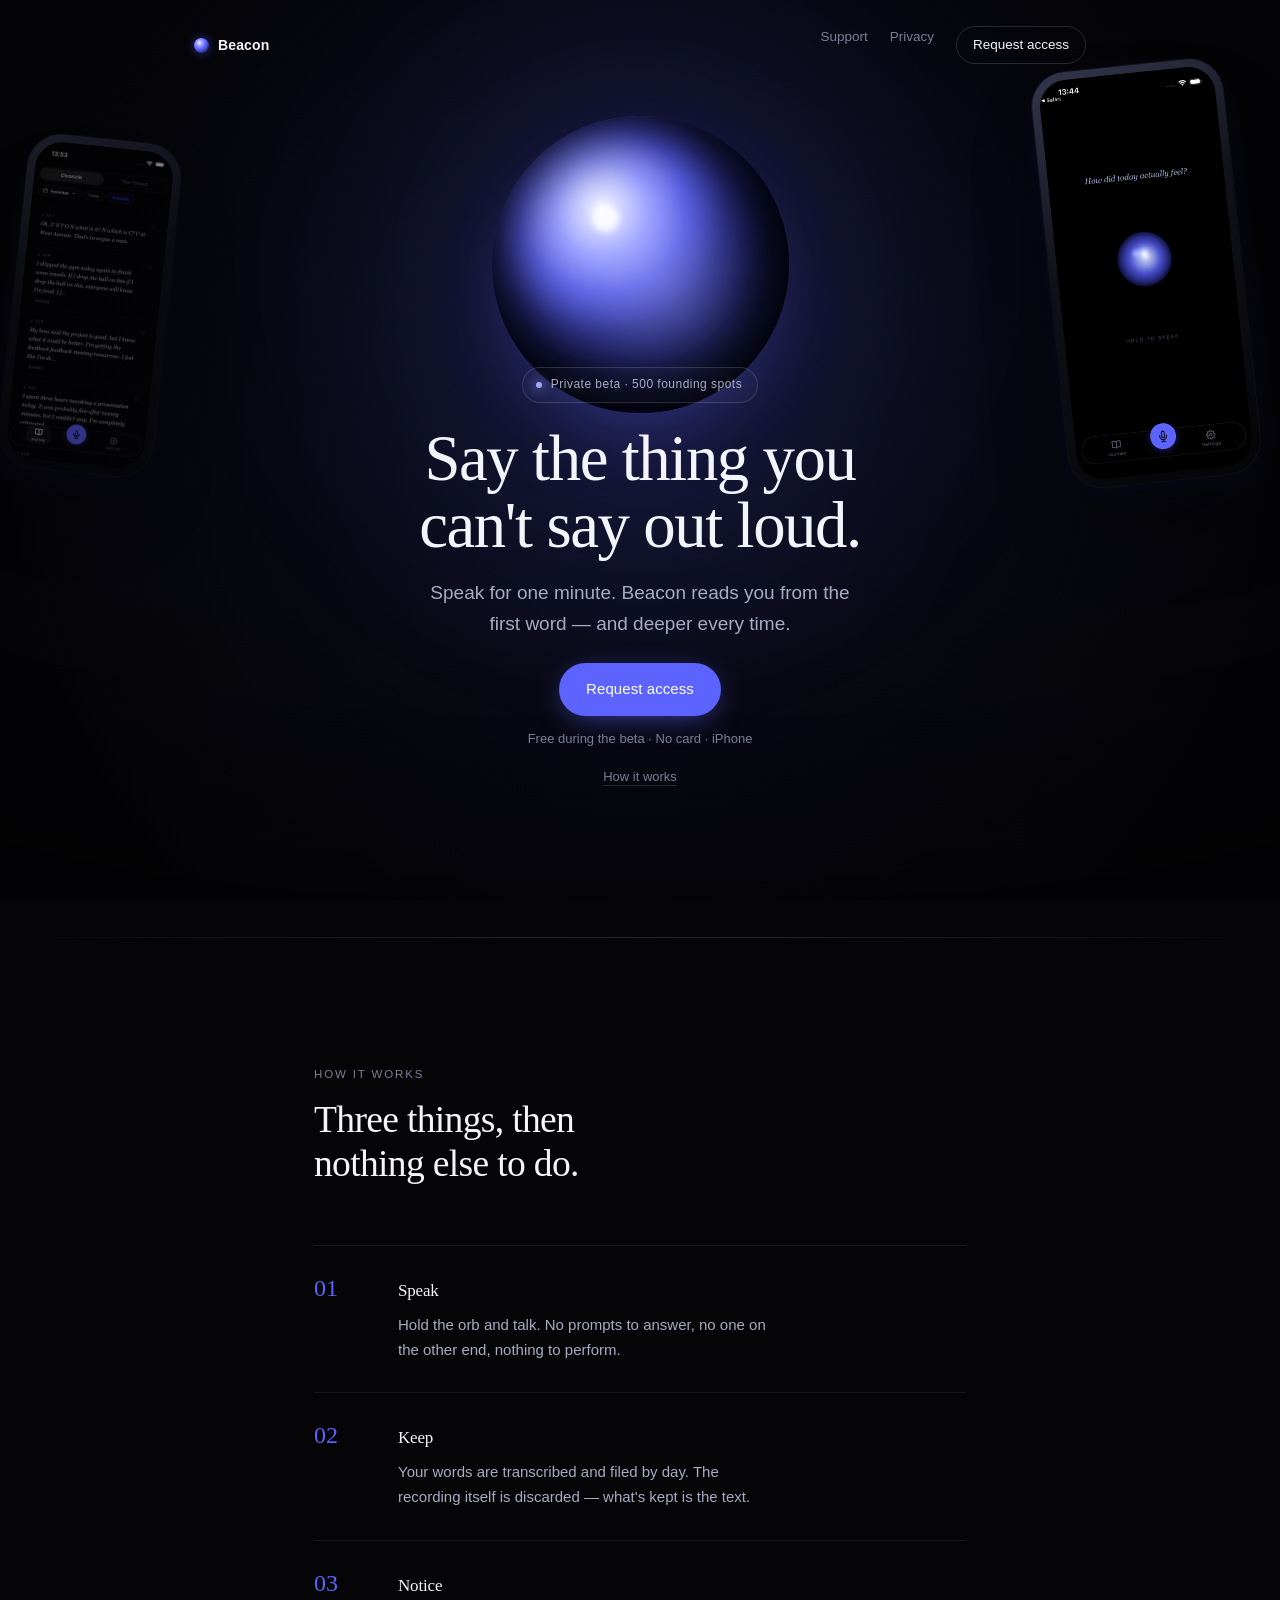
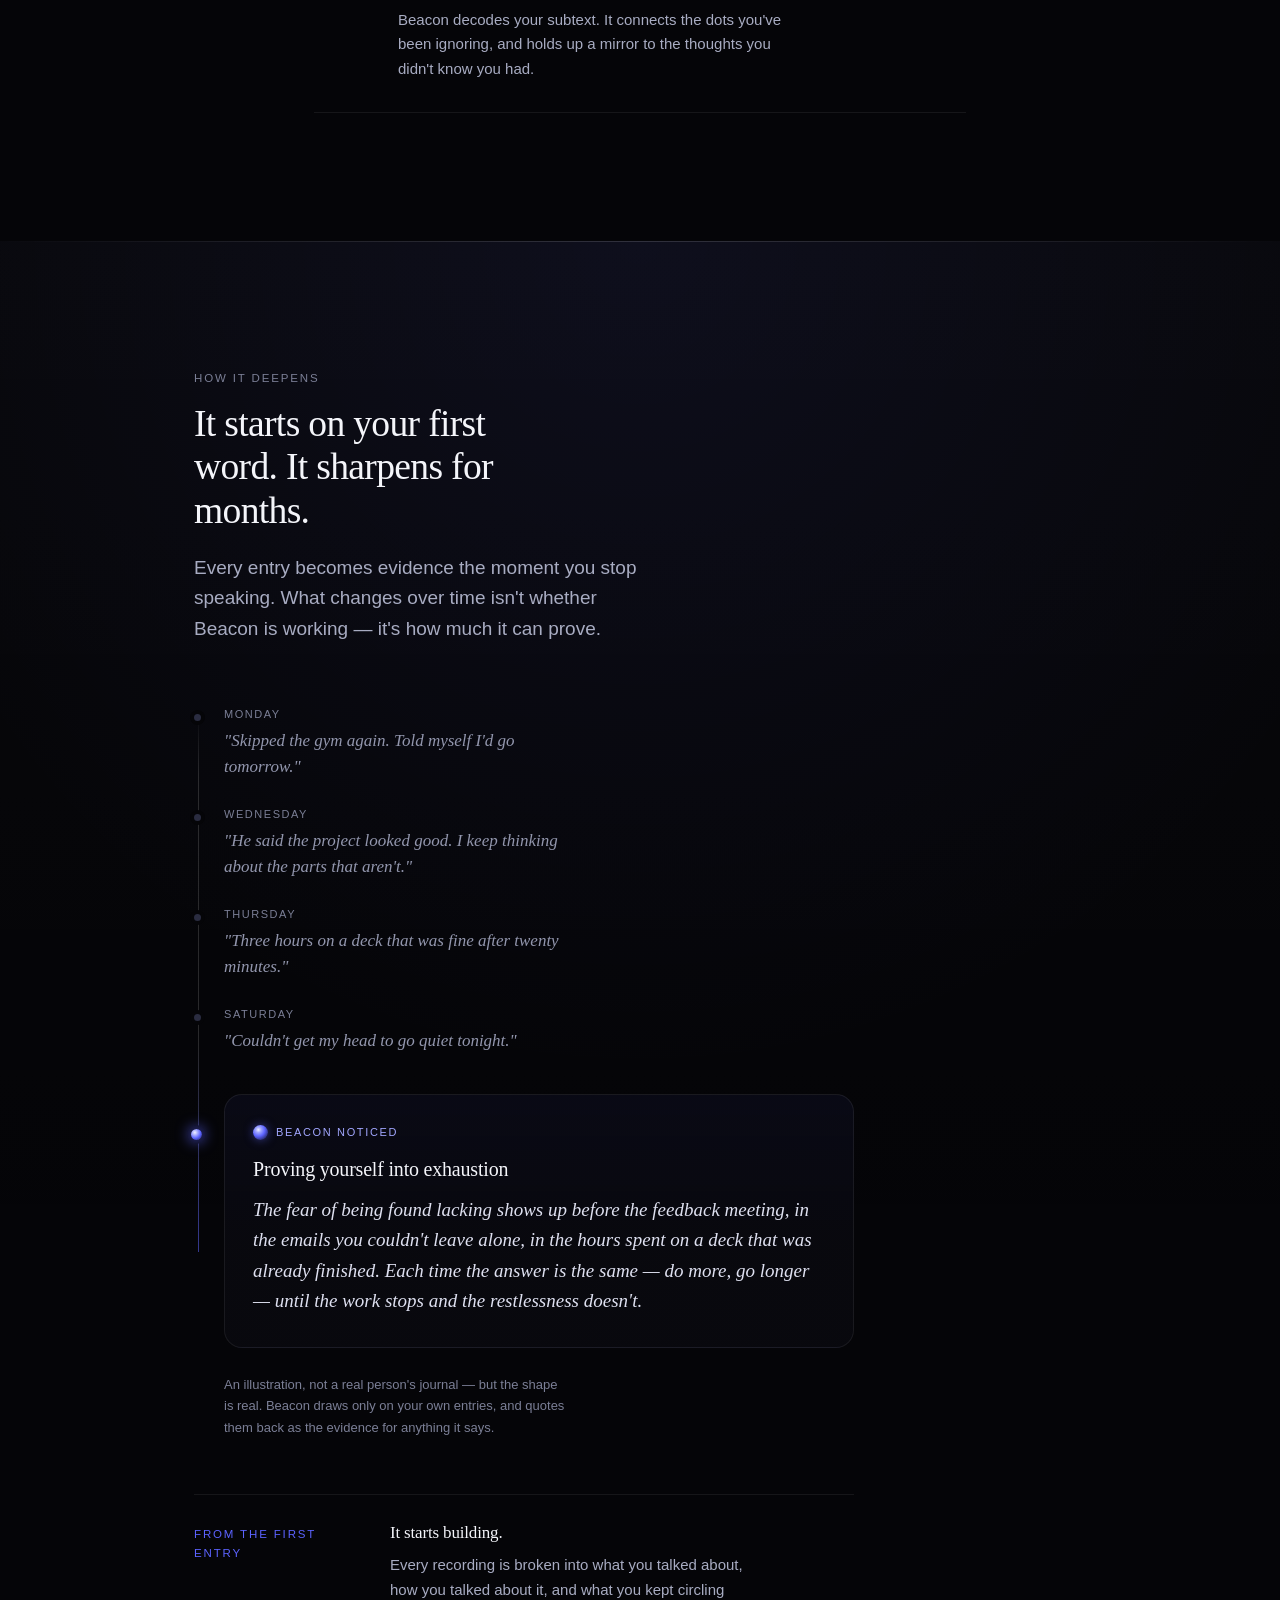
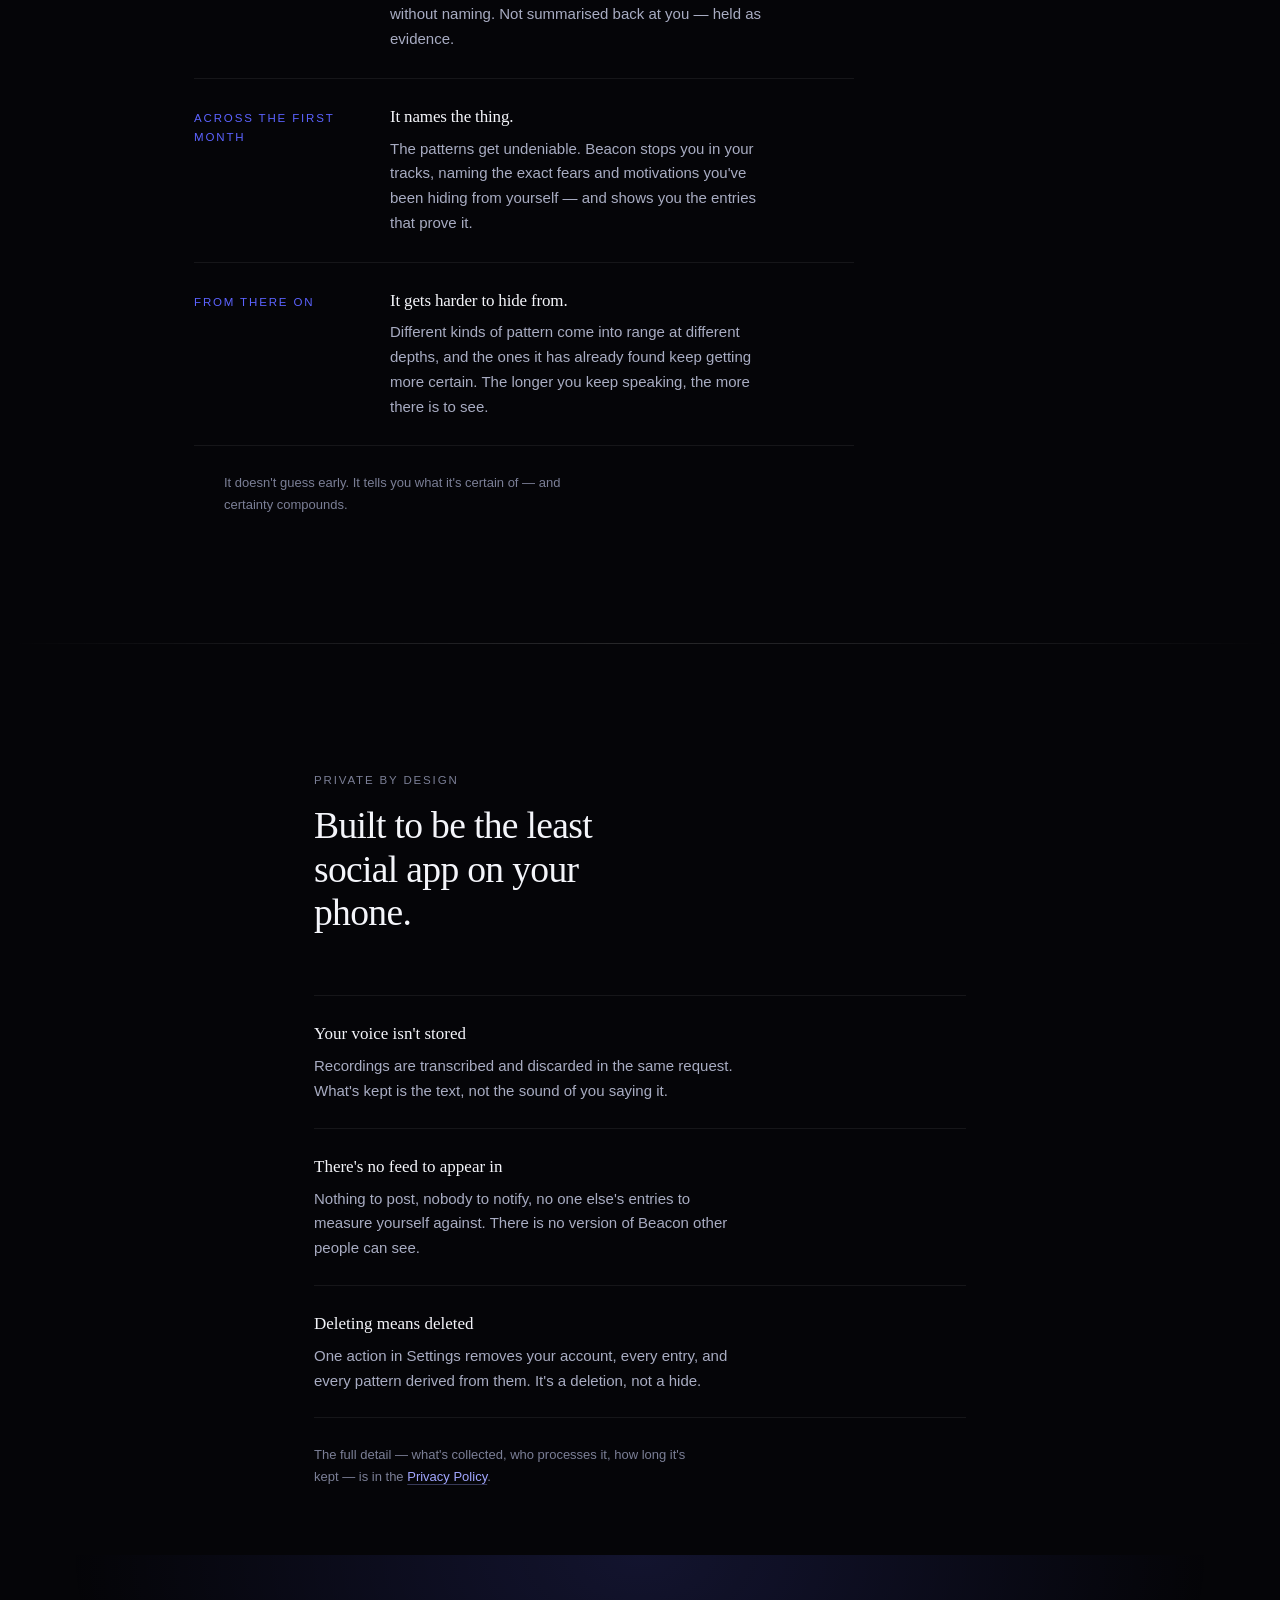
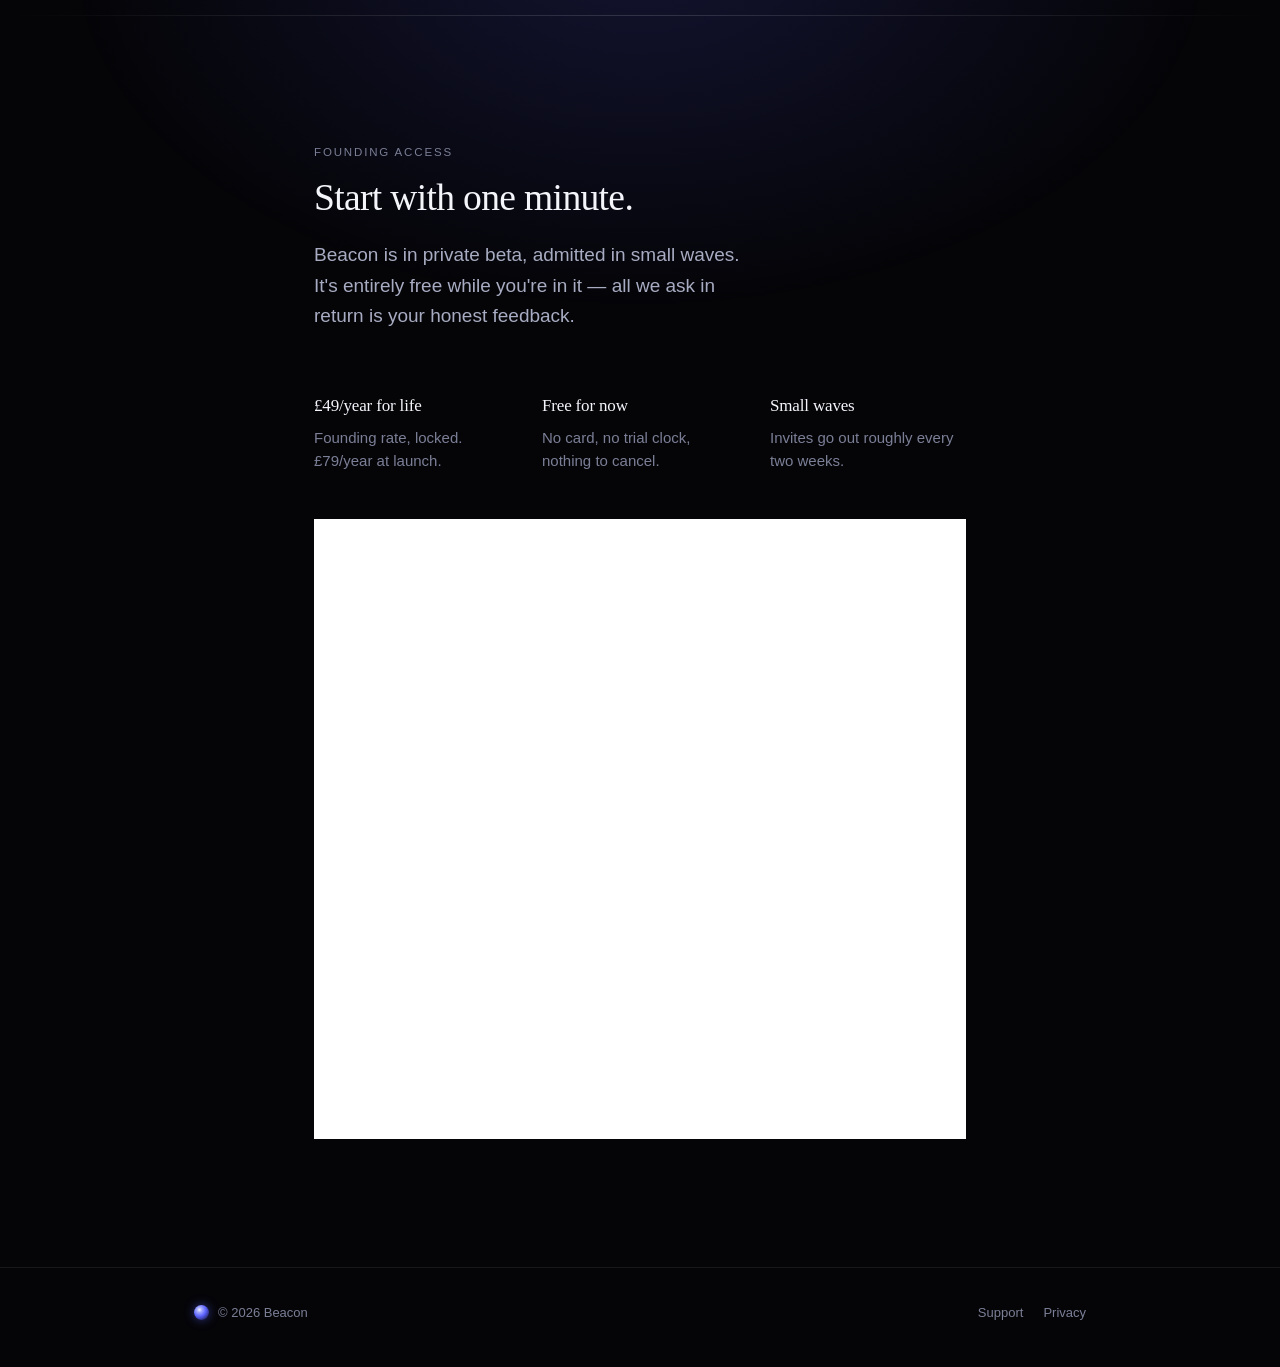
==== index.html @ 14887001 "Point canonical and share tags at the real production URL beacon-site.vercel.app belongs to an unrel" ====
<!doctype html>
<html lang="en">
<head>
<meta charset="utf-8" />
<meta name="viewport" content="width=device-width, initial-scale=1" />
<title>Beacon — A private voice journal</title>
<meta name="description" content="Beacon is a private voice journal. Speak for a minute a day; over weeks it notices the patterns running underneath what you said." />
<meta name="theme-color" content="#050508" />
<link rel="canonical" href="https://beacon-site-pi.vercel.app/" />

<meta property="og:type" content="website" />
<meta property="og:site_name" content="Beacon" />
<meta property="og:url" content="https://beacon-site-pi.vercel.app/" />
<meta property="og:title" content="Beacon — A private voice journal" />
<meta property="og:description" content="A private voice journal. Speak freely; notice what repeats. Private beta — 500 founding members." />
<meta property="og:image" content="https://beacon-site-pi.vercel.app/assets/og.png" />
<meta property="og:image:width" content="1200" />
<meta property="og:image:height" content="630" />
<meta property="og:image:alt" content="Beacon — Speak freely. Notice what repeats." />
<meta name="twitter:card" content="summary_large_image" />
<meta name="twitter:title" content="Beacon — A private voice journal" />
<meta name="twitter:description" content="Speak freely; notice what repeats. Private beta — 500 founding members." />
<meta name="twitter:image" content="https://beacon-site-pi.vercel.app/assets/og.png" />

<link rel="icon" href="/favicon.svg" type="image/svg+xml" />
<link rel="icon" href="/assets/icon-32.png" sizes="32x32" type="image/png" />
<link rel="apple-touch-icon" href="/assets/apple-touch-icon.png" />
<link rel="manifest" href="/site.webmanifest" />

<link rel="preconnect" href="https://tally.so" crossorigin />
<link rel="stylesheet" href="styles.css" />
<script>document.documentElement.className += " js";</script>
</head>
<body>
<a class="skip-link" href="#main">Skip to content</a>
<div class="bg" aria-hidden="true"></div>

<header class="site-header">
  <div class="wrap">
    <a class="brand" href="index.html">
      <span class="mark" aria-hidden="true"></span>
      Beacon
    </a>
    <nav class="site-nav" aria-label="Primary">
      <a href="support.html">Support</a>
      <a href="privacy.html">Privacy</a>
      <a class="nav-cta" href="#access">Request access</a>
    </nav>
  </div>
</header>

<main id="main">

  <!-- ============================ Hero ============================ -->
  <section class="hero">
    <div class="hero-stage" aria-hidden="true">
      <div class="hero-phone hero-phone-secondary">
        <div class="phone">
          <span class="phone-island"></span>
          <div class="phone-screen"><img src="assets/screen-journey.png" alt="" /></div>
        </div>
      </div>
      <div class="orb">
        <div class="orb-body">
          <span class="orb-drift-a"></span>
          <span class="orb-drift-b"></span>
        </div>
        <span class="orb-core"></span>
        <span class="orb-rim"></span>
      </div>
      <div class="hero-phone hero-phone-primary">
        <div class="phone">
          <span class="phone-island"></span>
          <div class="phone-screen"><img src="assets/screen-orb.png" alt="" /></div>
        </div>
      </div>
    </div>

    <div class="wrap hero-copy">
      <p class="badge"><span class="badge-dot" aria-hidden="true"></span>Private beta · 500 founding spots</p>
      <h1>Say the thing you can't say out loud.</h1>
      <p class="lede">
        Speak for one minute. Beacon reads you from
        the first word — and deeper every time.
      </p>
      <div class="hero-actions">
        <a class="btn btn-primary" href="#access">Request access</a>
      </div>
      <p class="hero-note">Free during the beta · No card · iPhone</p>
      <p class="hero-secondary"><a href="#how">How it works</a></p>
    </div>
  </section>

  <!-- ========================= How it works ======================= -->
  <section class="section section-rule" id="how" aria-labelledby="how-title">
    <div class="wrap">
      <div class="section-head" data-reveal>
        <p class="label">How it works</p>
        <h2 id="how-title">Three things, then nothing else to do.</h2>
      </div>

      <div class="steps" data-reveal>
        <div class="step">
          <span class="step-n" aria-hidden="true">01</span>
          <h3>Speak</h3>
          <p>Hold the orb and talk. No prompts to answer, no one on the other end, nothing to perform.</p>
        </div>
        <div class="step">
          <span class="step-n" aria-hidden="true">02</span>
          <h3>Keep</h3>
          <p>Your words are transcribed and filed by day. The recording itself is discarded — what's kept is the text.</p>
        </div>
        <div class="step">
          <span class="step-n" aria-hidden="true">03</span>
          <h3>Notice</h3>
          <p>Beacon decodes your subtext. It connects the dots you've been ignoring, and holds up a mirror to the thoughts you didn't know you had.</p>
        </div>
      </div>
    </div>
  </section>

  <!-- ===================== The accumulation ======================= -->
  <section class="section section-rule band" aria-labelledby="thread-title">
    <div class="edge-phone thread-phone" aria-hidden="true">
      <div class="phone">
        <span class="phone-island"></span>
        <div class="phone-screen"><img src="assets/screen-thread.png" alt="" loading="lazy" /></div>
      </div>
    </div>
    <div class="wrap wrap-wide">
      <div class="section-head" data-reveal>
        <p class="label">How it deepens</p>
        <h2 id="thread-title">It starts on your first word. It sharpens for months.</h2>
        <p class="lede">
          Every entry becomes evidence the moment you stop speaking. What changes over
          time isn't whether Beacon is working — it's how much it can prove.
        </p>
      </div>

      <div class="thread" data-reveal>
        <article class="fragment">
          <time datetime="2026-03-02">Monday</time>
          <p>"Skipped the gym again. Told myself I'd go tomorrow."</p>
        </article>
        <article class="fragment">
          <time datetime="2026-03-04">Wednesday</time>
          <p>"He said the project looked good. I keep thinking about the parts that aren't."</p>
        </article>
        <article class="fragment">
          <time datetime="2026-03-05">Thursday</time>
          <p>"Three hours on a deck that was fine after twenty minutes."</p>
        </article>
        <article class="fragment">
          <time datetime="2026-03-07">Saturday</time>
          <p>"Couldn't get my head to go quiet tonight."</p>
        </article>

        <div class="noticing">
          <p class="noticing-label">
            <span class="mark" aria-hidden="true"></span>
            Beacon noticed
          </p>
          <h3>Proving yourself into exhaustion</h3>
          <p class="noticing-text">
            The fear of being found lacking shows up before the feedback meeting, in the
            emails you couldn't leave alone, in the hours spent on a deck that was already
            finished. Each time the answer is the same — do more, go longer — until the
            work stops and the restlessness doesn't.
          </p>
        </div>
      </div>

      <p class="thread-caption">
        An illustration, not a real person's journal — but the shape is real.
        Beacon draws only on your own entries, and quotes them back as the
        evidence for anything it says.
      </p>

      <ol class="ladder" data-reveal>
        <li>
          <p class="ladder-when">From the first entry</p>
          <div>
            <h3>It starts building.</h3>
            <p>
              Every recording is broken into what you talked about, how you talked about
              it, and what you kept circling without naming. Not summarised back at you —
              held as evidence.
            </p>
          </div>
        </li>
        <li>
          <p class="ladder-when">Across the first month</p>
          <div>
            <h3>It names the thing.</h3>
            <p>
              The patterns get undeniable. Beacon stops you in your tracks, naming the
              exact fears and motivations you've been hiding from yourself — and shows
              you the entries that prove it.
            </p>
          </div>
        </li>
        <li>
          <p class="ladder-when">From there on</p>
          <div>
            <h3>It gets harder to hide from.</h3>
            <p>
              Different kinds of pattern come into range at different depths, and the ones
              it has already found keep getting more certain. The longer you keep speaking,
              the more there is to see.
            </p>
          </div>
        </li>
      </ol>
      <p class="thread-caption">
        It doesn't guess early. It tells you what it's certain of — and certainty
        compounds.
      </p>
    </div>
  </section>

  <!-- ========================== Privacy =========================== -->
  <section class="section section-rule" aria-labelledby="privacy-title">
    <div class="edge-phone settings-phone" aria-hidden="true">
      <div class="phone">
        <span class="phone-island"></span>
        <div class="phone-screen"><img src="assets/screen-settings.png" alt="" loading="lazy" /></div>
      </div>
    </div>
    <div class="wrap">
      <div class="section-head" data-reveal>
        <p class="label">Private by design</p>
        <h2 id="privacy-title">Built to be the least social app on your phone.</h2>
      </div>

      <ul class="facts" data-reveal>
        <li>
          <strong>Your voice isn't stored</strong>
          <p>Recordings are transcribed and discarded in the same request. What's kept is the text, not the sound of you saying it.</p>
        </li>
        <li>
          <strong>There's no feed to appear in</strong>
          <p>Nothing to post, nobody to notify, no one else's entries to measure yourself against. There is no version of Beacon other people can see.</p>
        </li>
        <li>
          <strong>Deleting means deleted</strong>
          <p>One action in Settings removes your account, every entry, and every pattern derived from them. It's a deletion, not a hide.</p>
        </li>
      </ul>

      <p class="thread-caption" style="padding-left:0">
        The full detail — what's collected, who processes it, how long it's kept — is in
        the <a class="link" href="privacy.html">Privacy Policy</a>.
      </p>
    </div>
  </section>

  <!-- ====================== Access / waitlist ===================== -->
  <section class="section section-rule access" id="access" aria-labelledby="access-title">
    <div class="wrap">
      <div class="section-head" data-reveal>
        <p class="label">Founding access</p>
        <h2 id="access-title">Start with one minute.</h2>
        <p class="lede">
          Beacon is in private beta, admitted in small waves. It's entirely free while
          you're in it — all we ask in return is your honest feedback.
        </p>
      </div>

      <ul class="terms" data-reveal>
        <li><strong>£49/year for life</strong><span>Founding rate, locked. £79/year at launch.</span></li>
        <li><strong>Free for now</strong><span>No card, no trial clock, nothing to cancel.</span></li>
        <li><strong>Small waves</strong><span>Invites go out roughly every two weeks.</span></li>
      </ul>

      <div class="form-frame" data-reveal>
        <!-- `src` is set here, not left to embed.js to swap in from a
             data- attribute. The embed script is loaded `async`, so it
             routinely arrives after its own DOMContentLoaded hook has
             fired and never initialises the frame — which left this,
             the only place on the site that asks for anything, as a
             620px blank rectangle. The script is still loaded below,
             but now it only *upgrades* a form that already works: it
             adds dynamic height so the frame tracks the form's real
             size instead of holding a fixed 620px. -->
        <iframe
          id="tally-embed"
          src="https://tally.so/embed/68ljVB?alignLeft=1&amp;hideTitle=1&amp;dynamicHeight=1"
          data-tally-src="https://tally.so/embed/68ljVB?alignLeft=1&amp;hideTitle=1&amp;dynamicHeight=1"
          width="100%"
          height="620"
          frameborder="0"
          marginheight="0"
          marginwidth="0"
          title="Request founding access to Beacon"></iframe>

        <!-- Shown only if the embed genuinely fails to arrive: a content
             blocker, a locked-down network, an outage at Tally. Beacon's
             audience is disproportionately the sort of person who runs a
             blocker, so this path is not an edge case for this site. -->
        <p class="form-fallback" id="form-fallback" hidden>
          The form didn’t load — a content blocker or network may be in the way.
          <a class="link" href="https://tally.so/r/68ljVB?utm_source=site&amp;utm_medium=fallback" target="_blank" rel="noopener">Open it in a new tab instead.</a>
        </p>

        <noscript>
          <p class="form-fallback">
            <a class="btn btn-primary" href="https://tally.so/r/68ljVB?utm_source=site&amp;utm_medium=noscript">Request access</a>
          </p>
        </noscript>
      </div>

      <script>
        // Carry campaign attribution into the form.
        //
        // The form declares utm_source / utm_medium / utm_campaign as
        // hidden fields, but Tally populates those from the *iframe's*
        // query string, not the parent page's -- so a visitor arriving
        // on /?utm_source=tiktok was submitting three empty fields and
        // every signup looked like direct traffic.
        //
        // Runs here, immediately after the frame is parsed, so the src is
        // rewritten while its first request is typically still in flight.
        // The markup keeps a working src of its own, so attribution is an
        // enhancement and never a prerequisite for the form loading.
        (function () {
          // Allowlisted: query strings are attacker-supplied, and only
          // these three correspond to fields the form actually declares.
          var FIELDS = ['utm_source', 'utm_medium', 'utm_campaign'];
          var KEY = 'beacon_attr';
          var attr = {};

          try {
            var params = new URLSearchParams(window.location.search);
            FIELDS.forEach(function (k) {
              var v = params.get(k);
              if (v) { attr[k] = v.slice(0, 120); }
            });

            // Someone who detours to Privacy and comes back via the nav
            // CTA returns without the query string. Remember it for the
            // session so that visit is still attributed to the campaign.
            if (Object.keys(attr).length) {
              sessionStorage.setItem(KEY, JSON.stringify(attr));
            } else {
              attr = JSON.parse(sessionStorage.getItem(KEY) || '{}');
            }
          } catch (e) {
            // Private mode, blocked storage, an exotic URL -- attribution
            // is never worth breaking the form over.
          }

          var keys = Object.keys(attr).filter(function (k) {
            return FIELDS.indexOf(k) !== -1 && typeof attr[k] === 'string';
          });
          if (!keys.length) return;

          var apply = function (el, prop) {
            if (!el) return;
            try {
              var u = new URL(el[prop], window.location.href);
              keys.forEach(function (k) { u.searchParams.set(k, attr[k]); });
              el[prop] = u.toString();
            } catch (e) {}
          };

          var frame = document.getElementById('tally-embed');
          if (frame) {
            apply(frame, 'src');
            // Kept in step so Tally's own initialiser, if it ever runs,
            // does not reinstate an unattributed URL.
            frame.setAttribute('data-tally-src', frame.src);
          }

          // The escape hatches should carry the campaign too.
          document.querySelectorAll('.form-fallback a[href*="tally.so"]')
            .forEach(function (a) { apply(a, 'href'); });
        })();
      </script>
    </div>
  </section>

</main>

<footer class="site-footer">
  <div class="wrap">
    <span class="footer-brand">
      <span class="mark" aria-hidden="true"></span>
      © 2026 Beacon
    </span>
    <nav aria-label="Footer">
      <a href="support.html">Support</a>
      <a href="privacy.html">Privacy</a>
    </nav>
  </div>
</footer>

<script>
  // Scroll reveal. Enhancement only — without JS the `js` class is
  // never set and everything renders visible by default.
  (function () {
    var items = document.querySelectorAll('[data-reveal]');
    if (!('IntersectionObserver' in window) || !items.length) return;
    var io = new IntersectionObserver(function (entries) {
      entries.forEach(function (e) {
        // `top < 0` catches anything scrolled clean past without ever
        // intersecting — an anchor jump or a fast flick would otherwise
        // leave that section stuck at opacity 0 for good.
        if (!e.isIntersecting && e.boundingClientRect.top >= 0) return;
        e.target.classList.add('is-visible');
        io.unobserve(e.target);
      });
    }, { rootMargin: '0px 0px -12% 0px', threshold: 0.05 });
    items.forEach(function (el) { io.observe(el); });
  })();
</script>
<script>
  // Two jobs, both about the frame above being the only thing on the
  // site that asks for anything.
  //
  //  1. Recovery. The `src` is set in the markup, so the form loads on
  //     its own. Only if that has *not* happened by window load is
  //     Tally's own initialiser called as a second attempt -- guarded,
  //     because calling it re-assigns `src` and would otherwise reload
  //     a form that was already sitting there working.
  //  2. Honesty. If nothing has rendered after a few seconds, offer a
  //     way through instead of leaving the reader looking at a blank
  //     space. If the embed then turns up late, the notice withdraws.
  (function () {
    var frame = document.getElementById('tally-embed');
    var fallback = document.getElementById('form-fallback');
    if (!frame) return;

    var loaded = false;
    frame.addEventListener('load', function () {
      loaded = true;
      frame.hidden = false;
      if (fallback) fallback.hidden = true;
    });

    window.addEventListener('load', function () {
      if (loaded) return;
      if (window.Tally && typeof window.Tally.loadEmbeds === 'function') {
        window.Tally.loadEmbeds();
      }
    });

    setTimeout(function () {
      if (loaded || !fallback) return;
      frame.hidden = true;
      fallback.hidden = false;
    }, 6000);
  })();
</script>
<script async src="https://tally.so/widgets/embed.js"></script>
</body>
</html>
---- styles.css ----
/* ==================================================================
   Beacon — marketing site
   ------------------------------------------------------------------
   Design language is inherited directly from the app's "Obsidian
   Sanctuary" theme, not reinvented: true near-black ground, a single
   indigo/blue-violet accent, refined serif for anything a person is
   meant to *feel*, plain sans for structure and UI. One theme only —
   the app has no light mode, so neither does this.

   Type stack note: the display serif prefers Iowan Old Style and
   Hoefler Text, which ship on Apple platforms — i.e. on the exact
   devices someone researching an iOS app is most likely holding. That
   buys a genuinely editorial serif for zero network requests, which
   matters more than usual on a site whose entire pitch is privacy.
   ================================================================== */

:root {
  --void: #050508;
  --raise: #0b0b12;
  --hairline: rgba(255, 255, 255, 0.07);
  --hairline-strong: rgba(255, 255, 255, 0.14);

  --bone: #f4f5fa;
  --mist: #a8acc2;
  --quiet: #7b7f96;

  --ember: #5c63ff;
  --glow: #a2a7ff;
  --core: #eef0ff;

  --display: "Iowan Old Style", "Hoefler Text", "Palatino Linotype", Palatino, Georgia, serif;
  --sans: -apple-system, BlinkMacSystemFont, "SF Pro Text", "Segoe UI", Inter, Roboto, Helvetica, Arial, sans-serif;
  --mono: ui-monospace, SFMono-Regular, "SF Mono", Menlo, monospace;

  /* Text stays on a tight measure no matter how wide the viewport gets —
     the page grows around the words, the words don't stretch. */
  --measure: 660px;
  --measure-wide: 940px;
  --gutter: 24px;
}

*,
*::before,
*::after {
  box-sizing: border-box;
}

html {
  color-scheme: dark;
  -webkit-text-size-adjust: 100%;
  /* Both CTAs are in-page anchors. Travelling to the form, rather than
     cutting to it, is what keeps a jump from feeling like a new page. */
  scroll-behavior: smooth;
}

@media (prefers-reduced-motion: reduce) {
  html { scroll-behavior: auto; }
}

body {
  margin: 0;
  background: var(--void);
  color: var(--bone);
  font-family: var(--sans);
  font-size: 16px;
  line-height: 1.65;
  -webkit-font-smoothing: antialiased;
  text-rendering: optimizeLegibility;
  overflow-x: hidden;
}

a {
  color: inherit;
}

:focus-visible {
  outline: 2px solid var(--glow);
  outline-offset: 3px;
  border-radius: 4px;
}

.skip-link {
  position: absolute;
  left: -9999px;
  top: 0;
  background: var(--raise);
  color: var(--bone);
  padding: 12px 18px;
  border-radius: 0 0 10px 0;
  z-index: 100;
}

.skip-link:focus {
  left: 0;
}

/* ------------------------------------------------------------------
   Scroll reveal — progressive enhancement only. The `js` class is set
   by an inline script before paint, so with JS disabled or broken the
   content is simply visible rather than permanently hidden.
   ------------------------------------------------------------------ */

.js [data-reveal] {
  opacity: 0;
  transform: translateY(16px);
  transition: opacity 900ms cubic-bezier(0.22, 1, 0.36, 1),
    transform 900ms cubic-bezier(0.22, 1, 0.36, 1);
}

.js [data-reveal].is-visible {
  opacity: 1;
  transform: none;
}

@media (prefers-reduced-motion: reduce) {
  .js [data-reveal] {
    opacity: 1;
    transform: none;
    transition: none;
  }
  *,
  *::before,
  *::after {
    animation-duration: 0.001ms !important;
    animation-iteration-count: 1 !important;
    transition-duration: 0.001ms !important;
  }
}

/* ------------------------------------------------------------------
   Shell
   ------------------------------------------------------------------ */

.wrap {
  width: 100%;
  max-width: var(--measure);
  margin: 0 auto;
  padding: 0 var(--gutter);
}

/* For composition-led blocks (the timeline) that should breathe wider
   than body copy. The text inside still carries its own max-width, so
   line length never follows the container. */
.wrap-wide {
  max-width: var(--measure-wide);
}

/* ------------------------------------------------------------------
   Page atmosphere — fixed, full-viewport, sits behind everything. This
   is what stops a narrow text column from reading as a card floating
   on a black page: the light belongs to the whole window, and the
   column is simply where the words happen to sit inside it.
   ------------------------------------------------------------------ */

.bg {
  position: fixed;
  inset: 0;
  z-index: 0;
  pointer-events: none;
  overflow: hidden;
}

.bg::before {
  /* the wash the hero orb throws across the entire top of the window */
  content: "";
  position: absolute;
  top: -34vh;
  left: 50%;
  width: min(1500px, 145vw);
  aspect-ratio: 1;
  transform: translateX(-50%);
  background: radial-gradient(
    circle,
    rgba(92, 99, 255, 0.12) 0%,
    rgba(70, 76, 200, 0.05) 34%,
    transparent 62%
  );
}

.bg::after {
  /* edge vignette — pulls the corners down so the composition reads as
     a lit space rather than a flat black rectangle */
  content: "";
  position: absolute;
  inset: 0;
  background: radial-gradient(ellipse 120% 80% at 50% 35%, transparent 40%, rgba(0, 0, 0, 0.55) 100%);
}

.site-header {
  position: relative;
  z-index: 3;
  padding: 26px 0;
}

/* Header and footer run wider than the text measure. Chrome pinned to
   the outer edges is a large part of what makes a page feel like a
   window rather than a document. */
.site-header .wrap,
.site-footer .wrap {
  max-width: var(--measure-wide);
}

.site-header .wrap {
  display: flex;
  align-items: center;
  justify-content: space-between;
  gap: 16px;
}

.brand {
  display: inline-flex;
  align-items: center;
  gap: 9px;
  text-decoration: none;
  font-size: 14px;
  font-weight: 590;
  letter-spacing: 0.01em;
  color: var(--bone);
}

/* The small mark repeats the big orb's logic in miniature: light
   concentrated off-centre, dark at the rim. Never a flat dot. */
.mark {
  width: 15px;
  height: 15px;
  border-radius: 50%;
  flex: none;
  background: radial-gradient(circle at 36% 32%, var(--core) 0%, #9ea4ff 20%, var(--ember) 46%, #16173f 88%);
  box-shadow: 0 0 10px rgba(92, 99, 255, 0.5);
}

.site-nav {
  display: flex;
  gap: 22px;
  font-size: 13.5px;
}

.site-nav a {
  color: var(--quiet);
  text-decoration: none;
  transition: color 160ms ease;
}

.site-nav a:hover,
.site-nav a:focus-visible {
  color: var(--bone);
}

main {
  position: relative;
  z-index: 1;
}

/* ------------------------------------------------------------------
   Typography
   ------------------------------------------------------------------ */

h1,
h2,
h3 {
  font-family: var(--display);
  font-weight: 400;
  color: var(--bone);
  margin: 0;
}

h1 {
  font-size: clamp(2.6rem, 7.2vw, 4.15rem);
  line-height: 1.04;
  letter-spacing: -0.022em;
}

h2 {
  font-size: clamp(1.75rem, 4.4vw, 2.35rem);
  line-height: 1.16;
  letter-spacing: -0.018em;
}

h3 {
  font-size: 1.0625rem;
  line-height: 1.4;
  letter-spacing: -0.01em;
}

p {
  margin: 0;
  color: var(--mist);
}

.label {
  font-family: var(--sans);
  font-size: 0.72rem;
  font-weight: 500;
  text-transform: uppercase;
  letter-spacing: 0.16em;
  color: var(--quiet);
  margin: 0;
}

.lede {
  font-size: clamp(1.0625rem, 2.4vw, 1.1875rem);
  line-height: 1.62;
  color: var(--mist);
  max-width: 43ch;
}

/* ------------------------------------------------------------------
   Hero — one composition, not a stack. The orb is the first thing that
   happens on the page; the headline sits inside the light it throws.
   ------------------------------------------------------------------ */

.hero {
  position: relative;
  padding: clamp(20px, 4vw, 48px) 0 clamp(88px, 13vw, 150px);
  text-align: center;
  isolation: isolate;
}

/* Full-bleed by design: the stage is never constrained by the text
   measure, so the orb and the light it throws run to the edges of the
   window instead of stopping at a column boundary. */
.hero-stage {
  position: relative;
  width: 100%;
  display: flex;
  justify-content: center;
  margin-bottom: clamp(-46px, -5vw, -24px);
}

/* The orb ---------------------------------------------------------- */

.orb {
  position: relative;
  width: clamp(240px, 34vw, 440px);
  aspect-ratio: 1;
  animation: orb-drift 19s ease-in-out infinite;
}

/* Ambient bloom the sphere casts into the page. Dim and wide on
   purpose — a halo ring would read as a button, this reads as light
   leaving glass. */
.orb::after {
  content: "";
  position: absolute;
  /* Wide enough to run past the window edges on phones and to fill the
     upper third of a desktop composition — the glow is scenery, not a
     halo pinned to the sphere. */
  inset: -110%;
  border-radius: 50%;
  background: radial-gradient(
    circle,
    rgba(92, 99, 255, 0.26) 0%,
    rgba(82, 88, 230, 0.12) 26%,
    rgba(64, 70, 195, 0.05) 44%,
    transparent 66%
  );
  filter: blur(40px);
  z-index: -1;
  animation: orb-bloom 13s ease-in-out infinite;
}

/* Sphere body: light concentrated off-centre, falling to near-black at
   the rim — the same conical-gradient logic the app's Skia orb uses.
   `overflow: hidden` is what keeps the internal drift layers *inside*
   the glass, exactly like the app clipping its blooms to the sphere. */
.orb-body {
  position: absolute;
  inset: 0;
  border-radius: 50%;
  overflow: hidden;
  background: radial-gradient(
    circle at 37% 31%,
    var(--core) 0%,
    #c3c7ff 6%,
    #7d84ff 17%,
    #4950e0 30%,
    #2a2d80 45%,
    #171a4d 60%,
    #0c0e28 76%,
    #06070f 92%
  );
  box-shadow:
    inset 0 0 50px 14px rgba(3, 3, 10, 0.8),
    inset -18px -22px 70px 10px rgba(2, 2, 8, 0.85),
    0 30px 80px -34px rgba(92, 99, 255, 0.45);
  animation: orb-breathe 11s ease-in-out infinite;
}

/* Two internal light masses drifting at incommensurate speeds. Because
   the periods don't divide evenly the combined motion never visibly
   repeats — the same reason the app sums sine waves at odd frequencies
   instead of looping an animation. This is the "cut-through", kept
   entirely within the glass. */
.orb-drift-a,
.orb-drift-b {
  position: absolute;
  border-radius: 50%;
  filter: blur(22px);
  mix-blend-mode: screen;
  pointer-events: none;
}

.orb-drift-a {
  inset: 6% 12% 22% 4%;
  background: radial-gradient(circle at 40% 40%, rgba(190, 196, 255, 0.55) 0%, rgba(92, 99, 255, 0.16) 46%, transparent 70%);
  animation: drift-a 17s ease-in-out infinite;
}

.orb-drift-b {
  inset: 26% 6% 6% 20%;
  background: radial-gradient(circle at 55% 50%, rgba(120, 128, 255, 0.4) 0%, rgba(60, 66, 190, 0.12) 50%, transparent 72%);
  animation: drift-b 23s ease-in-out infinite;
}

/* A hard, tiny filament at the light source. Real light has a source;
   without this the sphere reads as fog. */
.orb-core {
  position: absolute;
  top: 30%;
  left: 34%;
  width: 9%;
  aspect-ratio: 1;
  border-radius: 50%;
  background: #fff;
  filter: blur(3px);
  opacity: 0.85;
  animation: orb-breathe 11s ease-in-out infinite;
}

/* Glass rim — a barely-there highlight along the top edge that sells
   "sphere" rather than "circle". */
.orb-rim {
  position: absolute;
  inset: 0;
  border-radius: 50%;
  background: linear-gradient(160deg, rgba(255, 255, 255, 0.16) 0%, transparent 34%);
  mask: radial-gradient(circle, transparent 0%, transparent 88%, #000 89%);
  -webkit-mask: radial-gradient(circle, transparent 0%, transparent 88%, #000 89%);
}

@keyframes orb-breathe {
  0%, 100% { transform: scale(1); }
  50%      { transform: scale(1.028); }
}

@keyframes orb-drift {
  0%, 100% { transform: translateY(0); }
  50%      { transform: translateY(-12px); }
}

@keyframes orb-bloom {
  0%, 100% { opacity: 0.85; transform: scale(1); }
  50%      { opacity: 1;    transform: scale(1.06); }
}

@keyframes drift-a {
  0%, 100% { transform: translate3d(0, 0, 0) scale(1); }
  33%      { transform: translate3d(9%, 7%, 0) scale(1.1); }
  66%      { transform: translate3d(-6%, 4%, 0) scale(0.95); }
}

@keyframes drift-b {
  0%, 100% { transform: translate3d(0, 0, 0) scale(1); }
  40%      { transform: translate3d(-8%, -6%, 0) scale(1.12); }
  75%      { transform: translate3d(5%, -3%, 0) scale(0.94); }
}

/* Device mockups — real product screenshots, not staged. Kept out of
   the layout at every width where they'd have to compete with the
   text column for room; they're supporting proof for a sighted reader
   on a spacious screen, never load-bearing for understanding the
   page, so hiding them below their breakpoint costs nothing. */

.phone {
  position: relative;
  width: 100%;
  aspect-ratio: 402 / 874;
  border-radius: 34px;
  padding: 8px;
  background: linear-gradient(155deg, #34364c 0%, #101018 42%, #050508 100%);
  box-shadow:
    0 50px 90px -34px rgba(0, 0, 0, 0.75),
    0 10px 40px -20px rgba(92, 99, 255, 0.25),
    0 0 0 1px rgba(255, 255, 255, 0.05);
}

.phone-screen {
  position: absolute;
  inset: 8px;
  border-radius: 27px;
  overflow: hidden;
  background: var(--void);
}

.phone-screen img {
  display: block;
  width: 100%;
  height: 100%;
  object-fit: cover;
  object-position: top center;
}

.phone-island {
  position: absolute;
  top: 8px;
  left: 50%;
  transform: translateX(-50%);
  width: 32%;
  height: 7px;
  border-radius: 999px;
  background: #000;
  z-index: 2;
}

/* Hero pair — hidden entirely below 640px so the mobile hero stays
   exactly the single-orb composition it was already tuned as; the
   second, further one only earns its keep once there's real width. */
.hero-phone {
  position: absolute;
  top: 50%;
  width: clamp(150px, 15vw, 200px);
  pointer-events: none;
  display: none;
}

.hero-phone-primary {
  right: clamp(-6px, 3vw, 54px);
  transform: translateY(-48%) rotate(-6deg);
  z-index: 2;
}

.hero-phone-secondary {
  left: clamp(-10px, 1vw, 24px);
  width: clamp(120px, 12vw, 165px);
  transform: translateY(-38%) rotate(6deg);
  z-index: 0;
  opacity: 0.5;
}

@media (min-width: 640px) {
  .hero-phone-primary {
    display: block;
  }
}

@media (min-width: 1040px) {
  .hero-phone-secondary {
    display: block;
  }
}

/* Section-edge mockups — large desktop only, anchored well outside the
   text measure so a mockup never sits under a line of copy. */
.edge-phone {
  position: absolute;
  top: 50%;
  width: clamp(140px, 10vw, 190px);
  display: none;
  pointer-events: none;
  z-index: 1;
}

.thread-phone {
  right: clamp(16px, 3vw, 64px);
  transform: translateY(-50%) rotate(4deg);
}

.settings-phone {
  left: clamp(16px, 3vw, 64px);
  transform: translateY(-50%) rotate(-4deg);
}

@media (min-width: 1440px) {
  .edge-phone {
    display: block;
  }
}

/* Hero copy -------------------------------------------------------- */

.hero-copy {
  position: relative;
  z-index: 2;
}

.hero h1 {
  margin: 0 auto;
  max-width: 17ch;
  /* No hard <br>: a manual break is only ever correct at one width, and
     this headline is read at every width there is. `balance` evens the
     lines so it never sets short-then-long, which is the rag that makes
     a display line look accidental. */
  text-wrap: balance;
}

.hero .lede {
  margin: 26px auto 0;
  text-wrap: pretty;
}

.hero-actions {
  margin-top: 38px;
  display: flex;
  gap: 12px;
  justify-content: center;
  flex-wrap: wrap;
}

.hero-note {
  margin-top: 18px;
  font-size: 0.8125rem;
  color: var(--quiet);
}

/* "How it works" was a second button sitting next to the ask, splitting
   the one decision the first screen exists to produce. Demoted to a
   quiet link: still there for the sceptical, no longer competing. */
.hero-secondary {
  margin-top: 16px;
  font-size: 0.8125rem;
}

.hero-secondary a {
  color: var(--quiet);
  text-decoration: underline;
  text-decoration-color: rgba(255, 255, 255, 0.14);
  text-underline-offset: 4px;
  transition: color 160ms ease, text-decoration-color 160ms ease;
}

.hero-secondary a:hover,
.hero-secondary a:focus-visible {
  color: var(--mist);
  text-decoration-color: var(--quiet);
}

/* ------------------------------------------------------------------
   The mobile fold — where the traffic actually lands
   ------------------------------------------------------------------
   This page is fed by a link in a TikTok bio, so the overwhelming
   majority of first views are an in-app browser on a phone: roughly
   390x660 of usable viewport once that browser's own chrome is taken
   out, and about three seconds of attention.

   Measured there before this block existed: the orb occupied 36% of
   the first screen, the headline ran to three lines, the supporting
   sentence was cut off mid-clause, and the button was 108px below the
   fold. The first screen was atmosphere with the ask underneath it.

   The desktop treatment further down is gated behind `min-width:
   640px` and never applied here, which is exactly backwards for who is
   arriving. Everything below buys vertical room back, in the order it
   is least missed: the sphere gives up diameter first (it is still the
   first thing seen, it just no longer owns a third of the screen),
   then the gaps tighten, then the headline steps down a size so it
   sets in two lines instead of three.

   `min(vw, vh)` rather than fixed sizes so a short landscape phone and
   a tall iPhone Pro Max both resolve sensibly instead of stepping at a
   breakpoint.
   ------------------------------------------------------------------ */

@media (max-width: 639px) {
  .hero {
    padding-top: clamp(8px, 2vw, 16px);
  }

  .orb {
    width: clamp(140px, min(50vw, 29vh), 260px);
  }

  .hero h1 {
    font-size: clamp(1.9rem, min(8.4vw, 5.4vh), 2.6rem);
    max-width: 18ch;
  }

  .hero .lede {
    margin-top: 14px;
    font-size: 1rem;
    max-width: 38ch;
    /* `pretty` only protects the last line; at this measure the sentence
       was leaving "for months." alone on a line of its own. */
    text-wrap: balance;
  }

  .badge {
    margin-bottom: 14px;
    font-size: 0.7rem;
    padding: 6px 13px 6px 11px;
  }

  .hero-stage {
    margin-bottom: -8px;
  }

  .hero-actions {
    margin-top: 22px;
  }

  /* Comfortably past the 44px touch minimum, and wide enough to be an
     obvious target for a thumb rather than a tidy desktop pill. */
  .hero-actions .btn-primary {
    padding: 15px 34px;
    font-size: 1rem;
  }

  .hero-note {
    margin-top: 14px;
  }

  .hero-secondary {
    margin-top: 12px;
  }
}

/* ------------------------------------------------------------------
   Short viewports — the fold
   ------------------------------------------------------------------
   The hero was composed on a tall screen, where it has room to be
   generous. On a 1440x900 laptop -- the single most common viewport
   arriving from a link in a bio -- that generosity pushed the primary
   CTA 106px below the fold, so the first screen showed the orb, the
   headline, and half a sentence, but never the ask.

   The fix is the vertical budget, not the design. The sphere and the
   headline are already fluid in *width* (34vw, 7.2vw); here they are
   made fluid in height too, by taking `min()` against a vh unit. The
   composition then shrinks continuously as the window gets shorter
   instead of stepping at a breakpoint, which is what a stack of
   max-height tiers would do -- and a cliff is exactly what you notice
   when you drag a window taller.

   The 1010px ceiling is where the untightened hero stops clipping on
   its own, so it covers every laptop (a 13" Air reports ~800-860, a
   16" Pro ~1010) and leaves tall external displays exactly as tuned.
   Each value is a `clamp()` maximum, so the narrow-screen minimums are
   untouched -- and the block starts at 640px, so mobile is unaffected
   in any case.
   ------------------------------------------------------------------ */

@media (min-width: 640px) and (max-height: 1010px) {
  .hero {
    padding-top: clamp(20px, 4vw, 26px);
  }

  .orb {
    width: clamp(240px, min(34vw, 33vh), 440px);
  }

  .hero h1 {
    font-size: clamp(2.6rem, min(7.2vw, 7.2vh), 4.15rem);
  }

  .badge {
    margin-bottom: 16px;
  }

  .hero .lede {
    margin-top: 18px;
  }

  .hero-actions {
    margin-top: 24px;
  }

  .hero-note {
    margin-top: 12px;
  }
}

/* ------------------------------------------------------------------
   Buttons
   ------------------------------------------------------------------ */

.btn {
  display: inline-flex;
  align-items: center;
  justify-content: center;
  padding: 13px 26px;
  border-radius: 999px;
  font-size: 0.9375rem;
  font-weight: 500;
  letter-spacing: 0.005em;
  text-decoration: none;
  border: 1px solid transparent;
  transition: background 180ms ease, box-shadow 220ms ease, border-color 180ms ease, color 180ms ease;
}

.btn-primary {
  background: var(--ember);
  color: #fff;
  box-shadow: 0 6px 30px -8px rgba(92, 99, 255, 0.7);
}

.btn-primary:hover,
.btn-primary:focus-visible {
  background: #6b71ff;
  box-shadow: 0 8px 38px -6px rgba(92, 99, 255, 0.85);
}

.link {
  color: var(--glow);
  text-decoration: underline;
  text-decoration-color: rgba(162, 167, 255, 0.32);
  text-underline-offset: 3px;
  transition: text-decoration-color 160ms ease;
}

.link:hover,
.link:focus-visible {
  text-decoration-color: var(--glow);
}

/* ------------------------------------------------------------------
   Sections — rhythm varies deliberately; dividers are rare, not
   automatic, so the ones that exist mean something.
   ------------------------------------------------------------------ */

.section {
  position: relative;
  padding: clamp(76px, 12vw, 128px) 0;
}

/* Full-bleed divider that fades out before it reaches either edge. A
   hard edge-to-edge line reads like a table border; a line that
   dissolves into the dark reads like the room continuing past the
   frame — which is the whole point of not feeling boxed in. */
.section-rule::before {
  content: "";
  position: absolute;
  top: 0;
  left: 0;
  right: 0;
  height: 1px;
  background: linear-gradient(
    to right,
    transparent 0%,
    var(--hairline) 18%,
    var(--hairline-strong) 50%,
    var(--hairline) 82%,
    transparent 100%
  );
}

/* A full-bleed band that gives one section its own room. Used for the
   timeline, which is the page's centrepiece and earns the emphasis. */
.band {
  background:
    radial-gradient(ellipse 90% 60% at 50% 0%, rgba(92, 99, 255, 0.07) 0%, transparent 70%),
    linear-gradient(180deg, rgba(255, 255, 255, 0.014) 0%, transparent 55%);
}

.section-head {
  margin-bottom: clamp(40px, 6vw, 60px);
}

.section-head h2 {
  margin-top: 14px;
  max-width: 18ch;
}

.section-head .lede {
  margin-top: 20px;
}

/* Steps — editorial rows, not boxed cards. The numeral is set in the
   display face at a size that makes it a typographic element rather
   than a badge. */
.steps {
  display: grid;
  gap: 0;
}

.step {
  display: grid;
  grid-template-columns: 3.25rem 1fr;
  gap: 4px 20px;
  padding: 26px 0;
  border-top: 1px solid var(--hairline);
  align-items: baseline;
}

.step:last-child {
  border-bottom: 1px solid var(--hairline);
}

.step-n {
  font-family: var(--display);
  font-size: 1.5rem;
  line-height: 1;
  color: var(--ember);
  font-variant-numeric: lining-nums;
}

.step h3 {
  margin-bottom: 6px;
}

.step p {
  grid-column: 2;
  font-size: 0.9375rem;
  max-width: 46ch;
}

/* ------------------------------------------------------------------
   The accumulation — the one section that *demonstrates* the product
   instead of describing it: quiet dated fragments running down a
   hairline, converging into a single lit noticing.
   ------------------------------------------------------------------ */

.thread {
  position: relative;
  padding-left: 30px;
  /* The band around it is full-bleed; the reading column inside it is
     not. Widening this with the container would be the exact mistake
     the full-width treatment is meant to avoid. */
  max-width: 660px;
}

.thread::before {
  content: "";
  position: absolute;
  left: 4px;
  top: 6px;
  bottom: 96px;
  width: 1px;
  background: linear-gradient(
    to bottom,
    transparent 0%,
    var(--hairline-strong) 12%,
    var(--hairline-strong) 62%,
    rgba(92, 99, 255, 0.55) 100%
  );
}

.fragment {
  position: relative;
  padding-bottom: 26px;
}

.fragment::before {
  content: "";
  position: absolute;
  left: -30px;
  top: 9px;
  width: 7px;
  height: 7px;
  border-radius: 50%;
  background: #2a2c40;
  box-shadow: 0 0 0 4px var(--void);
}

.fragment time {
  display: block;
  font-size: 0.6875rem;
  text-transform: uppercase;
  letter-spacing: 0.14em;
  color: var(--quiet);
  margin-bottom: 5px;
}

.fragment p {
  font-family: var(--display);
  font-style: italic;
  font-size: 1.0625rem;
  line-height: 1.5;
  color: #9296ad;
  max-width: 40ch;
}

/* The noticing — same left rail, but the node lights up and the type
   steps up in weight and brightness. The visual payoff is earned by
   the four quiet fragments above it. */
.noticing {
  position: relative;
  margin-top: 14px;
  padding: 28px 28px 30px;
  border: 1px solid var(--hairline);
  border-radius: 18px;
  background: linear-gradient(180deg, rgba(92, 99, 255, 0.055) 0%, rgba(11, 11, 18, 0.6) 60%);
  /* Deliberately NOT overflow:hidden — the lit node below sits outside
     this box, on the rail, and clipping is what makes the whole
     "fragments converge into a noticing" idea fall apart. The gradient
     respects border-radius on its own. */
}

.noticing::before {
  content: "";
  position: absolute;
  left: -34px;
  top: 34px;
  width: 11px;
  height: 11px;
  border-radius: 50%;
  background: radial-gradient(circle at 35% 32%, var(--core) 0%, var(--ember) 55%, #1a1b4a 100%);
  box-shadow: 0 0 14px 2px rgba(92, 99, 255, 0.75), 0 0 0 4px var(--void);
}

.noticing-label {
  display: flex;
  align-items: center;
  gap: 8px;
  font-size: 0.6875rem;
  text-transform: uppercase;
  letter-spacing: 0.15em;
  color: var(--glow);
  margin-bottom: 14px;
}

.noticing h3 {
  font-size: 1.25rem;
  margin-bottom: 12px;
}

.noticing-text {
  font-family: var(--display);
  font-style: italic;
  font-size: clamp(1.0625rem, 2.4vw, 1.1875rem);
  line-height: 1.6;
  color: #dee0f0;
  text-wrap: pretty;
}

.thread-caption {
  margin-top: 26px;
  padding-left: 30px;
  font-size: 0.8125rem;
  color: var(--quiet);
  max-width: 52ch;
}

/* ------------------------------------------------------------------
   Privacy — three specific, checkable facts. Vague trust copy is
   worse than none; each of these describes something the app actually
   does.
   ------------------------------------------------------------------ */

.facts {
  list-style: none;
  margin: 0;
  padding: 0;
}

.facts li {
  padding: 24px 0;
  border-top: 1px solid var(--hairline);
  display: grid;
  gap: 6px;
}

.facts li:last-child {
  border-bottom: 1px solid var(--hairline);
}

.facts strong {
  font-family: var(--display);
  font-size: 1.0625rem;
  font-weight: 400;
  color: var(--bone);
}

.facts p {
  font-size: 0.9375rem;
  max-width: 52ch;
}

/* ------------------------------------------------------------------
   Footer
   ------------------------------------------------------------------ */

.site-footer {
  border-top: 1px solid var(--hairline);
  padding: 34px 0 44px;
}

.site-footer .wrap {
  display: flex;
  flex-wrap: wrap;
  align-items: center;
  justify-content: space-between;
  gap: 14px 24px;
  font-size: 0.8125rem;
  color: var(--quiet);
}

.site-footer nav {
  display: flex;
  gap: 20px;
}

.site-footer a {
  color: var(--quiet);
  text-decoration: none;
  transition: color 160ms ease;
}

.site-footer a:hover,
.site-footer a:focus-visible {
  color: var(--mist);
}

.footer-brand {
  display: inline-flex;
  align-items: center;
  gap: 9px;
}

/* ------------------------------------------------------------------
   Document pages (support / privacy)
   ------------------------------------------------------------------ */

.doc-header {
  padding: clamp(56px, 10vw, 86px) 0 0;
}

.doc-header h1 {
  font-size: clamp(2.1rem, 5.4vw, 2.9rem);
  max-width: 18ch;
  margin-top: 14px;
}

.doc-header .lede {
  margin-top: 22px;
}

.doc {
  max-width: 620px;
  padding: clamp(44px, 7vw, 64px) 0 0;
}

.doc h2 {
  font-size: 1.3125rem;
  margin: 44px 0 12px;
}

.doc h2:first-child {
  margin-top: 0;
}

.doc p {
  margin-bottom: 16px;
  font-size: 0.9688rem;
}

.doc ul {
  margin: 0 0 18px;
  padding-left: 18px;
  color: var(--mist);
  font-size: 0.9688rem;
}

.doc li {
  margin-bottom: 7px;
}

.doc li::marker {
  color: var(--quiet);
}

.meta {
  font-size: 0.8125rem;
  color: var(--quiet);
  margin-top: 18px;
}

.contact-grid {
  list-style: none;
  margin: 0 0 8px;
  padding: 0;
  display: grid;
  gap: 12px;
}

.contact-grid li {
  border: 1px solid var(--hairline);
  border-radius: 14px;
  padding: 18px 20px;
  background: var(--raise);
  /* Grid, not inline flow: `.label` is applied to a <span> here, so a
     plain margin-bottom would do nothing and the label would run into
     the value on the same line. */
  display: grid;
  gap: 6px;
  justify-items: start;
}

.contact-grid span:last-child {
  font-size: 0.9688rem;
  color: var(--bone);
}

.doc-nav {
  display: flex;
  gap: 22px;
  margin-top: 52px;
  padding-top: 26px;
  border-top: 1px solid var(--hairline);
  font-size: 0.9063rem;
}

/* ------------------------------------------------------------------
   Wider viewports — the measure stays narrow on purpose. Long lines
   are the fastest way to make careful writing feel careless.
   ------------------------------------------------------------------ */

@media (min-width: 900px) {
  :root {
    --measure: 700px;
  }

  .step {
    grid-template-columns: 4rem 1fr;
    padding: 30px 0;
  }
}

/* ------------------------------------------------------------------
   Founding access — the conversion surface
   ------------------------------------------------------------------
   Added when the site stopped being a brochure and started being a
   waitlist. Everything above this line existed to build enough trust
   that this section gets read; it is the only place on the page that
   asks for anything.
   ------------------------------------------------------------------ */

/* Scarcity badge. Sits above the h1 and is the first thing read, so it
   stays quiet — the claim does the work, not the styling. */
.badge {
  display: inline-flex;
  align-items: center;
  gap: 9px;
  margin: 0 0 22px;
  padding: 7px 15px 7px 13px;
  border: 1px solid var(--hairline-strong);
  border-radius: 999px;
  font-size: 0.75rem;
  font-weight: 500;
  letter-spacing: 0.04em;
  color: var(--mist);
  background: rgba(255, 255, 255, 0.02);
}

.badge-dot {
  width: 6px;
  height: 6px;
  border-radius: 50%;
  background: var(--glow);
  box-shadow: 0 0 12px 1px rgba(162, 167, 255, 0.75);
  animation: badge-pulse 3.6s ease-in-out infinite;
}

/* Deliberately slow — this is the orb's respiration, not a
   notification dot. A fast blink would read as an alert. */
@keyframes badge-pulse {
  0%, 100% { opacity: 1; }
  50% { opacity: 0.35; }
}

@media (prefers-reduced-motion: reduce) {
  .badge-dot { animation: none; }
}

/* Header CTA. Quieter than the hero button on purpose — it's a
   persistent fallback for someone who scrolled past, not the ask. */
.nav-cta {
  padding: 7px 16px;
  border: 1px solid var(--hairline-strong);
  border-radius: 999px;
  color: var(--bone) !important;
}

.nav-cta:hover,
.nav-cta:focus-visible {
  border-color: rgba(255, 255, 255, 0.32);
  background: rgba(255, 255, 255, 0.04);
}

@media (max-width: 520px) {
  /* On a narrow screen the nav can't hold three items without
     wrapping into the brand. The doc links survive in the footer. */
  .site-nav a:not(.nav-cta) { display: none; }
}

.access {
  scroll-margin-top: 24px;
  isolation: isolate;
}

/* The light comes back up to close the page the way the hero opened it.
   ::after, not ::before — .section-rule has already claimed ::before for
   the divider that separates this section from the one above. */
.access::after {
  content: "";
  position: absolute;
  left: 50%;
  top: -60px;
  z-index: -1;
  width: min(1400px, 130vw);
  height: 520px;
  transform: translateX(-50%);
  background: radial-gradient(ellipse 60% 100% at 50% 0%, rgba(92, 99, 255, 0.16) 0%, transparent 68%);
  pointer-events: none;
}

/* The three terms of the deal, stated before the form rather than
   after it — nobody should have to submit to find out what they get. */
.terms {
  list-style: none;
  margin: 40px 0 0;
  padding: 0;
  display: grid;
  gap: 26px;
}

@media (min-width: 760px) {
  .terms {
    grid-template-columns: repeat(3, 1fr);
    gap: 32px;
  }
}

.terms li {
  display: flex;
  flex-direction: column;
  gap: 6px;
}

.terms strong {
  font-family: var(--display);
  font-size: 1.0625rem;
  font-weight: 400;
  color: var(--bone);
  letter-spacing: -0.01em;
}

.terms span {
  font-size: 0.9375rem;
  line-height: 1.55;
  color: var(--quiet);
}

/* The embed sits on the void with no card around it — a bordered box
   here would be the only card on the entire page.
   The form's own background is set to #050508 in Tally, i.e. exactly
   --void, so it is left opaque rather than run with
   transparentBackground=1: a transparent embed leaves the iframe
   document unpainted, and the browser fills that with white until
   Tally's CSS lands — a full-width white card in the middle of a pure
   black page. Painting the frame --void underneath means the worst
   case is a black rectangle that then fills with the form. */
.form-frame {
  margin-top: 46px;
  min-height: 420px;
}

.form-frame iframe {
  display: block;
  width: 100%;
  border: 0;
  background: var(--void);
  color-scheme: dark;
}

/* Only ever visible when the embed didn't arrive. It has to read as a
   working way in, not as an error the reader is expected to solve. */
.form-fallback {
  margin: 0;
  font-size: 0.9375rem;
  color: var(--mist);
  max-width: 46ch;
}

/* ------------------------------------------------------------------
   The depth ladder
   ------------------------------------------------------------------
   Sits under the demonstration, not above it: the fragments converging
   into a noticing show that Beacon finds *a* thing; the ladder is the
   argument that it keeps finding more. Feeling first, structure after.

   Deliberately the same editorial-row treatment as .steps — hairlines,
   no cards — because these are the same kind of object. The timeframe
   takes the accent colour that .step-n uses for its numeral, so the
   eye reads them as a series rather than as two unrelated lists.
   ------------------------------------------------------------------ */

.ladder {
  list-style: none;
  margin: 56px 0 0;
  padding: 0;
  /* Matches .thread — the band is full-bleed, the reading column is not. */
  max-width: 660px;
}

.ladder li {
  display: grid;
  gap: 6px 28px;
  padding: 26px 0;
  border-top: 1px solid var(--hairline);
}

.ladder li:last-child {
  border-bottom: 1px solid var(--hairline);
}

/* Two columns only once there's room for the timeframe to sit beside
   the copy without squeezing it — below this it stacks, which reads
   fine as a label above its own paragraph. */
@media (min-width: 720px) {
  .ladder li {
    grid-template-columns: 10.5rem 1fr;
    align-items: baseline;
  }
}

.ladder-when {
  font-family: var(--sans);
  font-size: 0.72rem;
  font-weight: 500;
  text-transform: uppercase;
  letter-spacing: 0.16em;
  color: var(--ember);
}

.ladder h3 {
  margin-bottom: 8px;
}

/* Scoped past .ladder-when so the timeframe keeps its own size/colour. */
.ladder div p {
  font-size: 0.9375rem;
  max-width: 46ch;
}
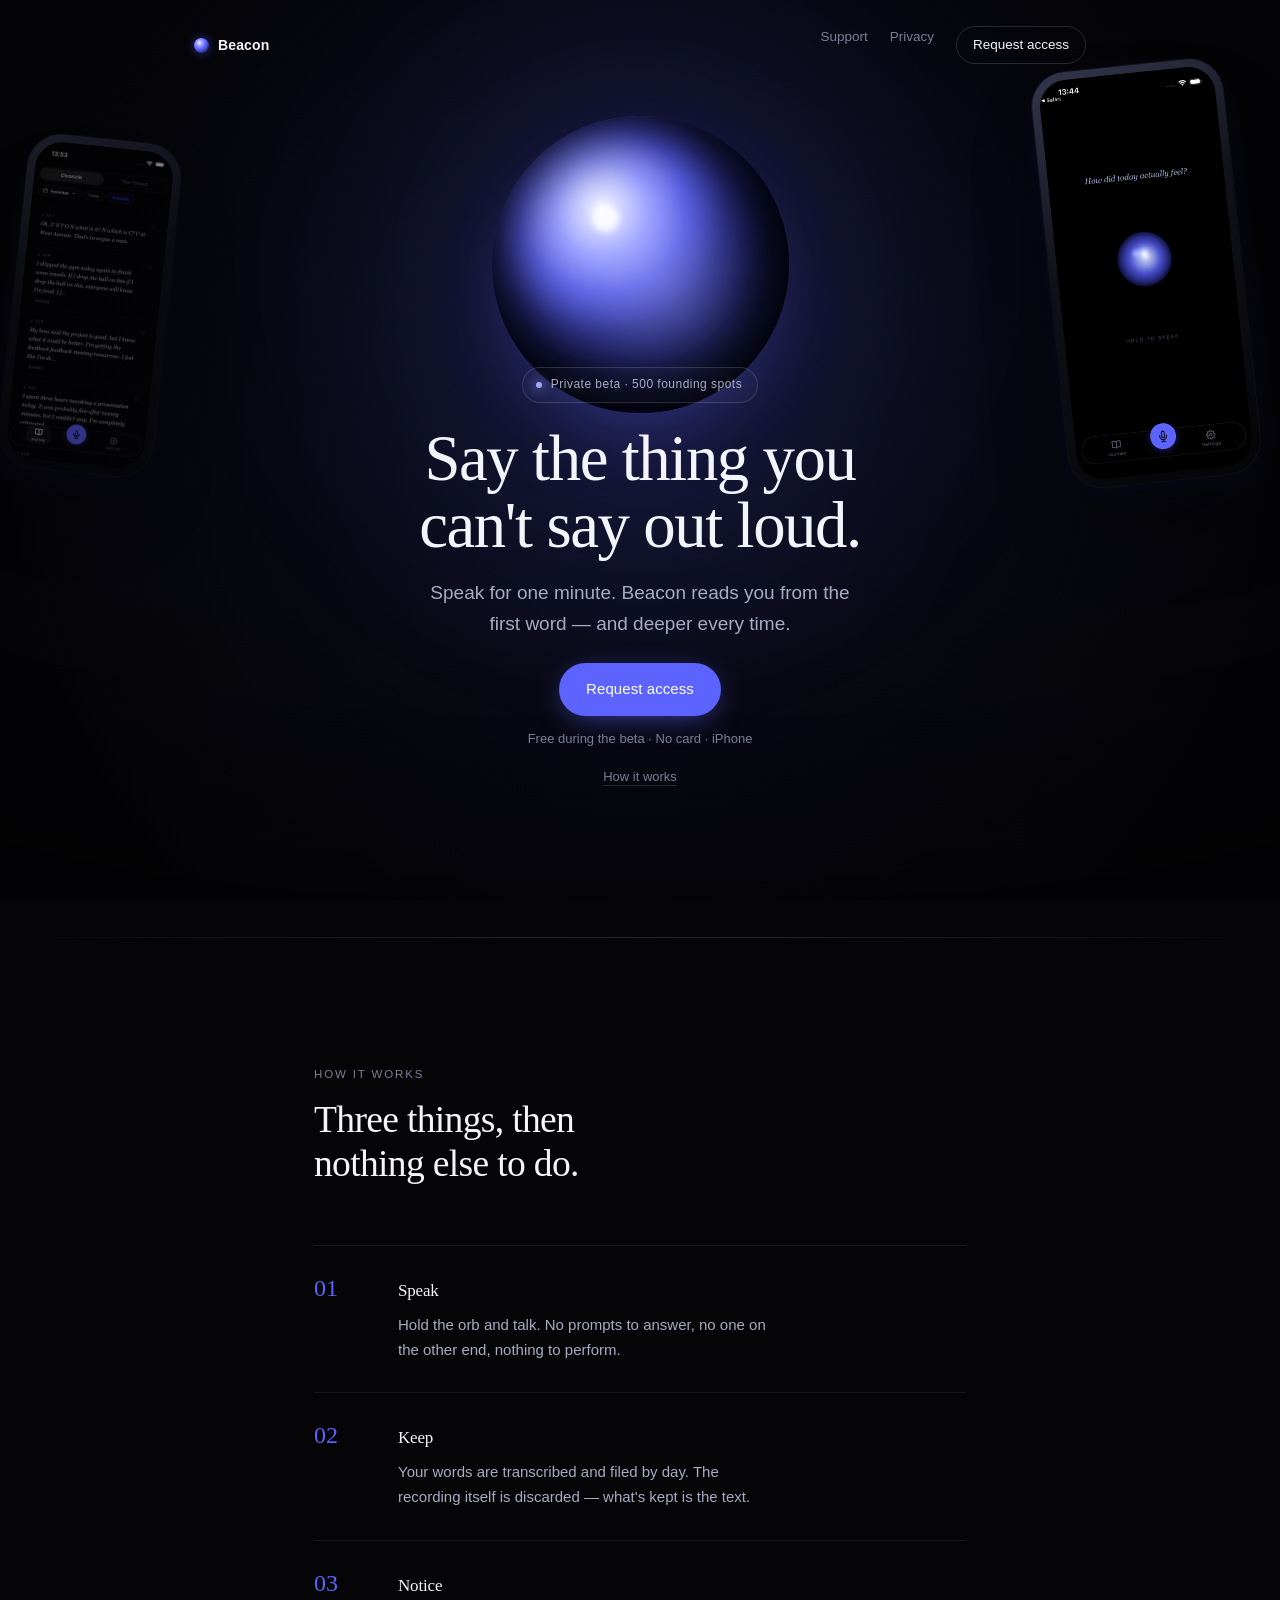
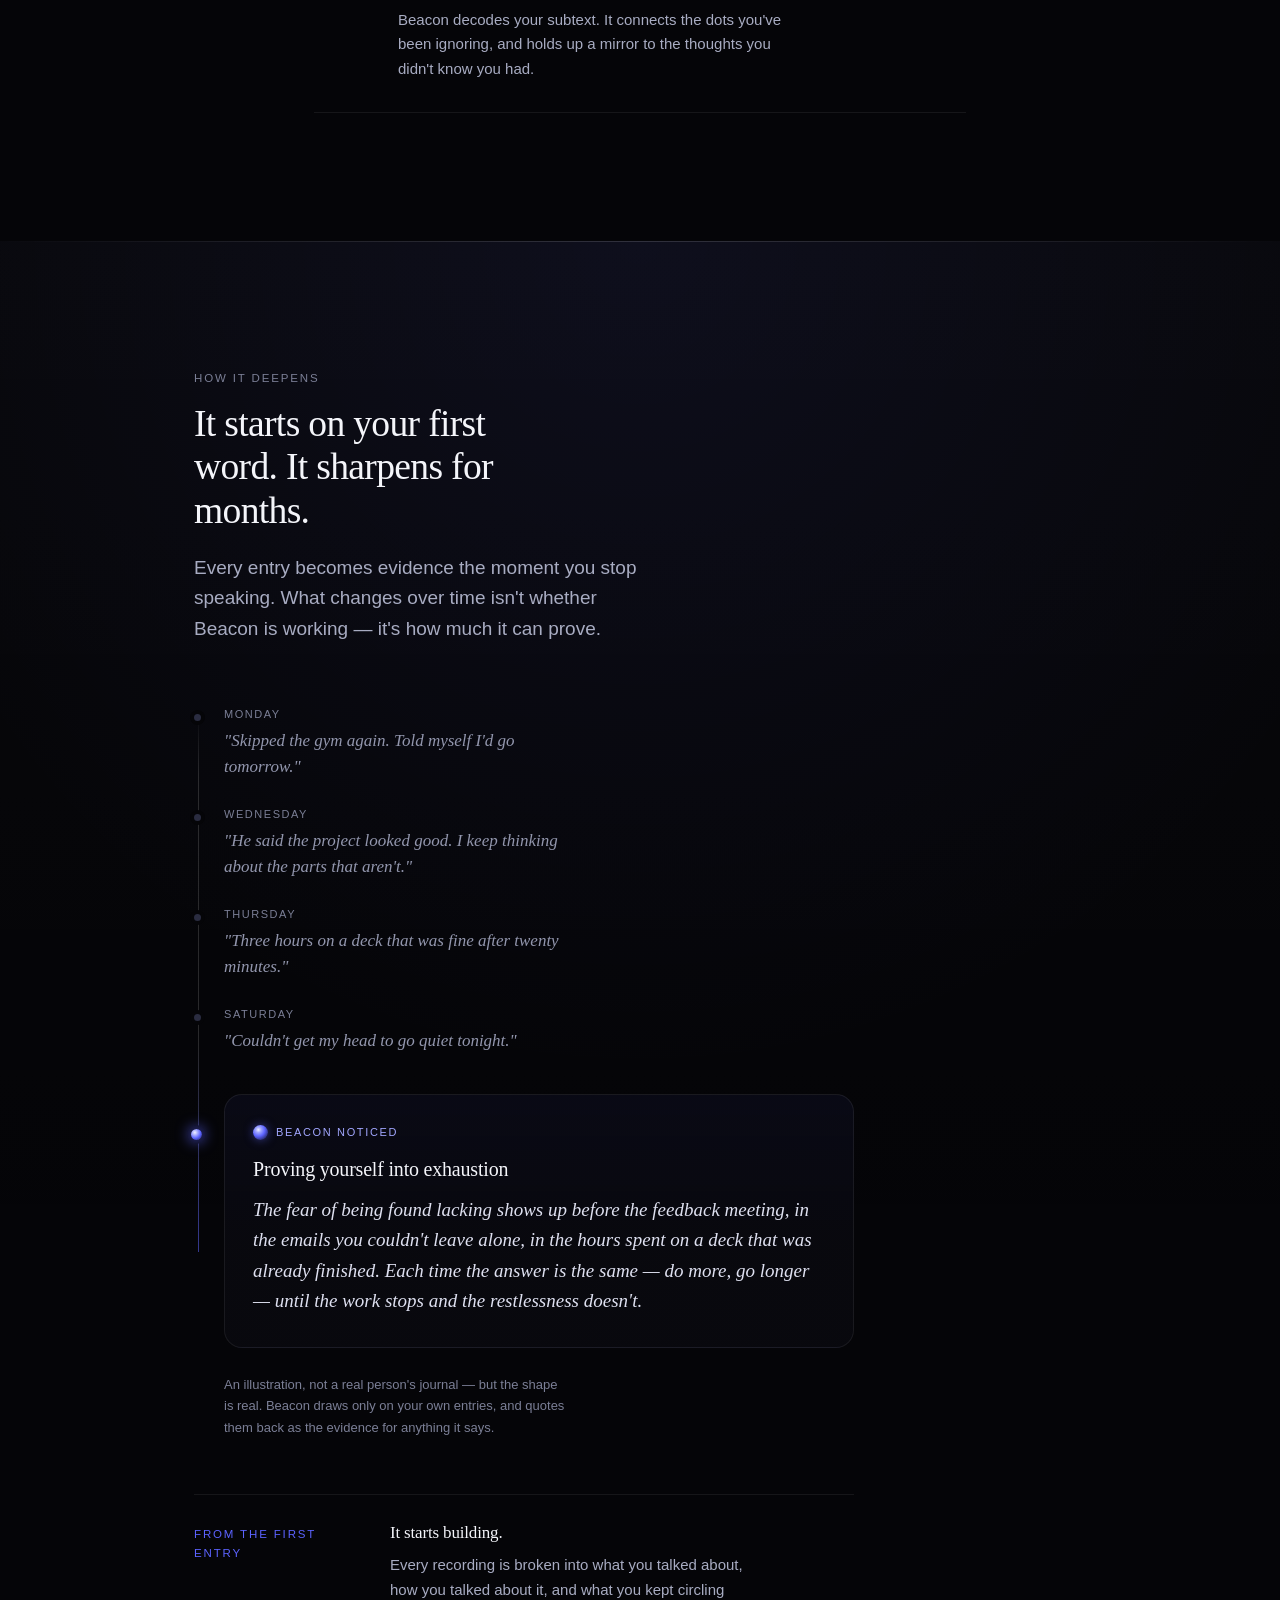
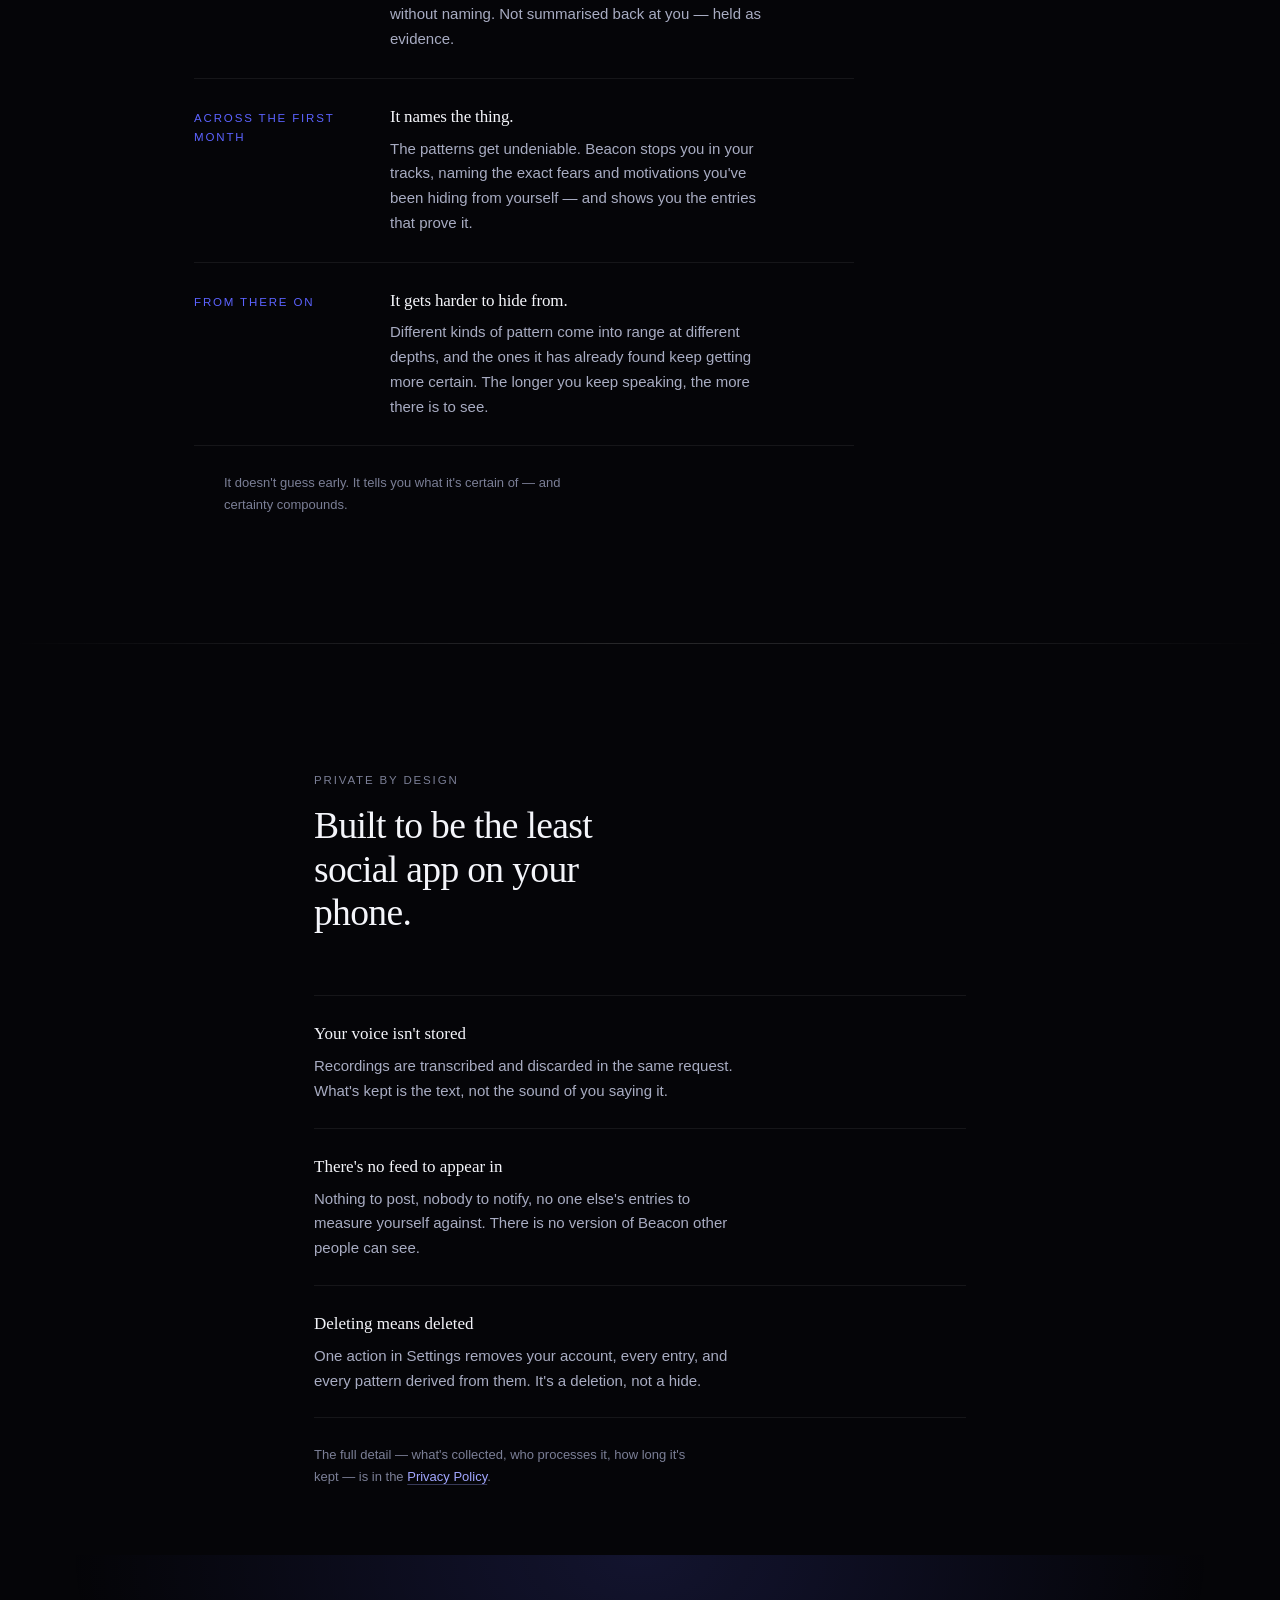
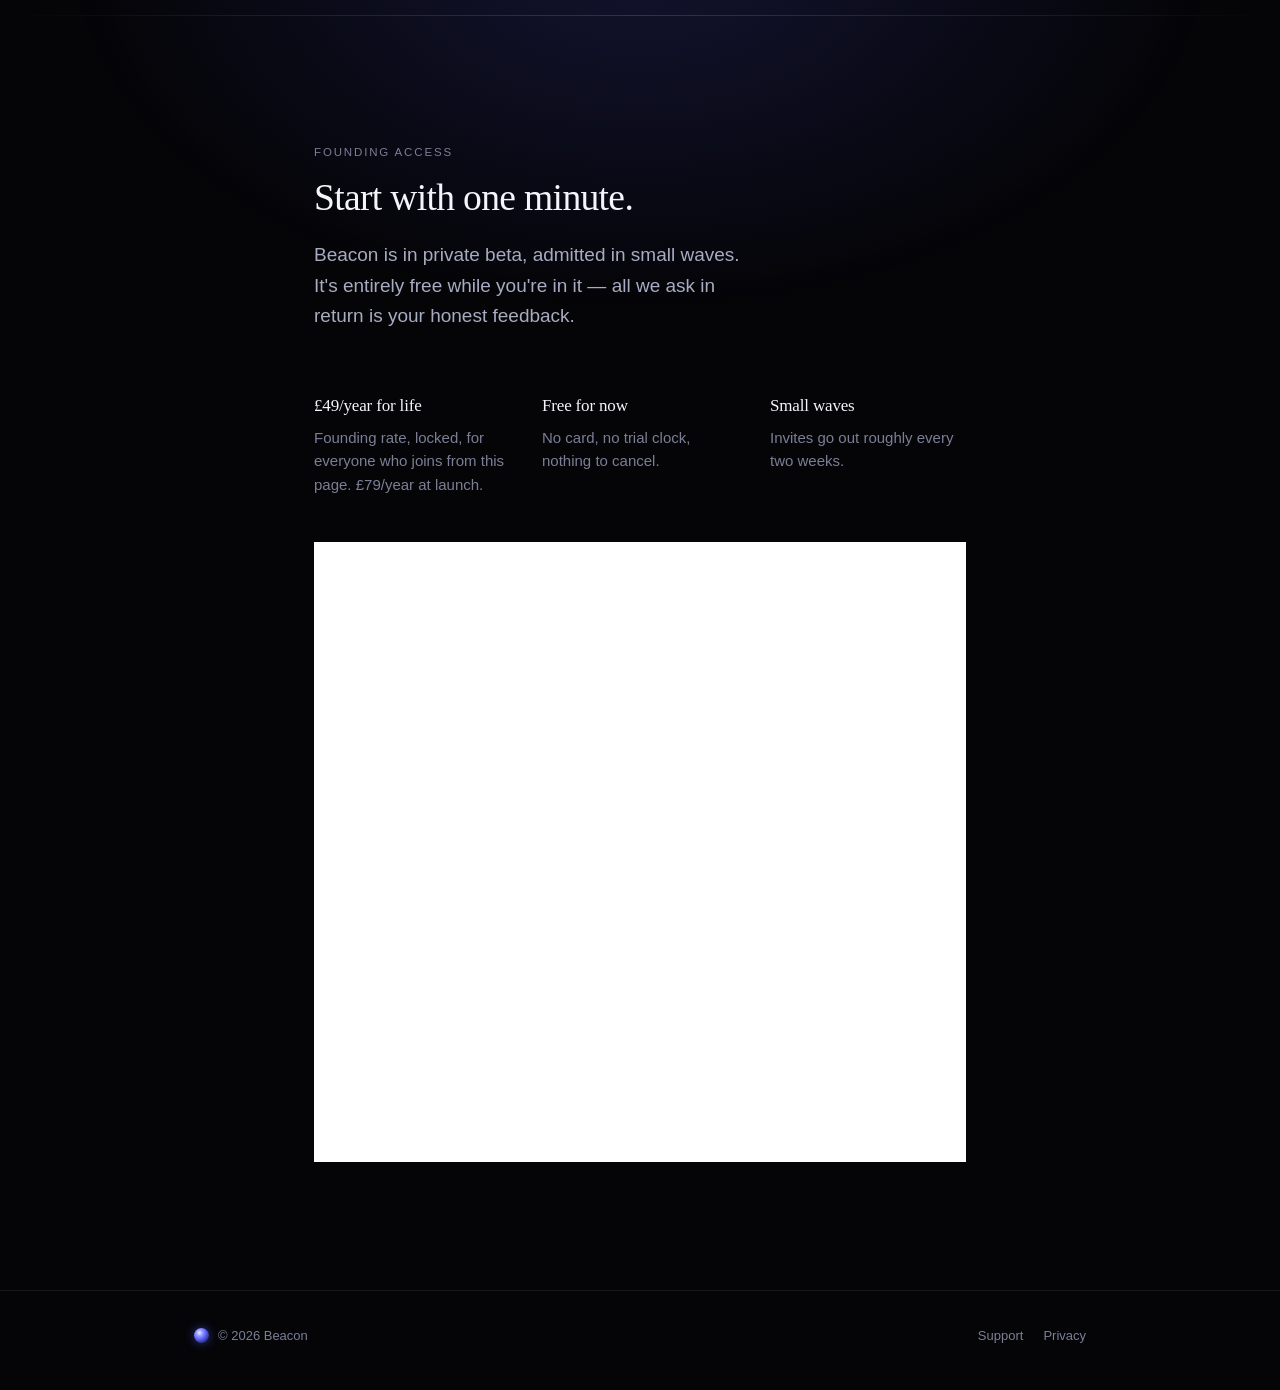
==== commit 21cebab1: "Tie the founding rate to the waitlist, not to installs The founding rate has always been published a" ====
--- a/index.html
+++ b/index.html
@@ -6,21 +6,21 @@
 <title>Beacon — A private voice journal</title>
 <meta name="description" content="Beacon is a private voice journal. Speak for a minute a day; over weeks it notices the patterns running underneath what you said." />
 <meta name="theme-color" content="#050508" />
-<link rel="canonical" href="https://beacon-site-pi.vercel.app/" />
+<link rel="canonical" href="https://mybeaconjournal.com/" />
 
 <meta property="og:type" content="website" />
 <meta property="og:site_name" content="Beacon" />
-<meta property="og:url" content="https://beacon-site-pi.vercel.app/" />
+<meta property="og:url" content="https://mybeaconjournal.com/" />
 <meta property="og:title" content="Beacon — A private voice journal" />
 <meta property="og:description" content="A private voice journal. Speak freely; notice what repeats. Private beta — 500 founding members." />
-<meta property="og:image" content="https://beacon-site-pi.vercel.app/assets/og.png" />
+<meta property="og:image" content="https://mybeaconjournal.com/assets/og.png" />
 <meta property="og:image:width" content="1200" />
 <meta property="og:image:height" content="630" />
 <meta property="og:image:alt" content="Beacon — Speak freely. Notice what repeats." />
 <meta name="twitter:card" content="summary_large_image" />
 <meta name="twitter:title" content="Beacon — A private voice journal" />
 <meta name="twitter:description" content="Speak freely; notice what repeats. Private beta — 500 founding members." />
-<meta name="twitter:image" content="https://beacon-site-pi.vercel.app/assets/og.png" />
+<meta name="twitter:image" content="https://mybeaconjournal.com/assets/og.png" />
 
 <link rel="icon" href="/favicon.svg" type="image/svg+xml" />
 <link rel="icon" href="/assets/icon-32.png" sizes="32x32" type="image/png" />
@@ -267,7 +267,7 @@
       </div>
 
       <ul class="terms" data-reveal>
-        <li><strong>£49/year for life</strong><span>Founding rate, locked. £79/year at launch.</span></li>
+        <li><strong>£49/year for life</strong><span>Founding rate, locked, for everyone who joins from this page. £79/year at launch.</span></li>
         <li><strong>Free for now</strong><span>No card, no trial clock, nothing to cancel.</span></li>
         <li><strong>Small waves</strong><span>Invites go out roughly every two weeks.</span></li>
       </ul>
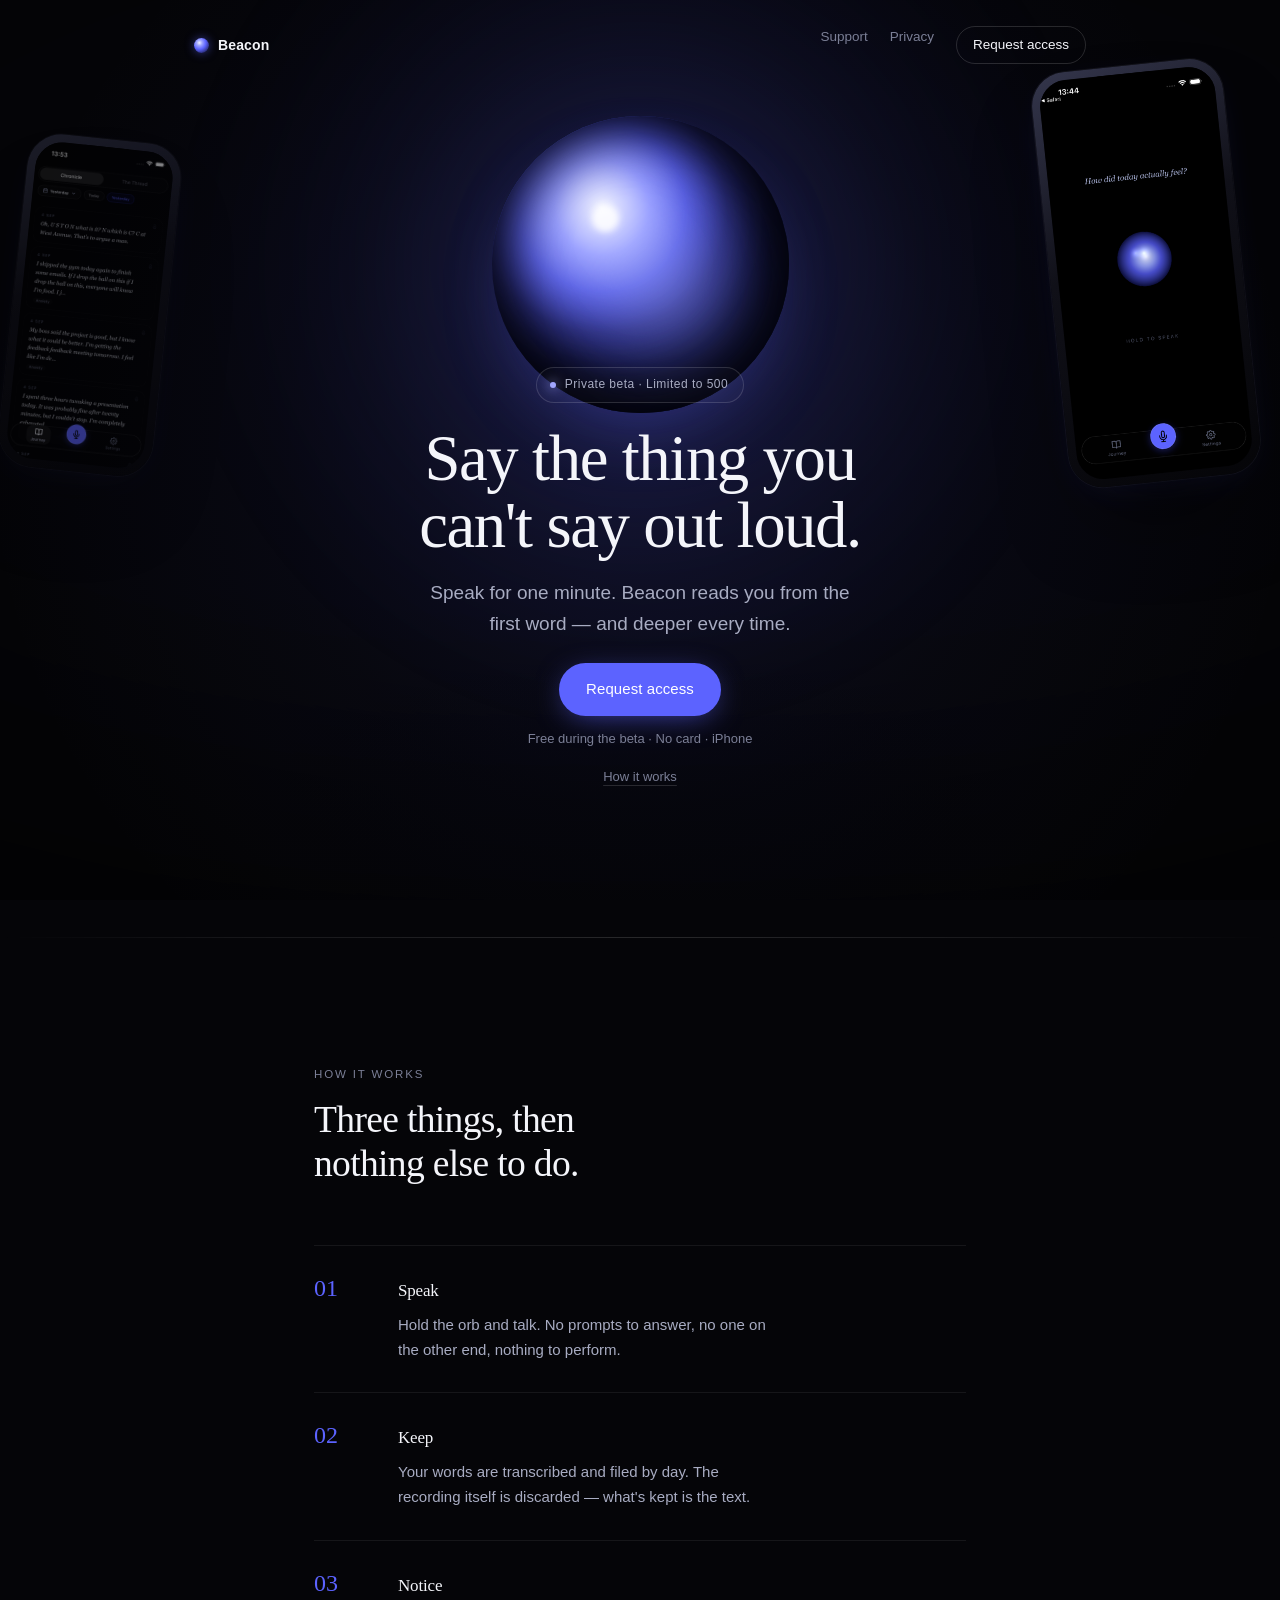
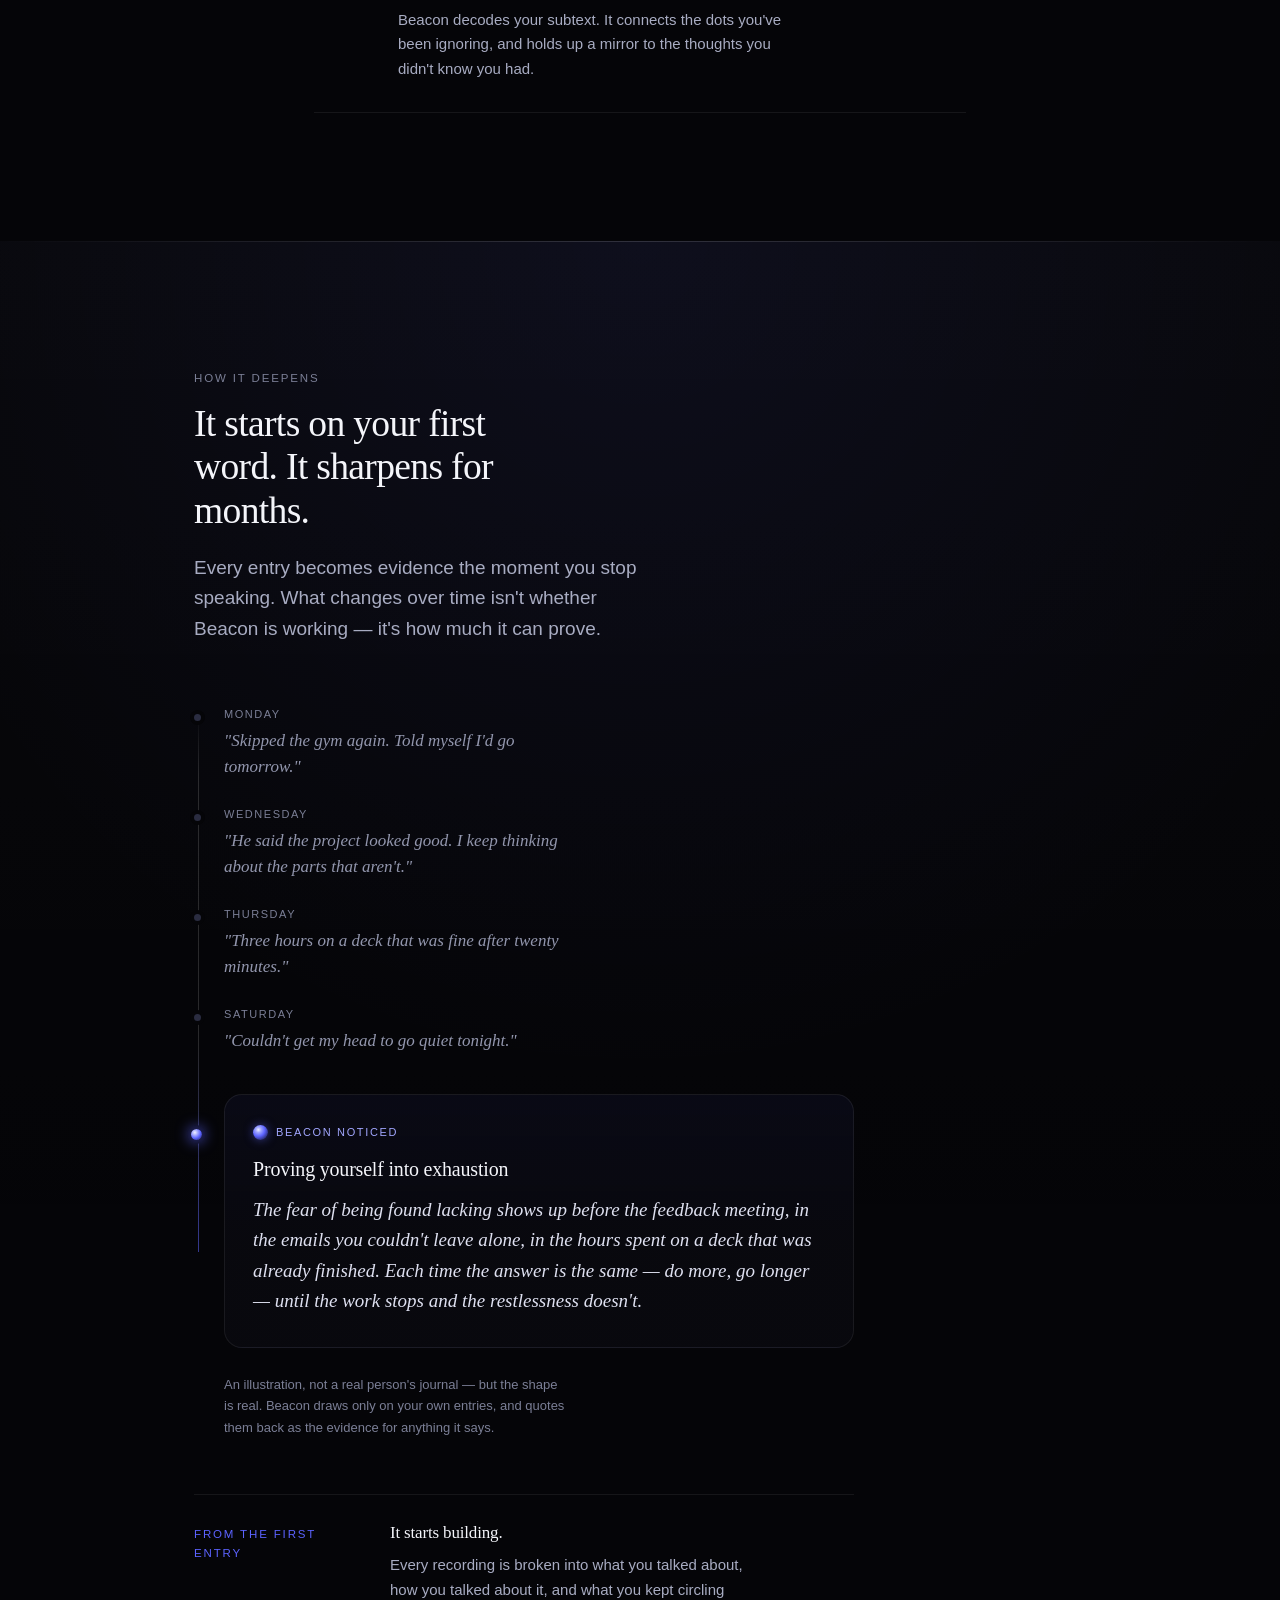
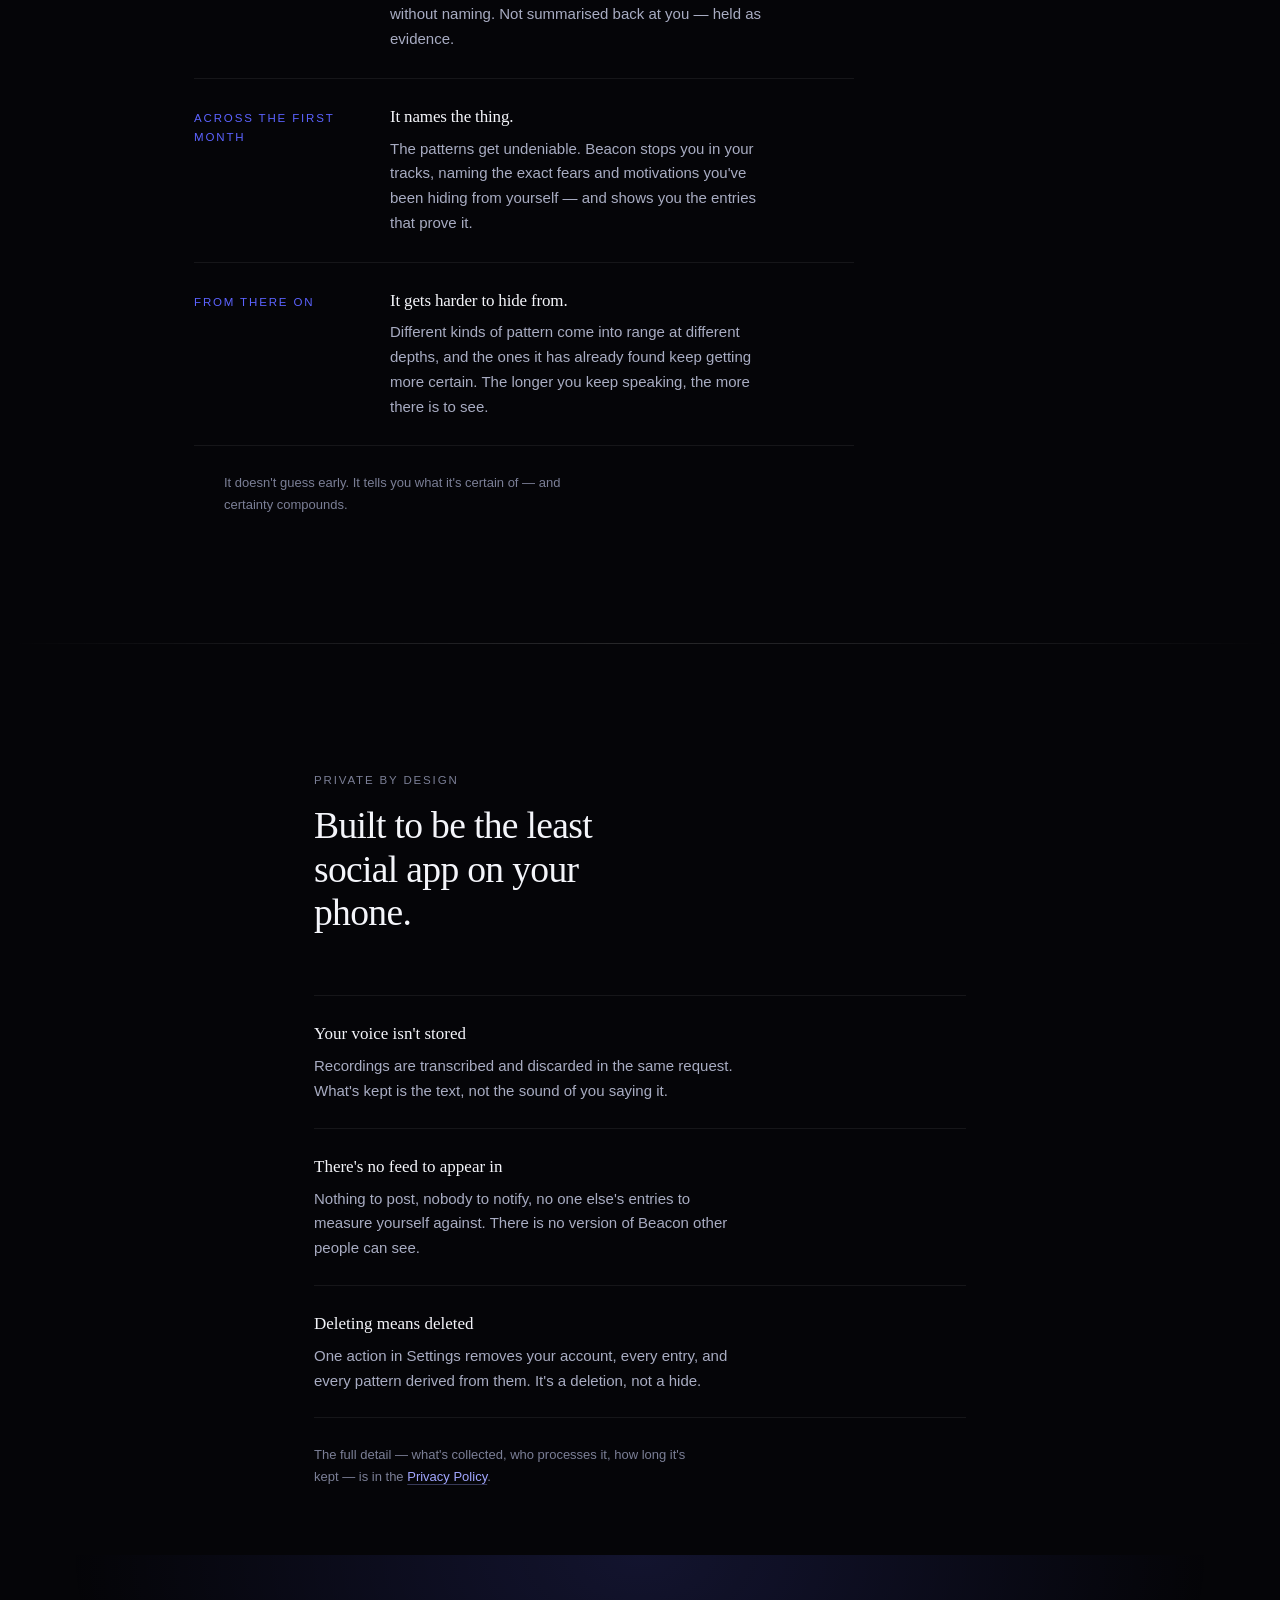
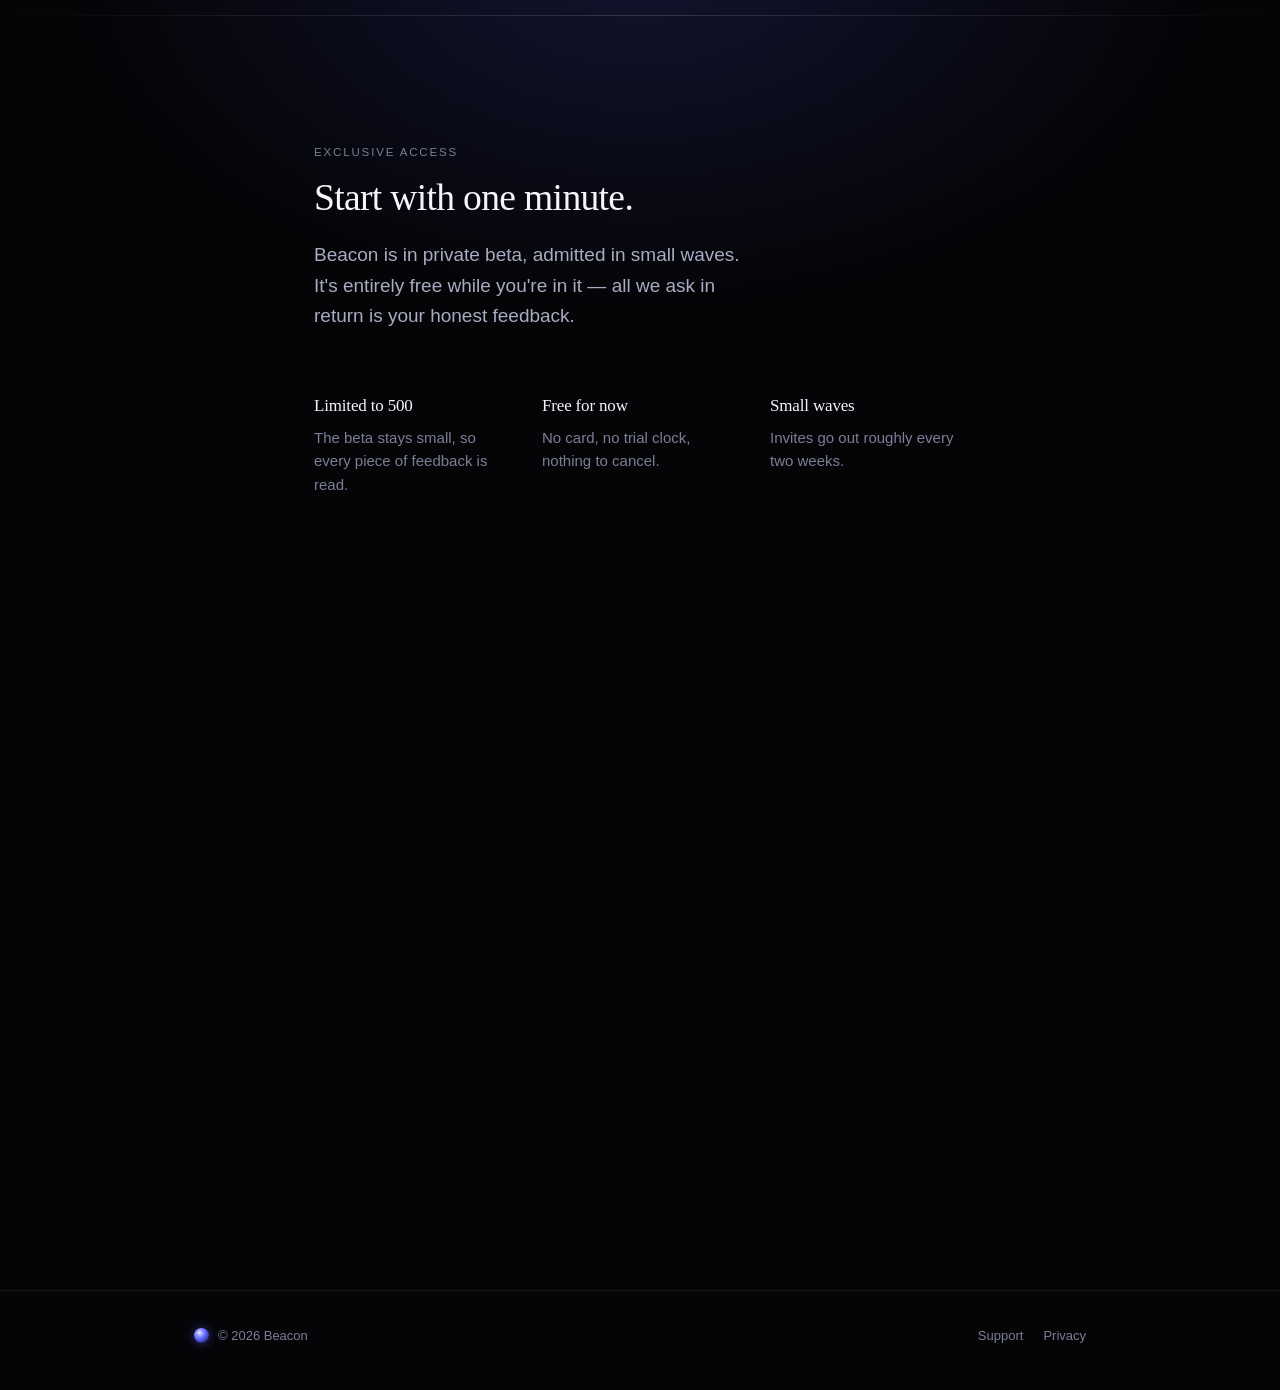
==== commit 848f4b8b: "Drop the founding price; beta access is limited to 500 The page no longer offers a £49/year founding" ====
--- a/index.html
+++ b/index.html
@@ -12,14 +12,14 @@
 <meta property="og:site_name" content="Beacon" />
 <meta property="og:url" content="https://mybeaconjournal.com/" />
 <meta property="og:title" content="Beacon — A private voice journal" />
-<meta property="og:description" content="A private voice journal. Speak freely; notice what repeats. Private beta — 500 founding members." />
+<meta property="og:description" content="A private voice journal. Speak freely; notice what repeats. Private beta — limited to 500 people." />
 <meta property="og:image" content="https://mybeaconjournal.com/assets/og.png" />
 <meta property="og:image:width" content="1200" />
 <meta property="og:image:height" content="630" />
 <meta property="og:image:alt" content="Beacon — Speak freely. Notice what repeats." />
 <meta name="twitter:card" content="summary_large_image" />
 <meta name="twitter:title" content="Beacon — A private voice journal" />
-<meta name="twitter:description" content="Speak freely; notice what repeats. Private beta — 500 founding members." />
+<meta name="twitter:description" content="Speak freely; notice what repeats. Private beta — limited to 500 people." />
 <meta name="twitter:image" content="https://mybeaconjournal.com/assets/og.png" />
 
 <link rel="icon" href="/favicon.svg" type="image/svg+xml" />
@@ -77,7 +77,7 @@
     </div>
 
     <div class="wrap hero-copy">
-      <p class="badge"><span class="badge-dot" aria-hidden="true"></span>Private beta · 500 founding spots</p>
+      <p class="badge"><span class="badge-dot" aria-hidden="true"></span>Private beta · Limited to 500</p>
       <h1>Say the thing you can't say out loud.</h1>
       <p class="lede">
         Speak for one minute. Beacon reads you from
@@ -258,7 +258,7 @@
   <section class="section section-rule access" id="access" aria-labelledby="access-title">
     <div class="wrap">
       <div class="section-head" data-reveal>
-        <p class="label">Founding access</p>
+        <p class="label">Exclusive access</p>
         <h2 id="access-title">Start with one minute.</h2>
         <p class="lede">
           Beacon is in private beta, admitted in small waves. It's entirely free while
@@ -267,7 +267,7 @@
       </div>
 
       <ul class="terms" data-reveal>
-        <li><strong>£49/year for life</strong><span>Founding rate, locked, for everyone who joins from this page. £79/year at launch.</span></li>
+        <li><strong>Limited to 500</strong><span>The beta stays small, so every piece of feedback is read.</span></li>
         <li><strong>Free for now</strong><span>No card, no trial clock, nothing to cancel.</span></li>
         <li><strong>Small waves</strong><span>Invites go out roughly every two weeks.</span></li>
       </ul>
@@ -291,7 +291,7 @@
           frameborder="0"
           marginheight="0"
           marginwidth="0"
-          title="Request founding access to Beacon"></iframe>
+          title="Request access to Beacon"></iframe>
 
         <!-- Shown only if the embed genuinely fails to arrive: a content
              blocker, a locked-down network, an outage at Tally. Beacon's
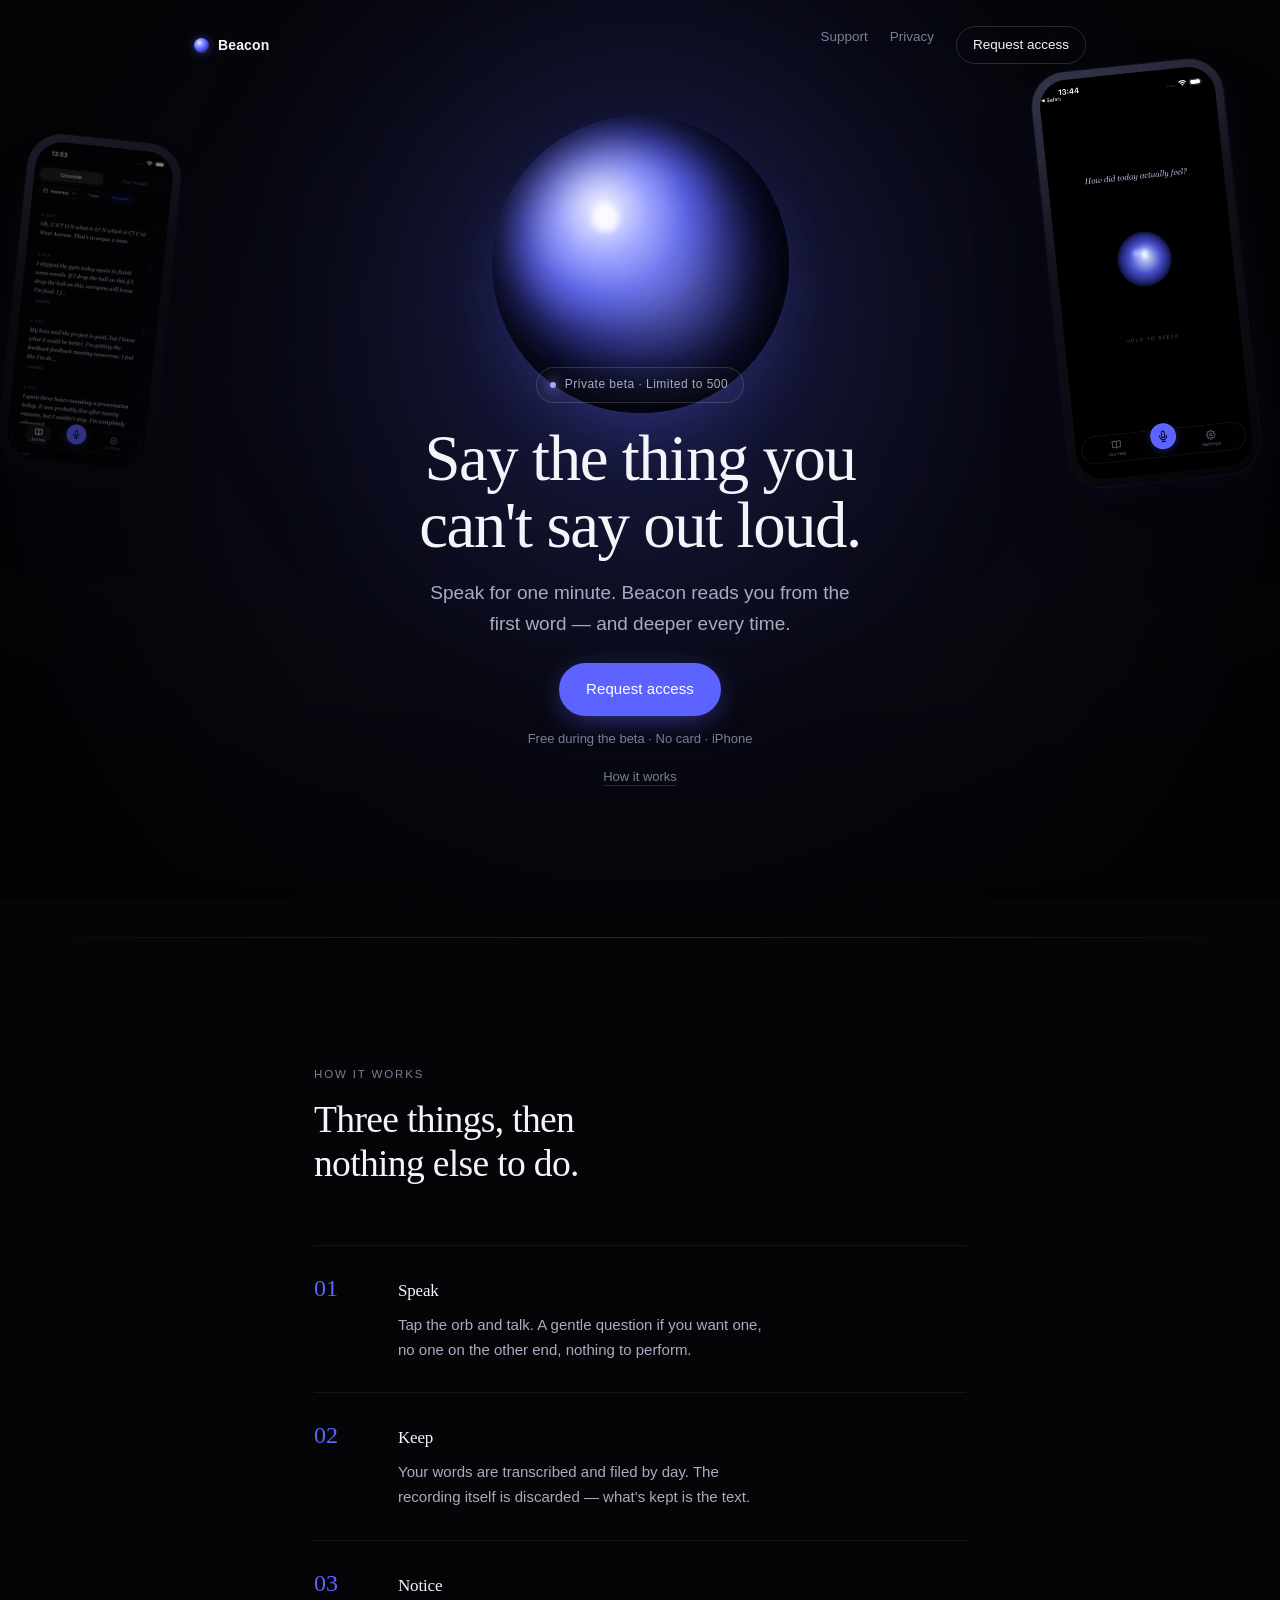
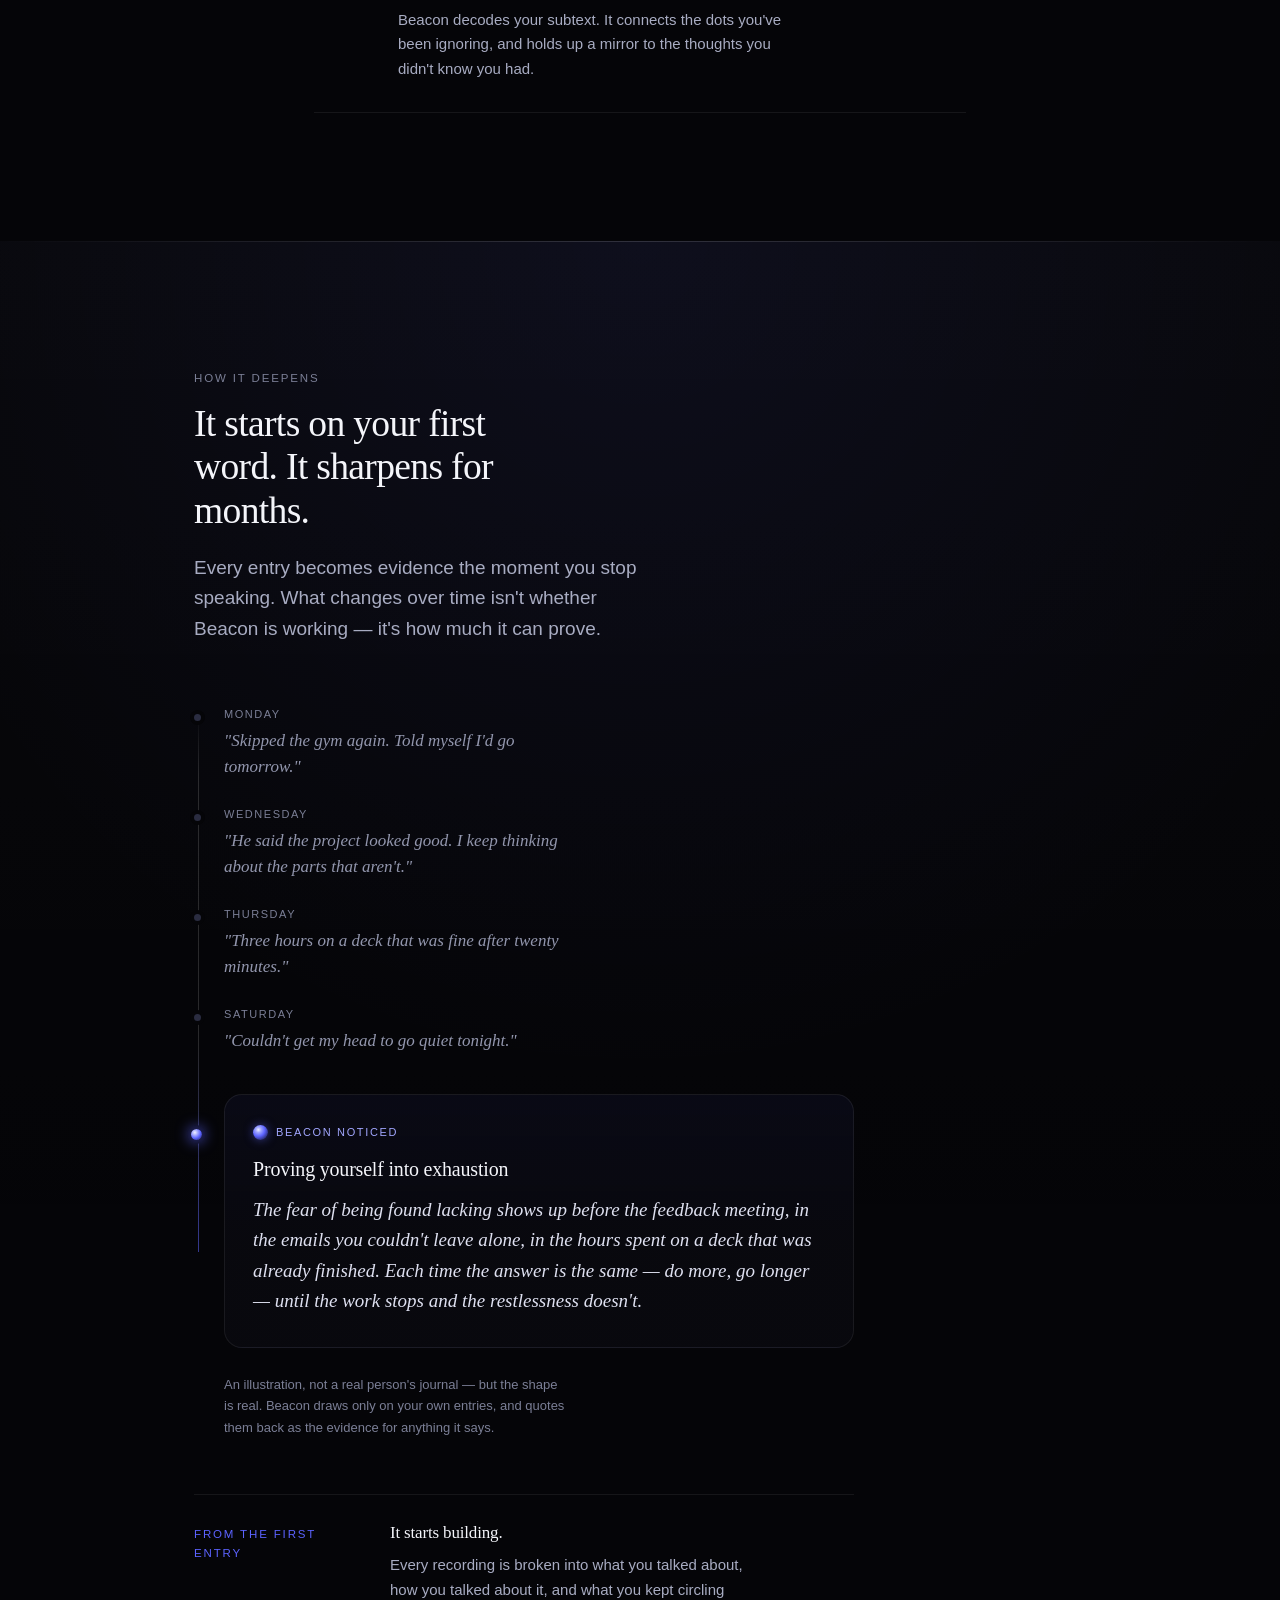
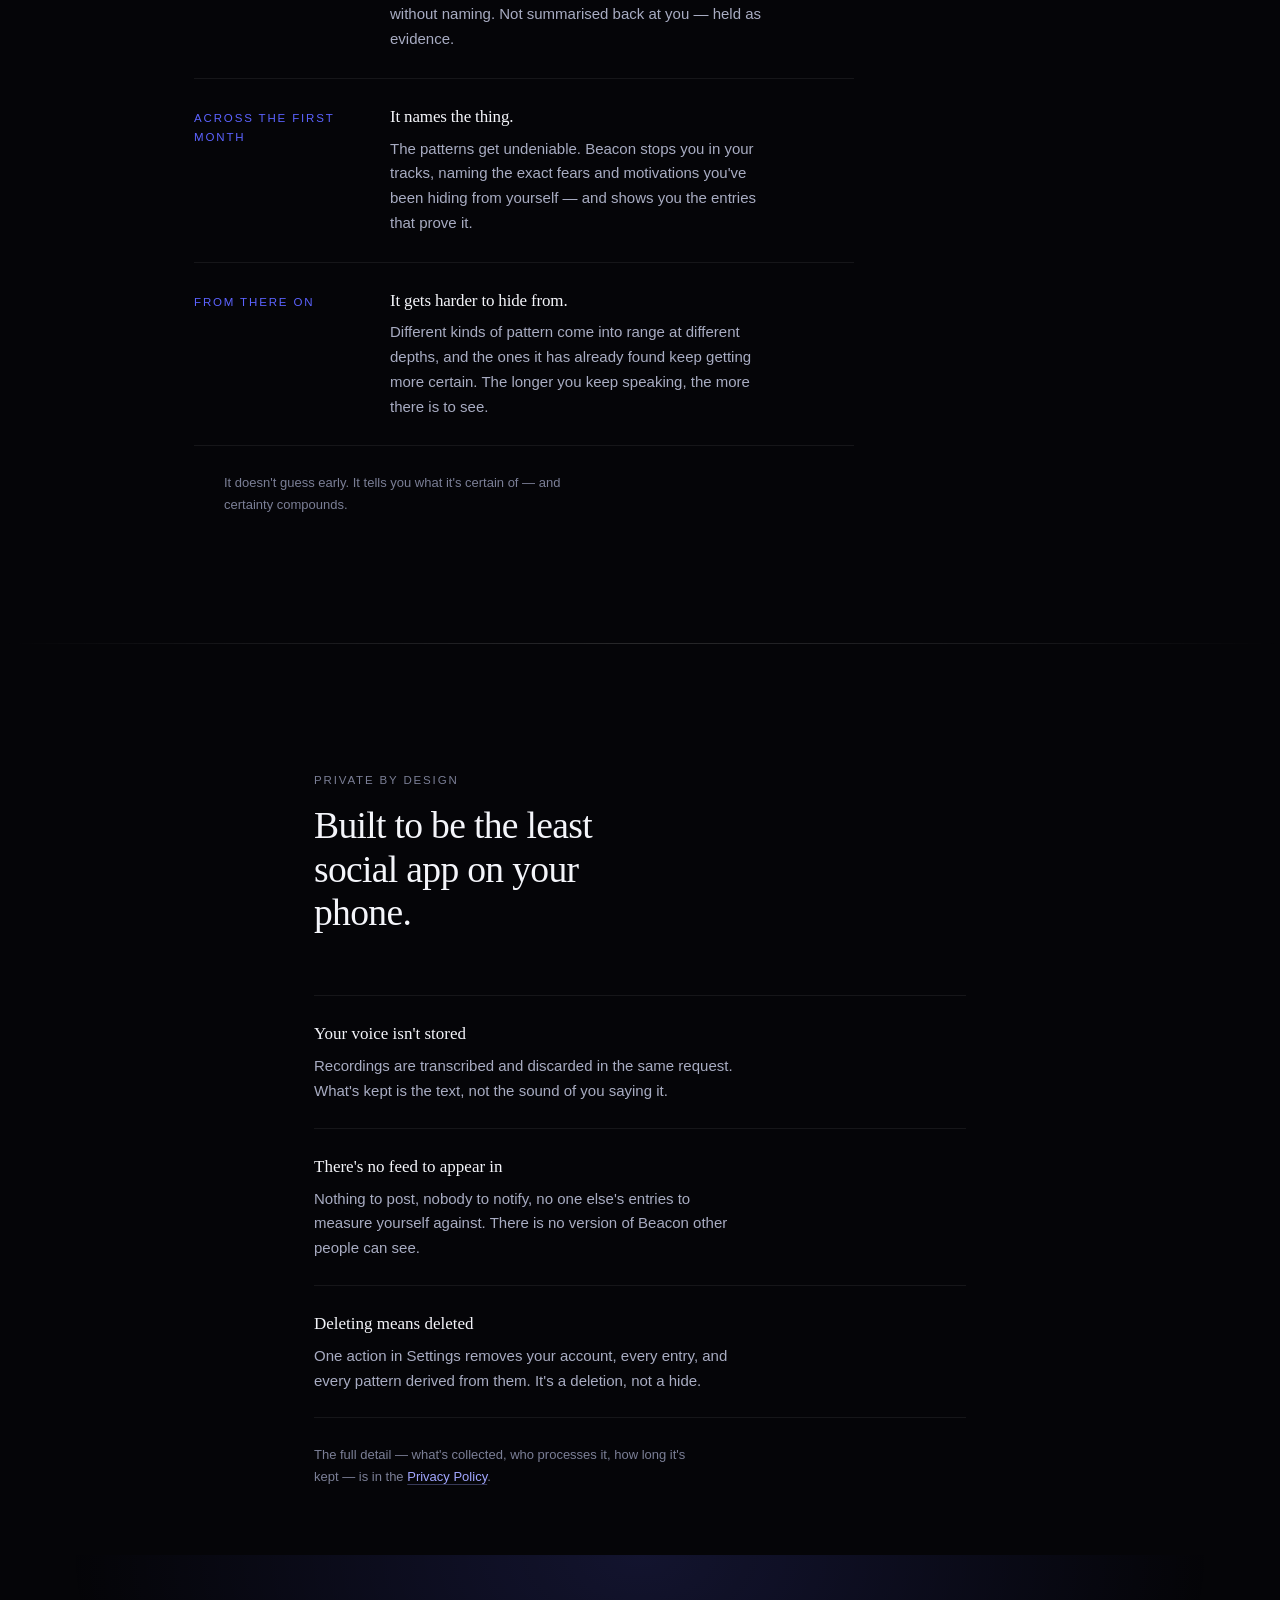
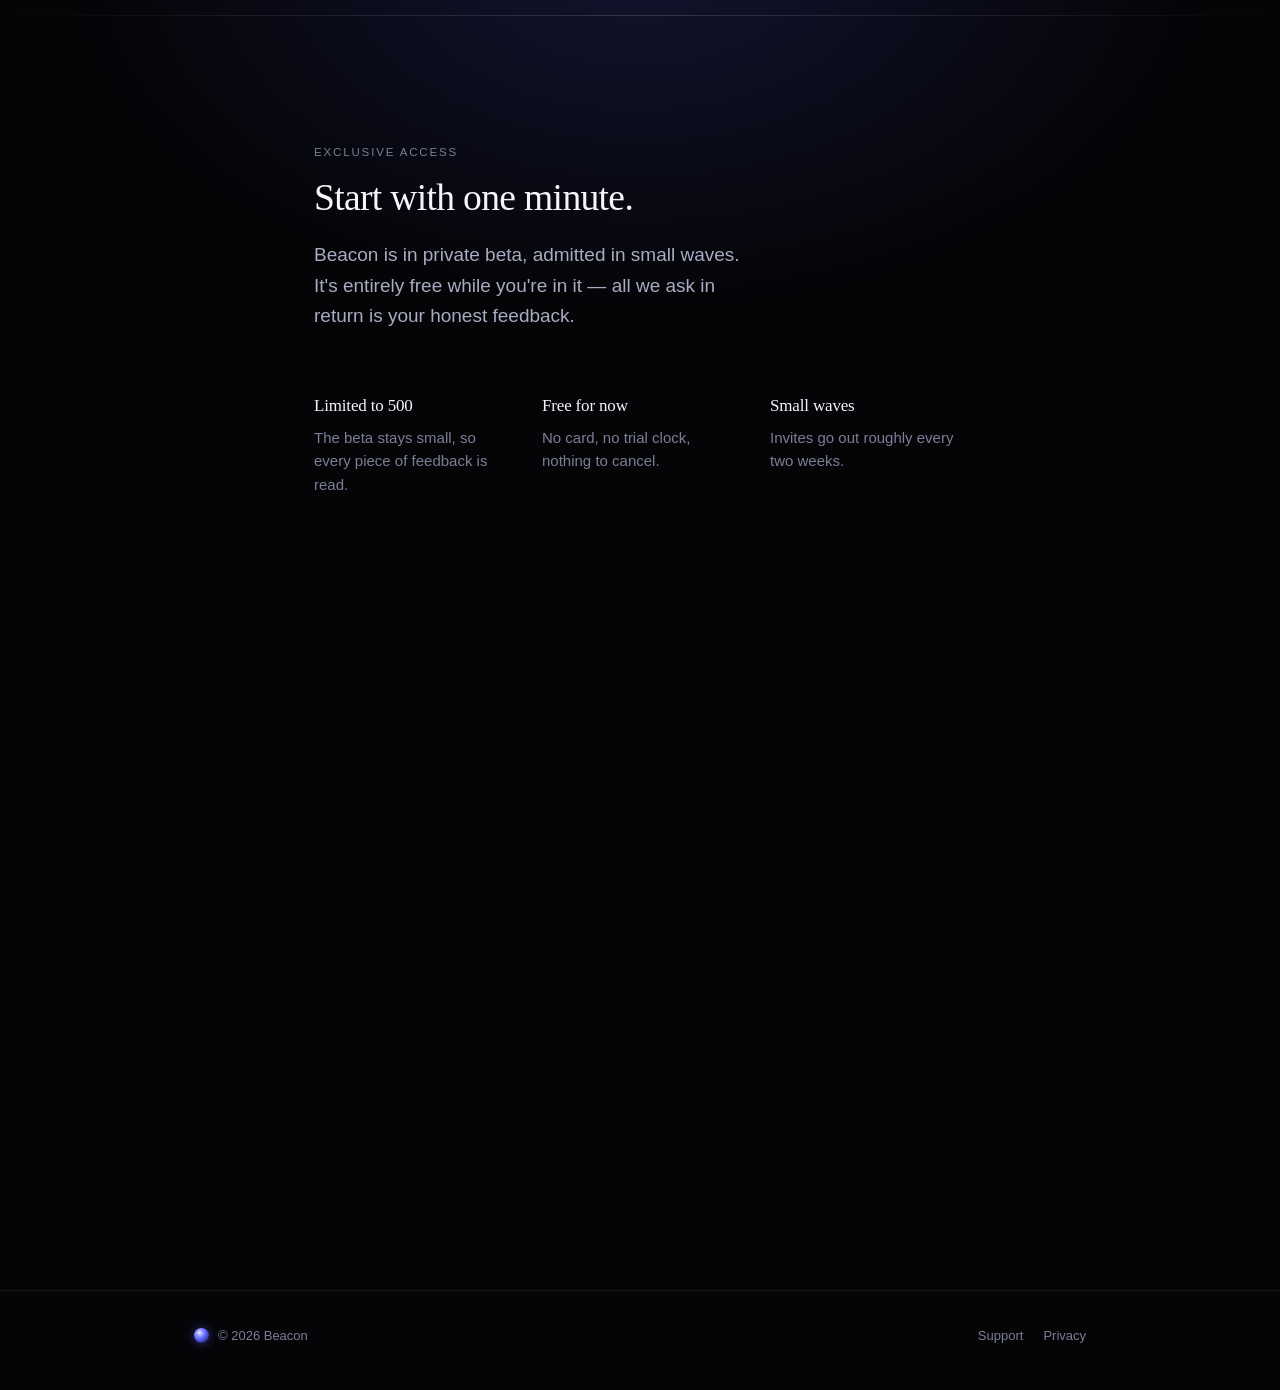
==== commit 739cf981: "Match the site to the app: tap the orb, prompts are optional The app is tap to start and tap to stop" ====
--- a/index.html
+++ b/index.html
@@ -103,7 +103,7 @@
         <div class="step">
           <span class="step-n" aria-hidden="true">01</span>
           <h3>Speak</h3>
-          <p>Hold the orb and talk. No prompts to answer, no one on the other end, nothing to perform.</p>
+          <p>Tap the orb and talk. A gentle question if you want one, no one on the other end, nothing to perform.</p>
         </div>
         <div class="step">
           <span class="step-n" aria-hidden="true">02</span>
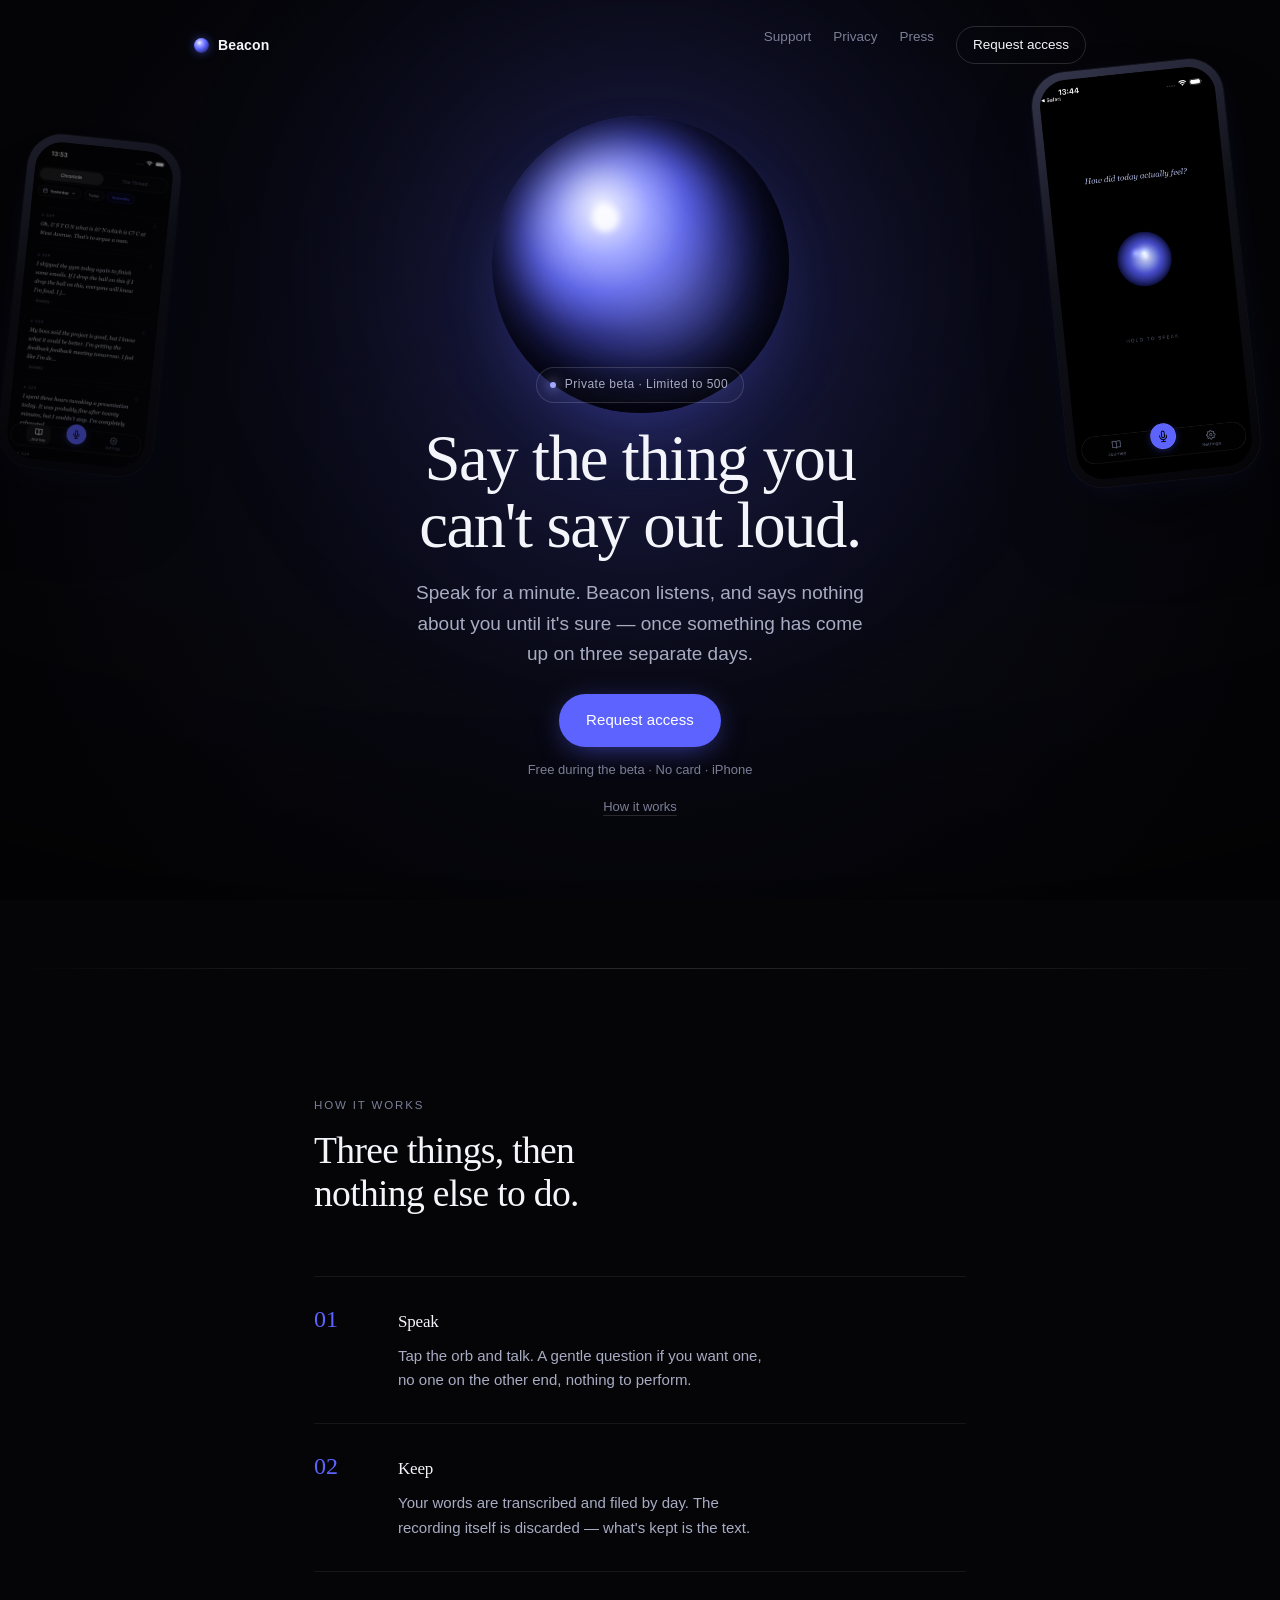
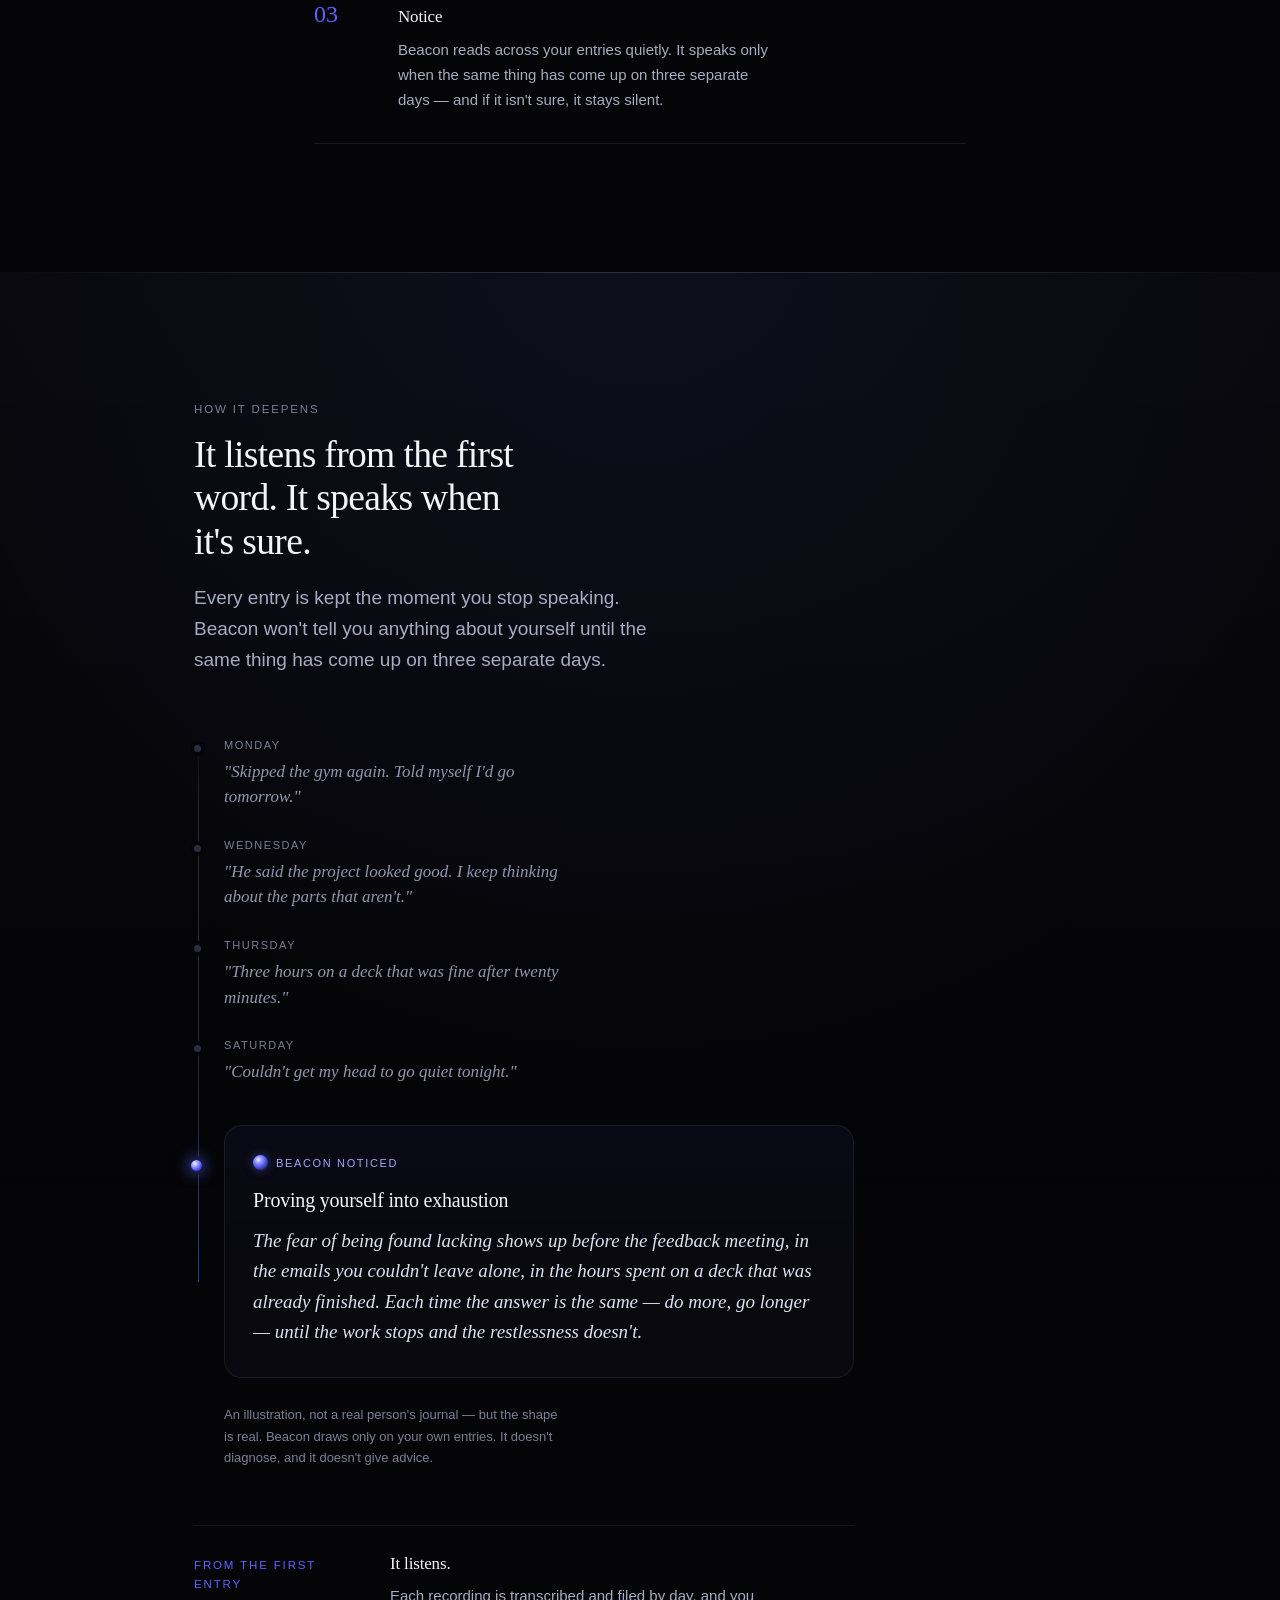
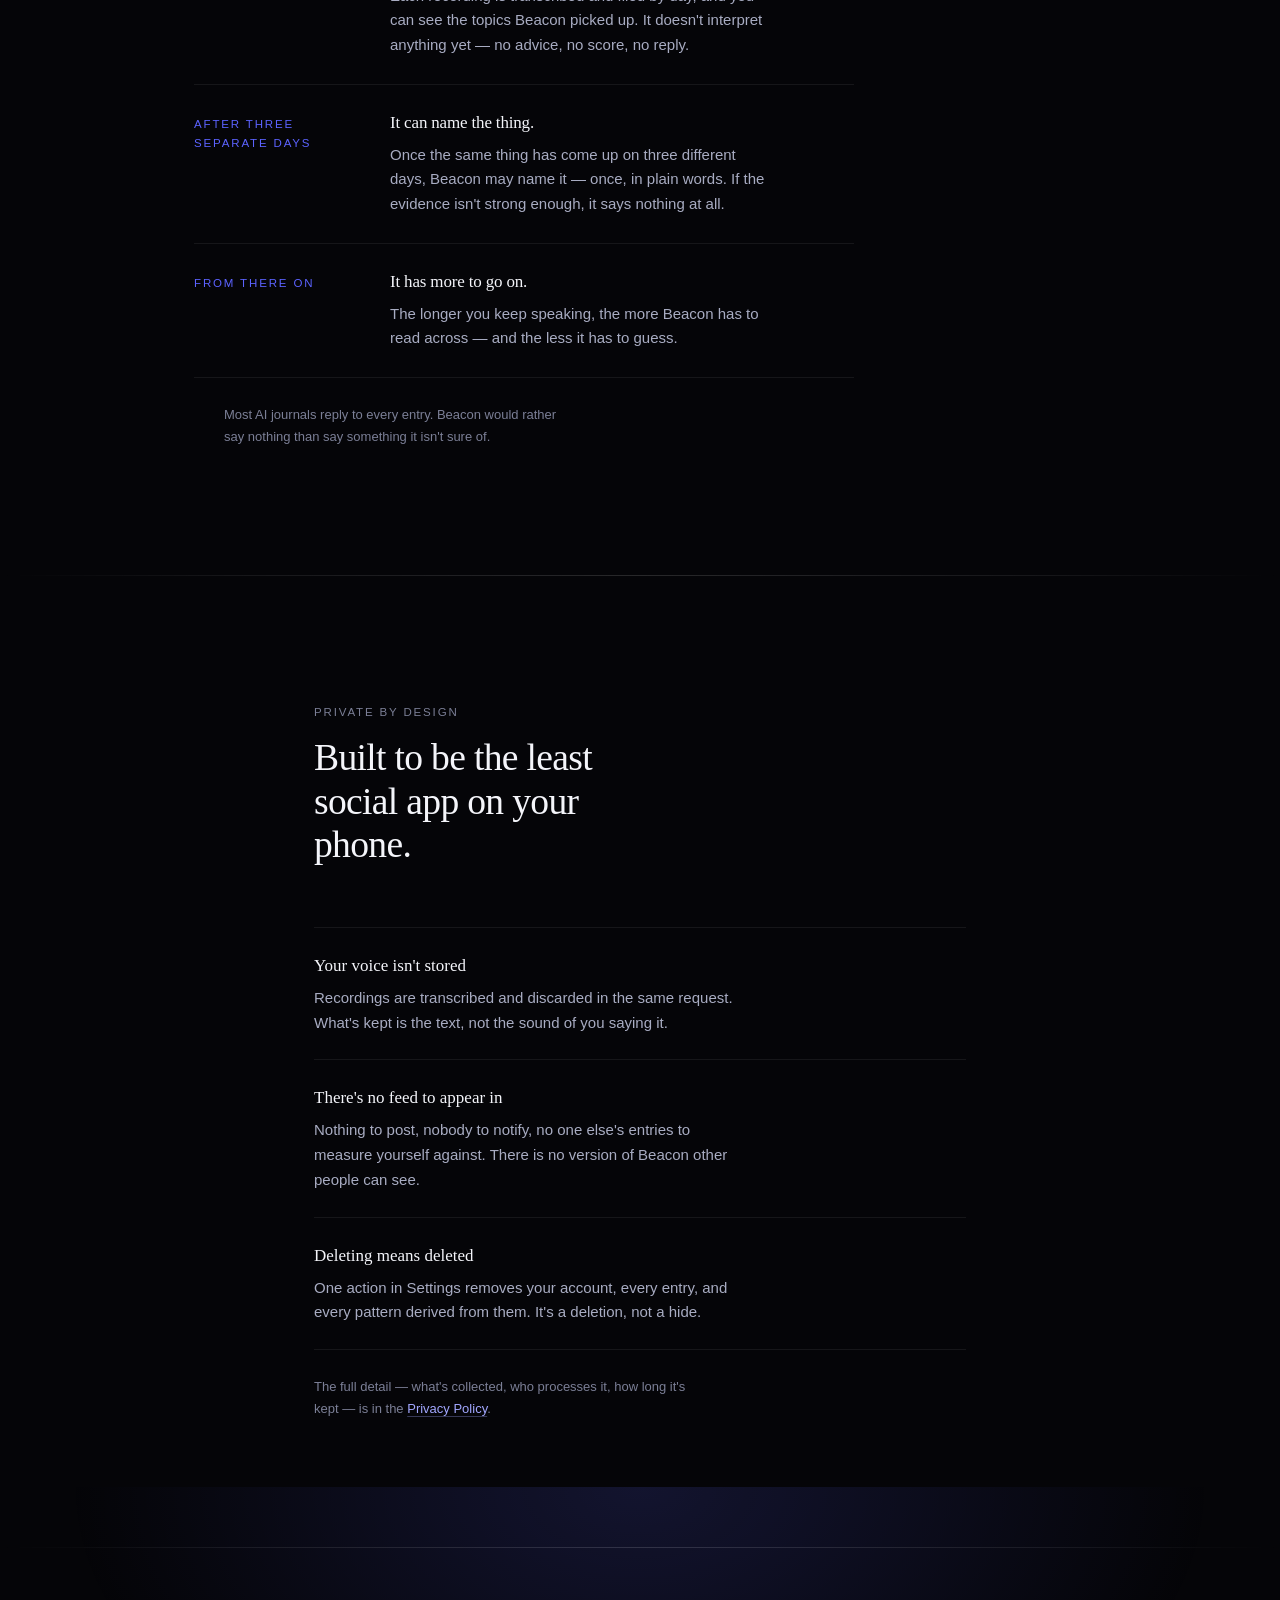
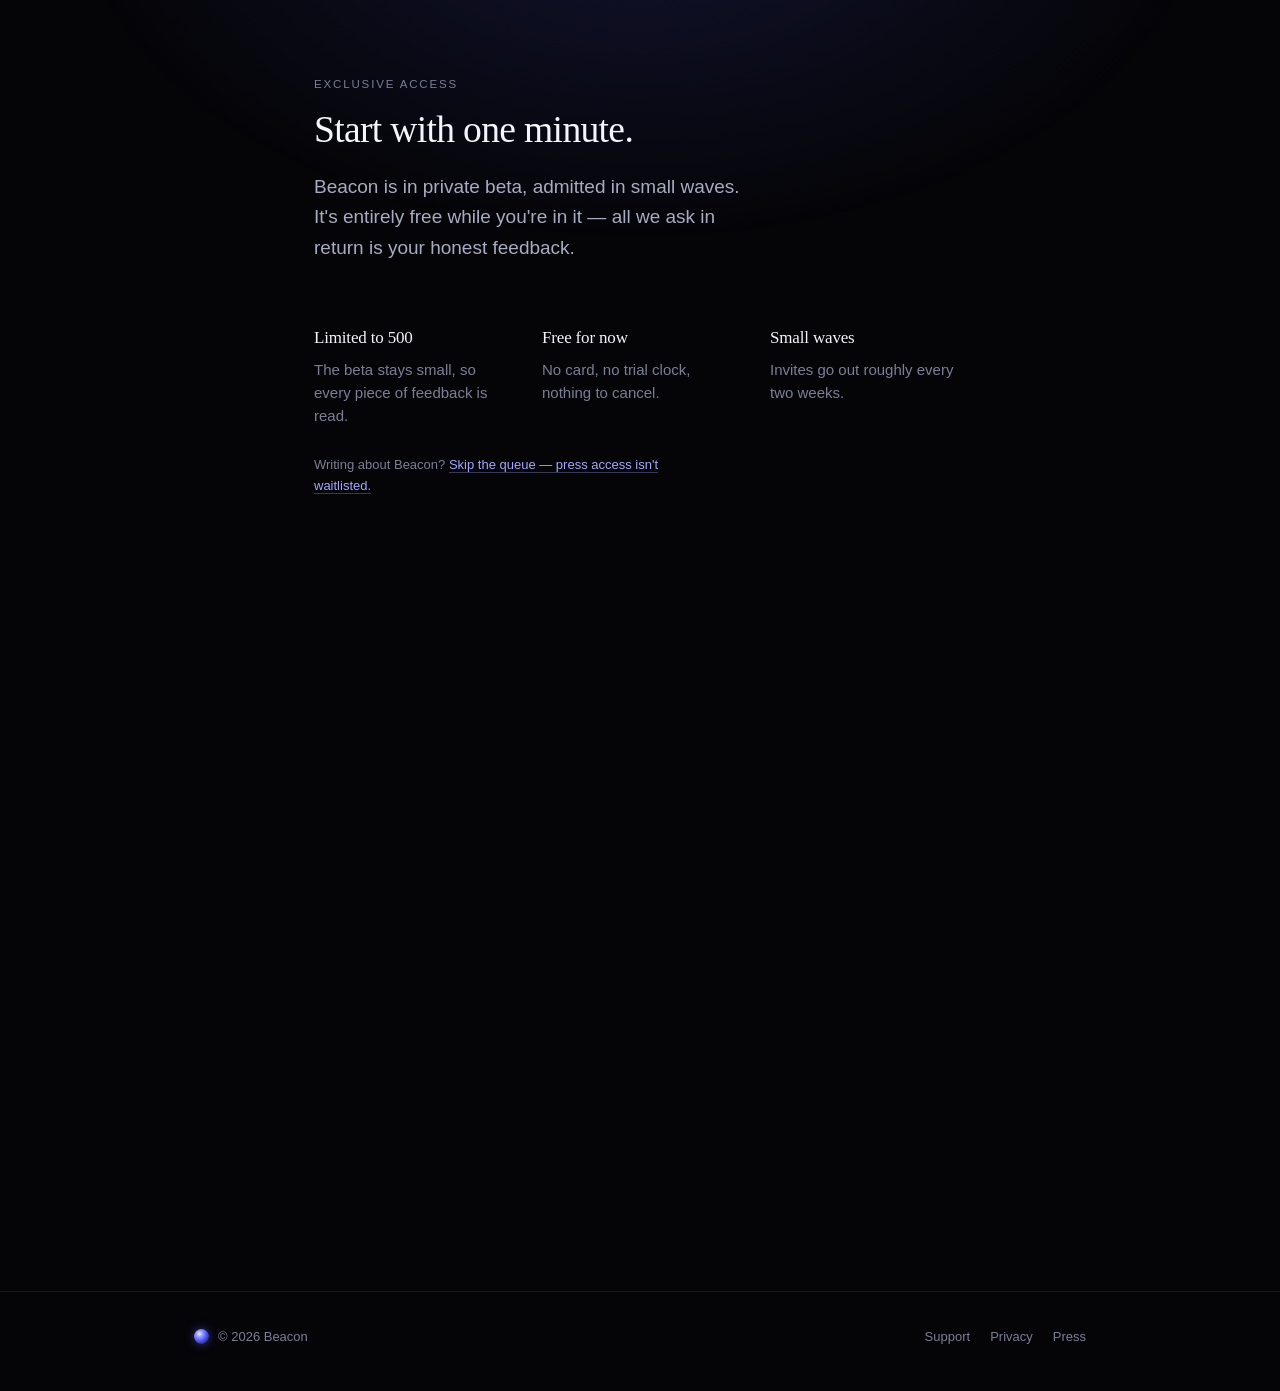
==== commit 88349504: "Lead with restraint, add a press page, name every processor - Copy now matches the app: Beacon shows" ====
--- a/index.html
+++ b/index.html
@@ -44,6 +44,7 @@
     <nav class="site-nav" aria-label="Primary">
       <a href="support.html">Support</a>
       <a href="privacy.html">Privacy</a>
+      <a href="press.html">Press</a>
       <a class="nav-cta" href="#access">Request access</a>
     </nav>
   </div>
@@ -80,8 +81,8 @@
       <p class="badge"><span class="badge-dot" aria-hidden="true"></span>Private beta · Limited to 500</p>
       <h1>Say the thing you can't say out loud.</h1>
       <p class="lede">
-        Speak for one minute. Beacon reads you from
-        the first word — and deeper every time.
+        Speak for a minute. Beacon listens, and says nothing about you
+        until it's sure — once something has come up on three separate days.
       </p>
       <div class="hero-actions">
         <a class="btn btn-primary" href="#access">Request access</a>
@@ -113,7 +114,7 @@
         <div class="step">
           <span class="step-n" aria-hidden="true">03</span>
           <h3>Notice</h3>
-          <p>Beacon decodes your subtext. It connects the dots you've been ignoring, and holds up a mirror to the thoughts you didn't know you had.</p>
+          <p>Beacon reads across your entries quietly. It speaks only when the same thing has come up on three separate days — and if it isn't sure, it stays silent.</p>
         </div>
       </div>
     </div>
@@ -130,10 +131,10 @@
     <div class="wrap wrap-wide">
       <div class="section-head" data-reveal>
         <p class="label">How it deepens</p>
-        <h2 id="thread-title">It starts on your first word. It sharpens for months.</h2>
+        <h2 id="thread-title">It listens from the first word. It speaks when it's sure.</h2>
         <p class="lede">
-          Every entry becomes evidence the moment you stop speaking. What changes over
-          time isn't whether Beacon is working — it's how much it can prove.
+          Every entry is kept the moment you stop speaking. Beacon won't tell you
+          anything about yourself until the same thing has come up on three separate days.
         </p>
       </div>
 
@@ -172,48 +173,47 @@
 
       <p class="thread-caption">
         An illustration, not a real person's journal — but the shape is real.
-        Beacon draws only on your own entries, and quotes them back as the
-        evidence for anything it says.
+        Beacon draws only on your own entries. It doesn't diagnose, and it
+        doesn't give advice.
       </p>
 
       <ol class="ladder" data-reveal>
         <li>
           <p class="ladder-when">From the first entry</p>
           <div>
-            <h3>It starts building.</h3>
+            <h3>It listens.</h3>
             <p>
-              Every recording is broken into what you talked about, how you talked about
-              it, and what you kept circling without naming. Not summarised back at you —
-              held as evidence.
+              Each recording is transcribed and filed by day, and you can see the topics
+              Beacon picked up. It doesn't interpret anything yet — no advice, no score,
+              no reply.
             </p>
           </div>
         </li>
         <li>
-          <p class="ladder-when">Across the first month</p>
+          <p class="ladder-when">After three separate days</p>
           <div>
-            <h3>It names the thing.</h3>
+            <h3>It can name the thing.</h3>
             <p>
-              The patterns get undeniable. Beacon stops you in your tracks, naming the
-              exact fears and motivations you've been hiding from yourself — and shows
-              you the entries that prove it.
+              Once the same thing has come up on three different days, Beacon may name it —
+              once, in plain words. If the evidence isn't strong enough, it says nothing
+              at all.
             </p>
           </div>
         </li>
         <li>
           <p class="ladder-when">From there on</p>
           <div>
-            <h3>It gets harder to hide from.</h3>
+            <h3>It has more to go on.</h3>
             <p>
-              Different kinds of pattern come into range at different depths, and the ones
-              it has already found keep getting more certain. The longer you keep speaking,
-              the more there is to see.
+              The longer you keep speaking, the more Beacon has to read across — and the
+              less it has to guess.
             </p>
           </div>
         </li>
       </ol>
       <p class="thread-caption">
-        It doesn't guess early. It tells you what it's certain of — and certainty
-        compounds.
+        Most AI journals reply to every entry. Beacon would rather say nothing than
+        say something it isn't sure of.
       </p>
     </div>
   </section>
@@ -271,6 +271,9 @@
         <li><strong>Free for now</strong><span>No card, no trial clock, nothing to cancel.</span></li>
         <li><strong>Small waves</strong><span>Invites go out roughly every two weeks.</span></li>
       </ul>
+      <p class="thread-caption" style="padding-left:0">
+        Writing about Beacon? <a class="link" href="press.html">Skip the queue — press access isn't waitlisted.</a>
+      </p>
 
       <div class="form-frame" data-reveal>
         <!-- `src` is set here, not left to embed.js to swap in from a
@@ -390,6 +393,7 @@
     <nav aria-label="Footer">
       <a href="support.html">Support</a>
       <a href="privacy.html">Privacy</a>
+      <a href="press.html">Press</a>
     </nav>
   </div>
 </footer>
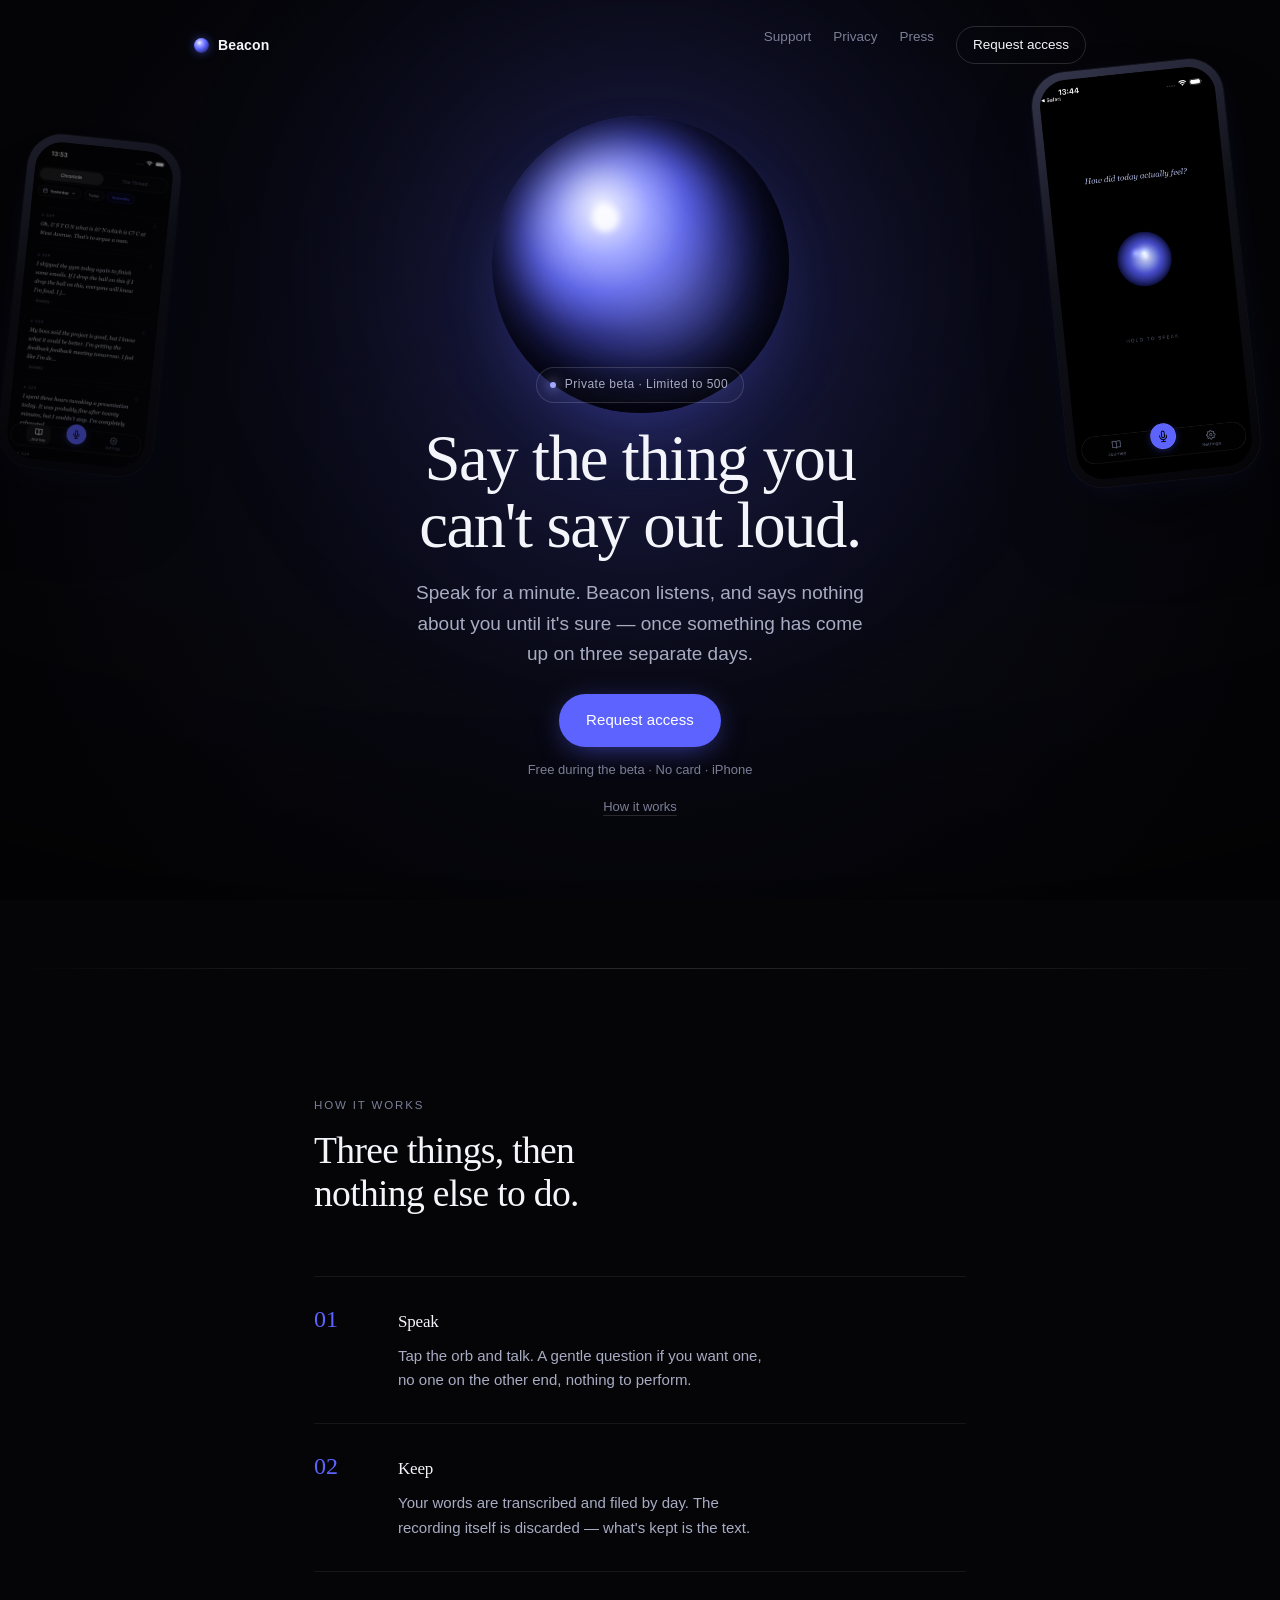
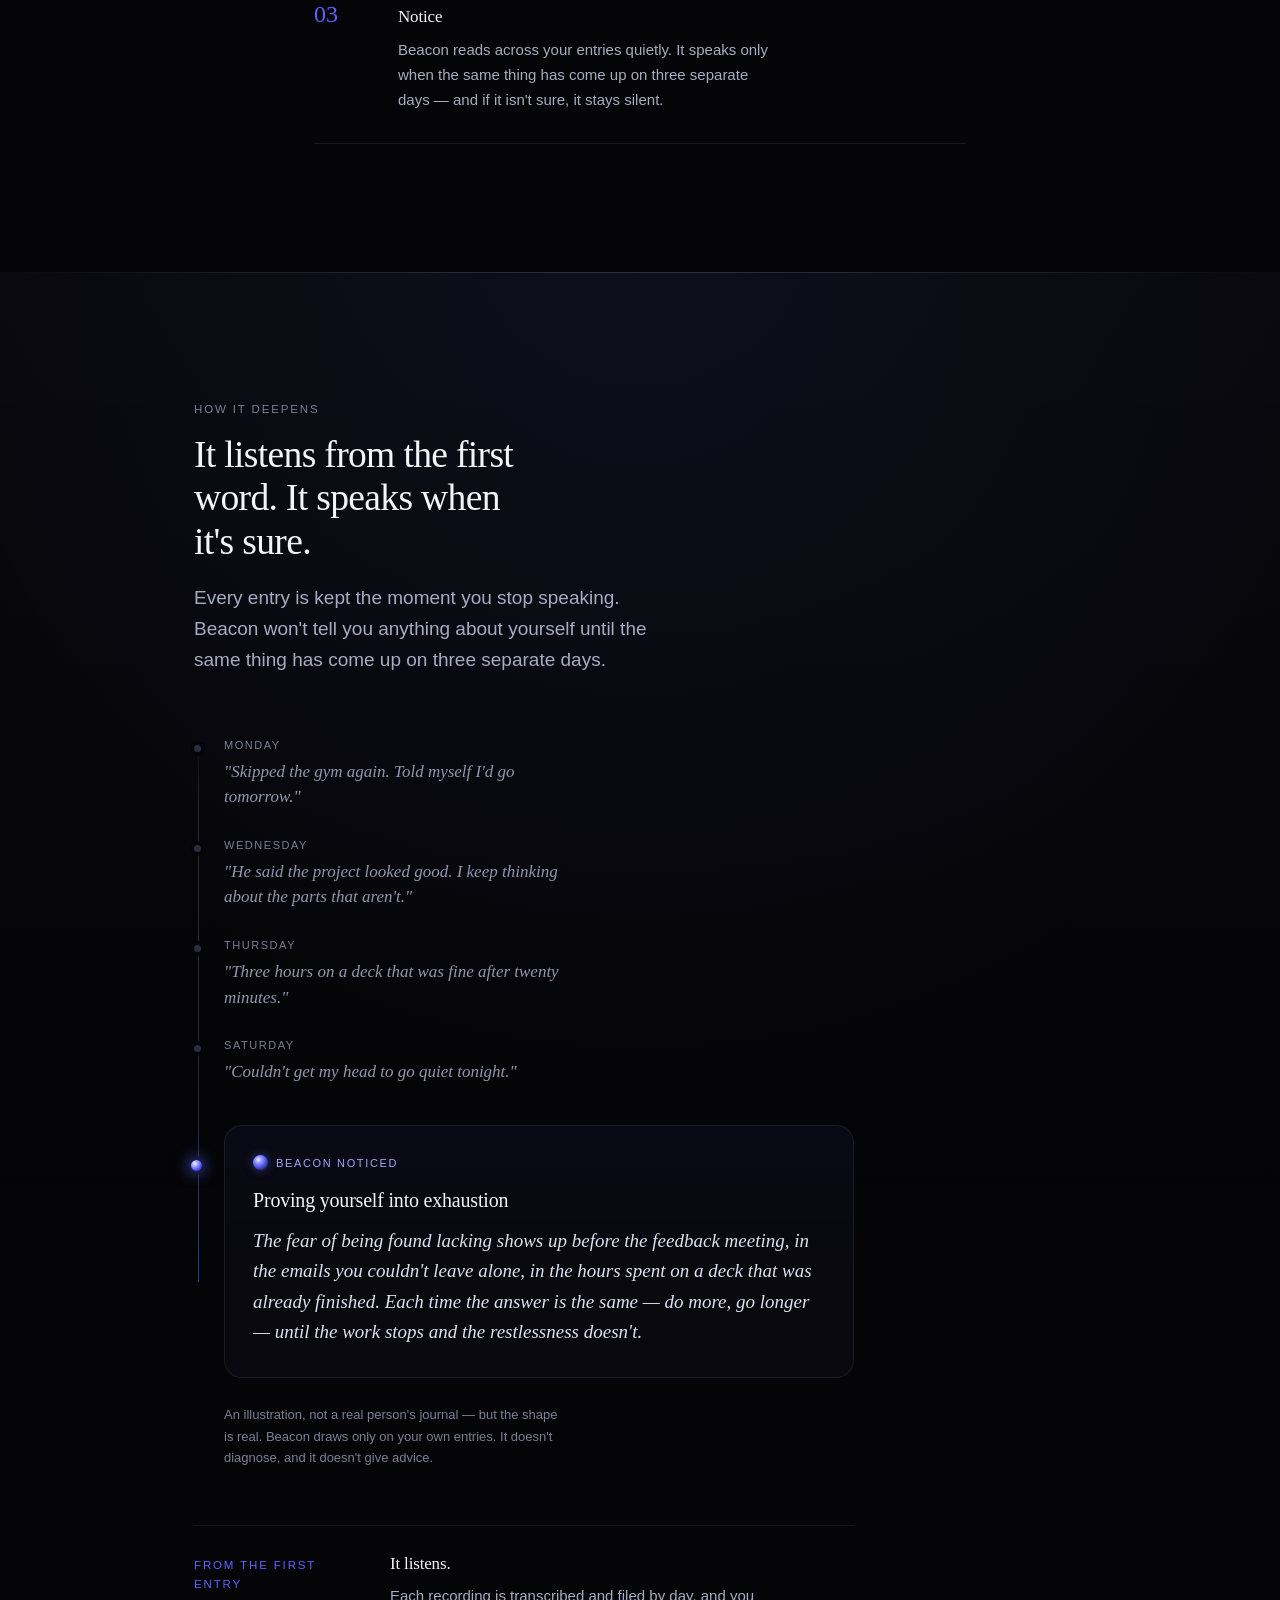
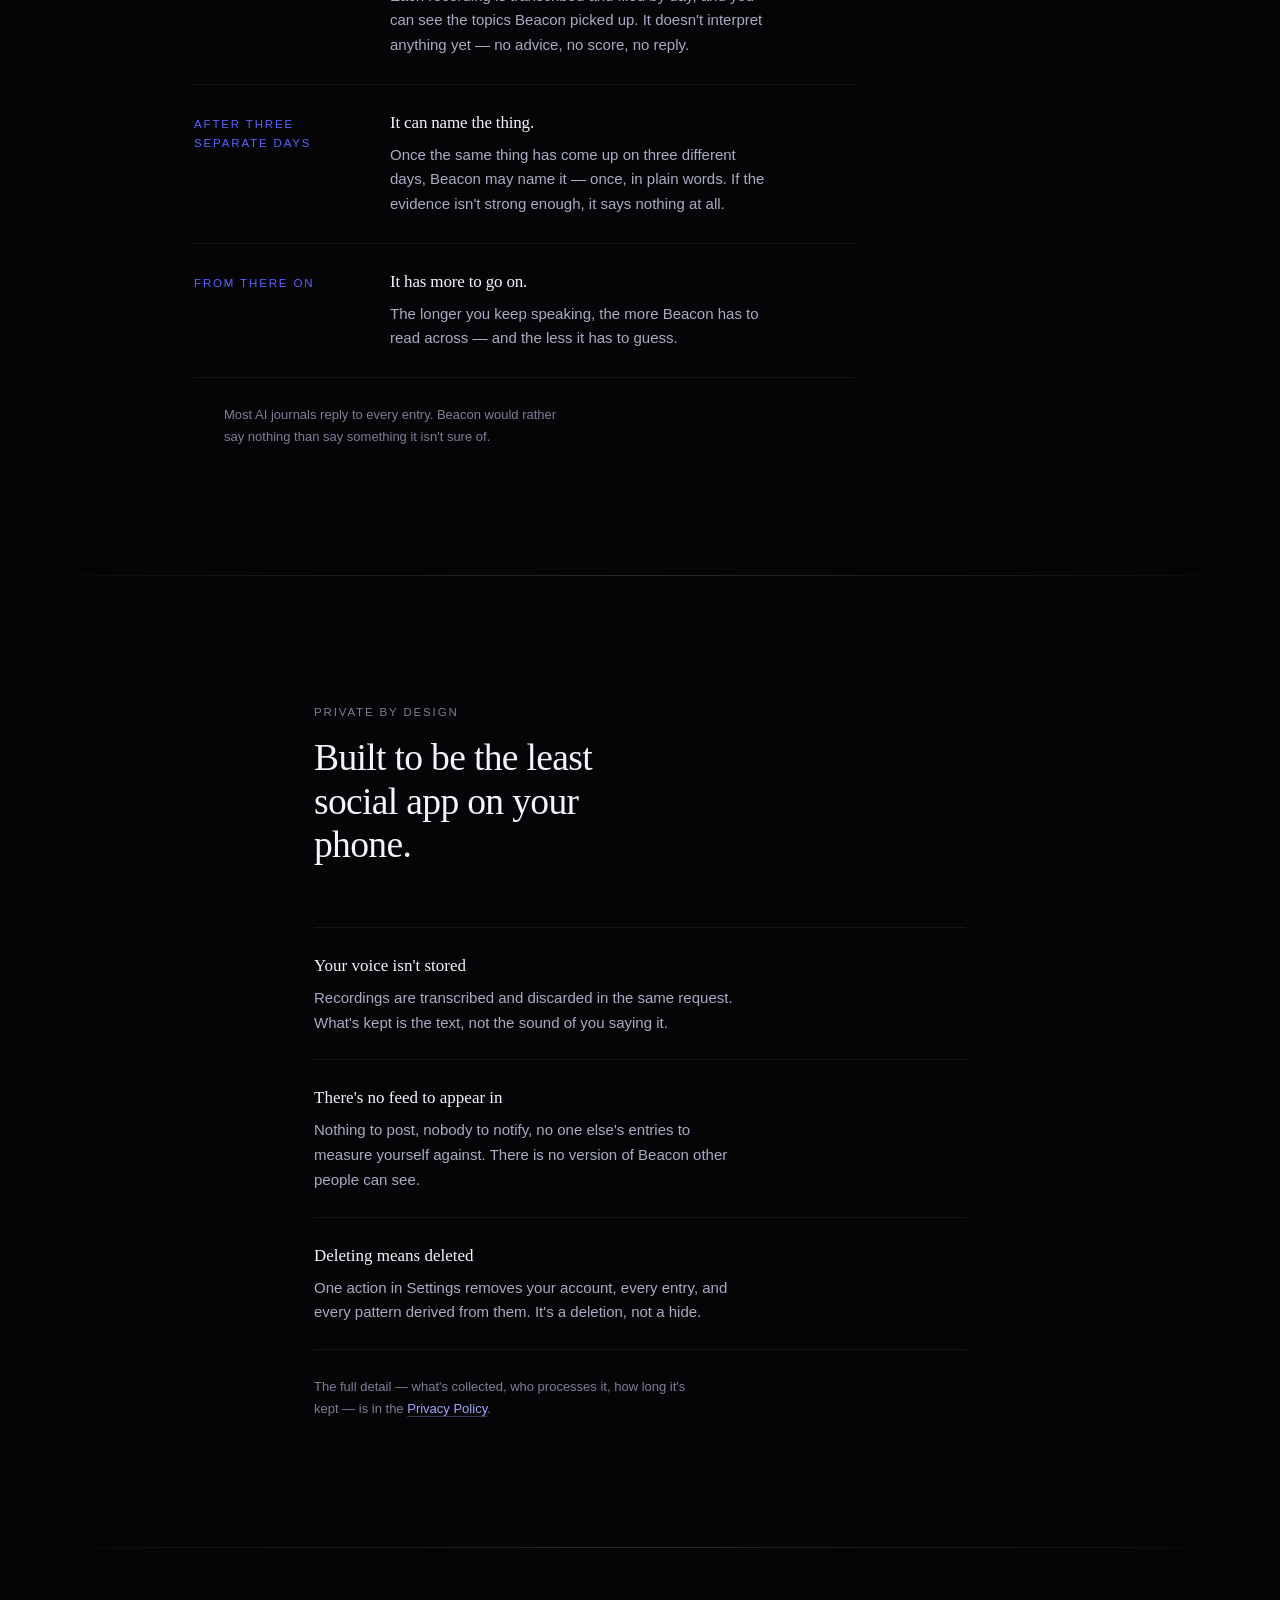
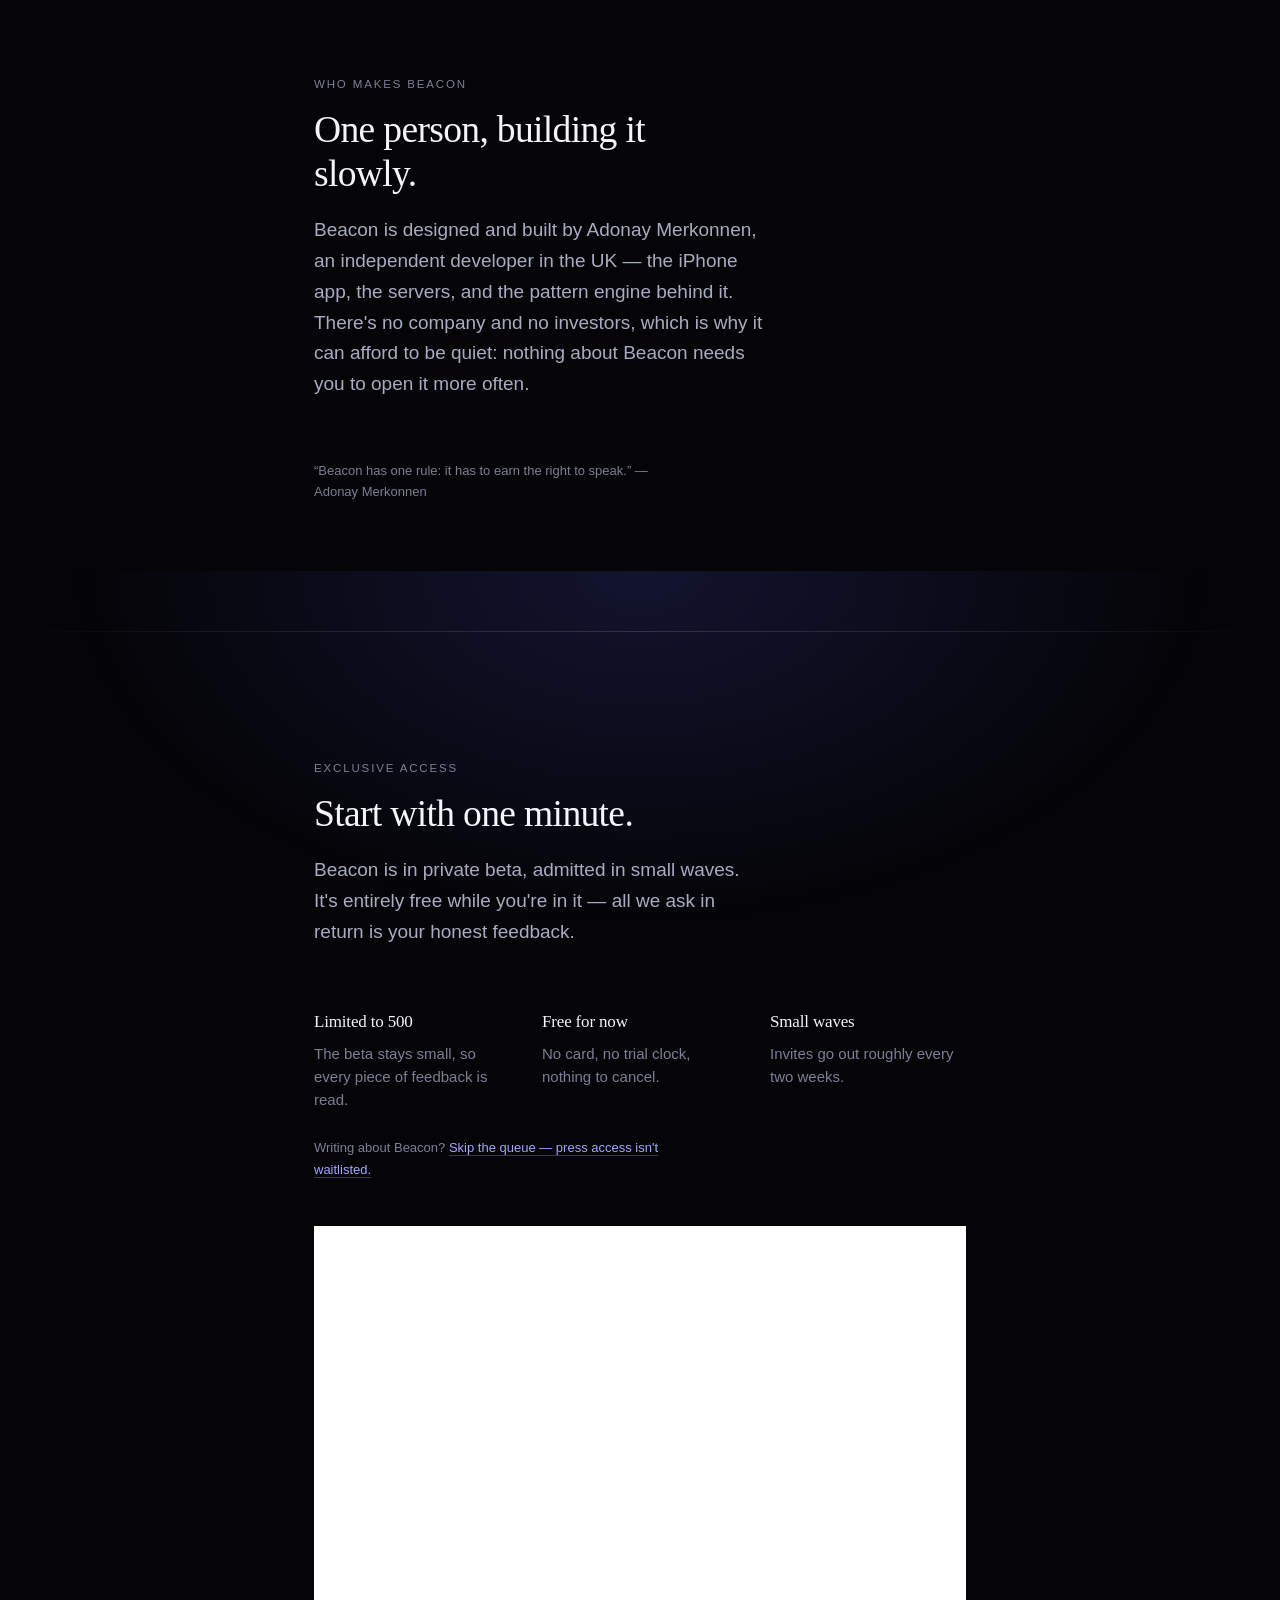
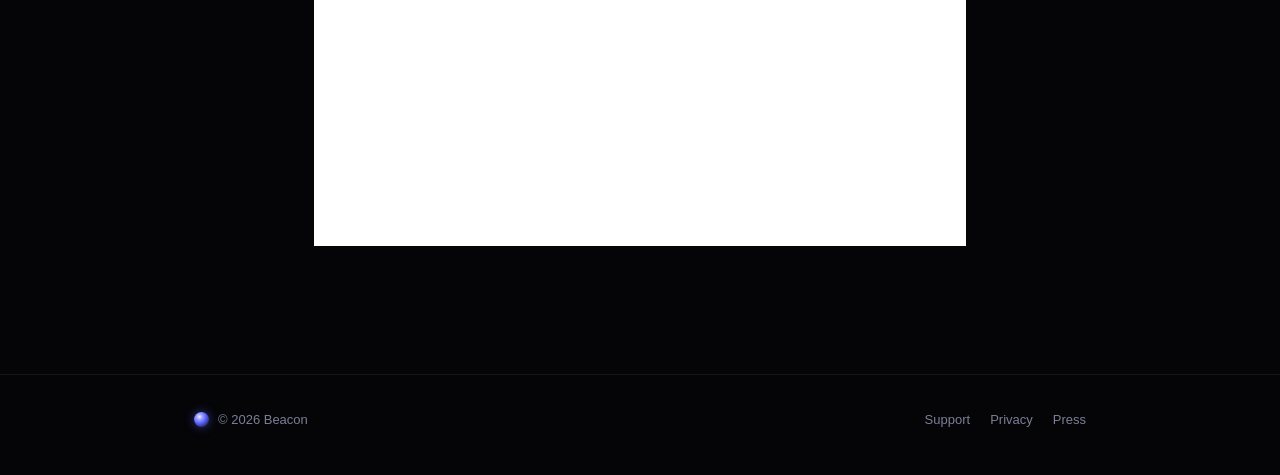
==== commit 02f70951: "Add who makes Beacon: Adonay Merkonnen, independent developer A short maker section on the home page" ====
--- a/index.html
+++ b/index.html
@@ -250,6 +250,25 @@
       <p class="thread-caption" style="padding-left:0">
         The full detail — what's collected, who processes it, how long it's kept — is in
         the <a class="link" href="privacy.html">Privacy Policy</a>.
+      </p>
+    </div>
+  </section>
+
+  <!-- ========================== Maker ============================= -->
+  <section class="section section-rule" aria-labelledby="maker-title">
+    <div class="wrap">
+      <div class="section-head" data-reveal>
+        <p class="label">Who makes Beacon</p>
+        <h2 id="maker-title">One person, building it slowly.</h2>
+        <p class="lede">
+          Beacon is designed and built by Adonay Merkonnen, an independent developer in
+          the UK — the iPhone app, the servers, and the pattern engine behind it. There's
+          no company and no investors, which is why it can afford to be quiet: nothing
+          about Beacon needs you to open it more often.
+        </p>
+      </div>
+      <p class="thread-caption" style="padding-left:0" data-reveal>
+        “Beacon has one rule: it has to earn the right to speak.” — Adonay Merkonnen
       </p>
     </div>
   </section>
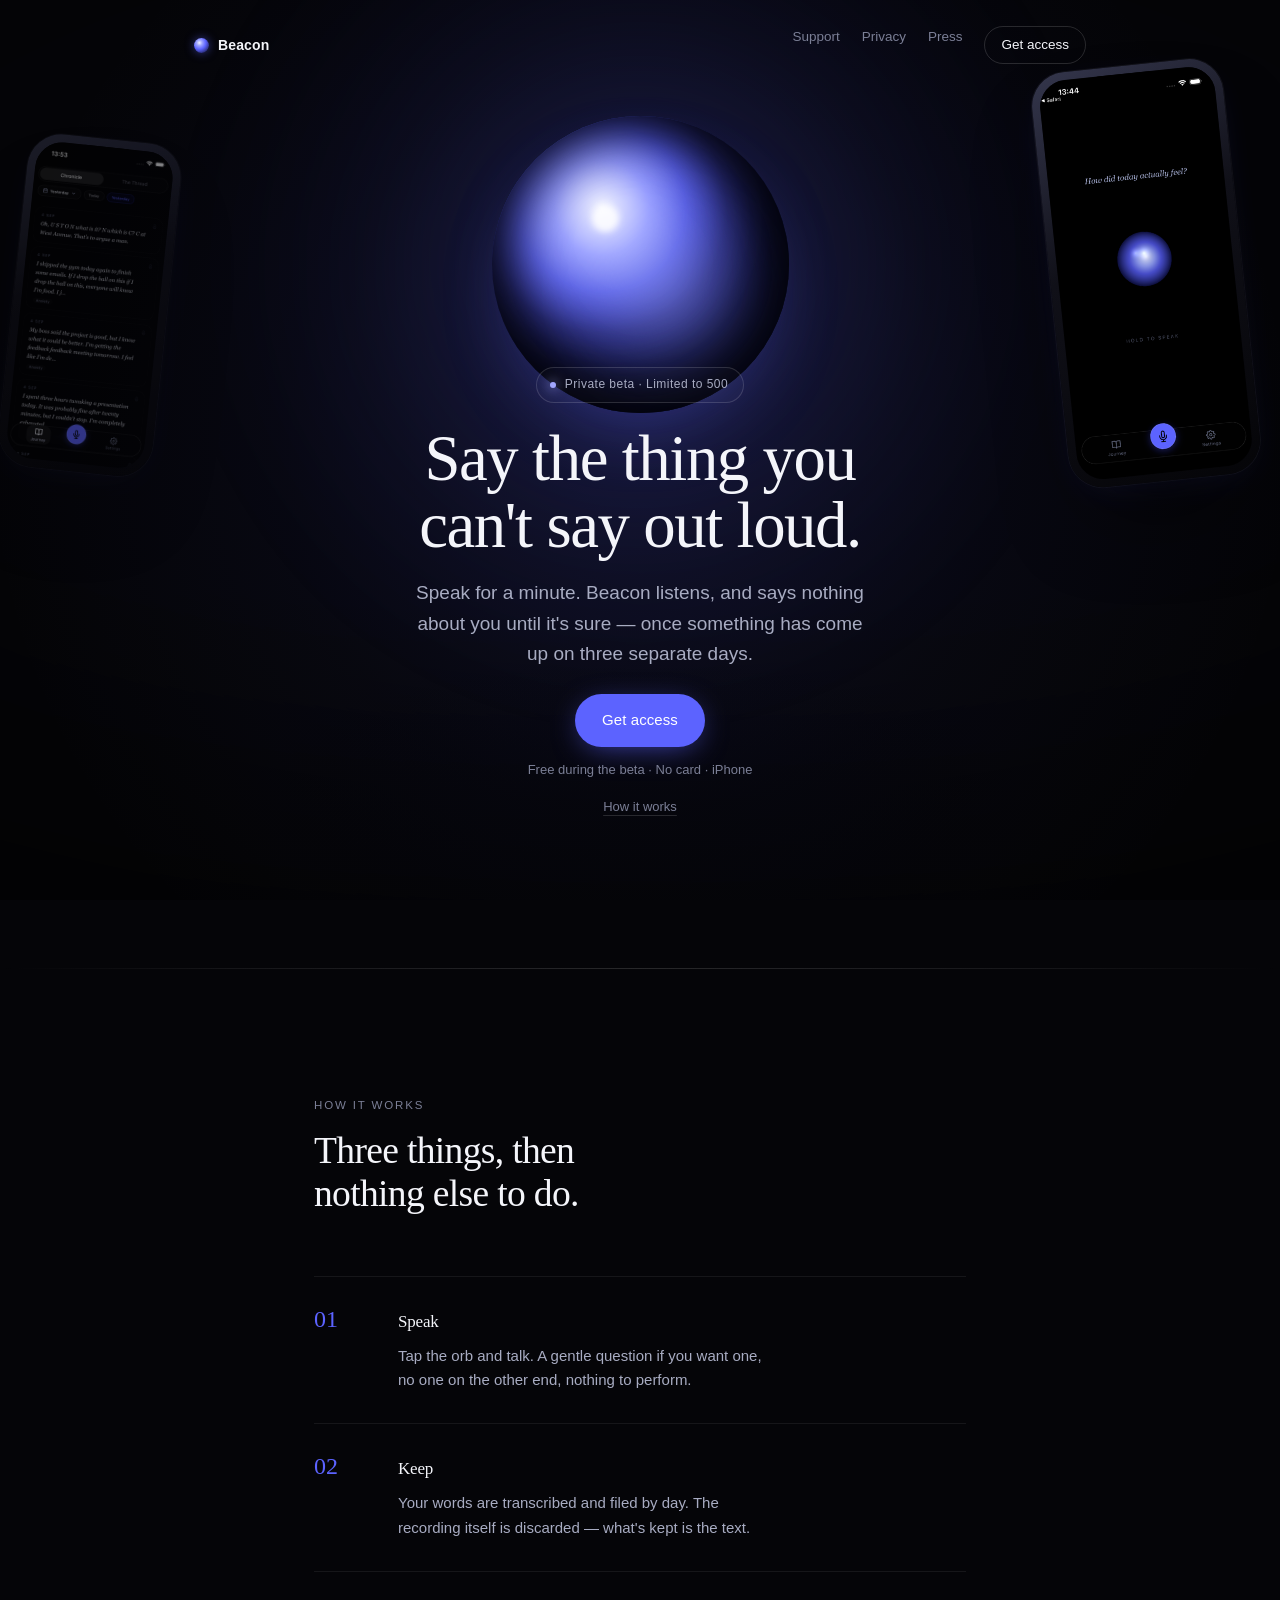
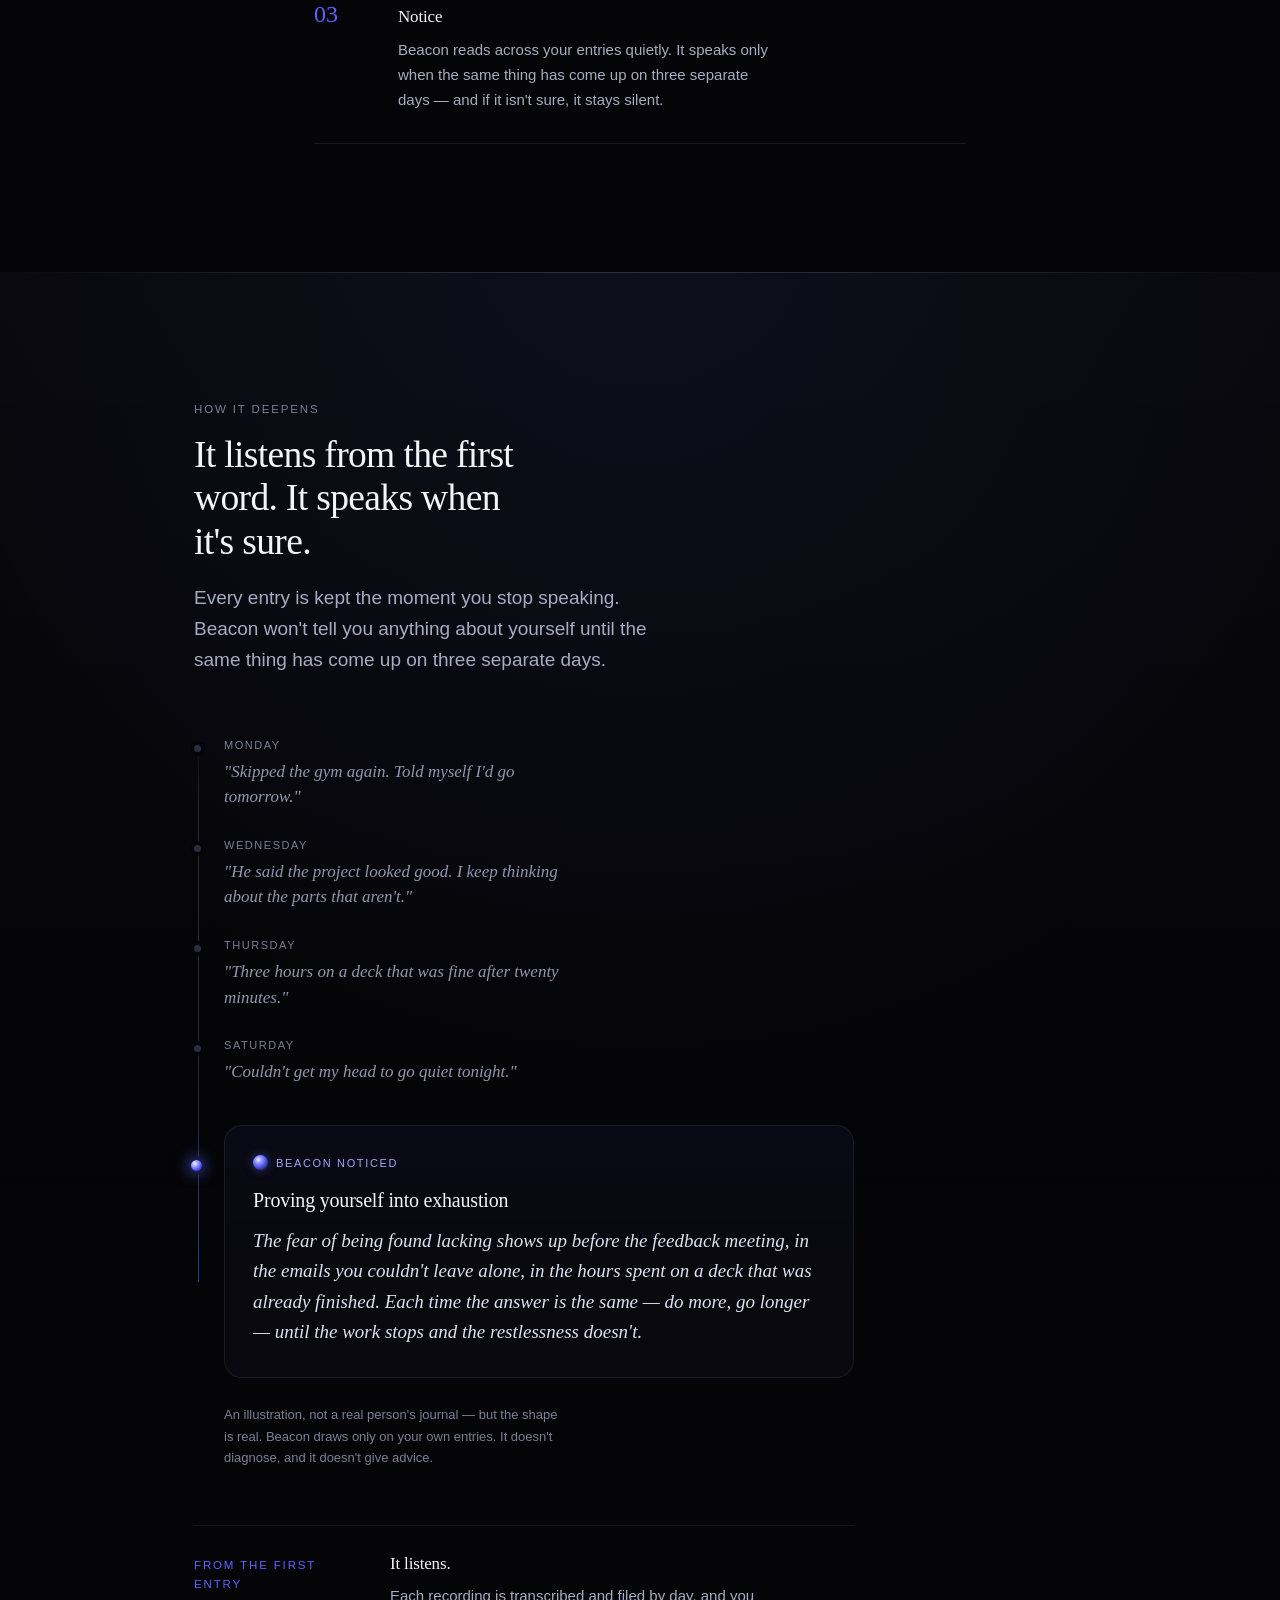
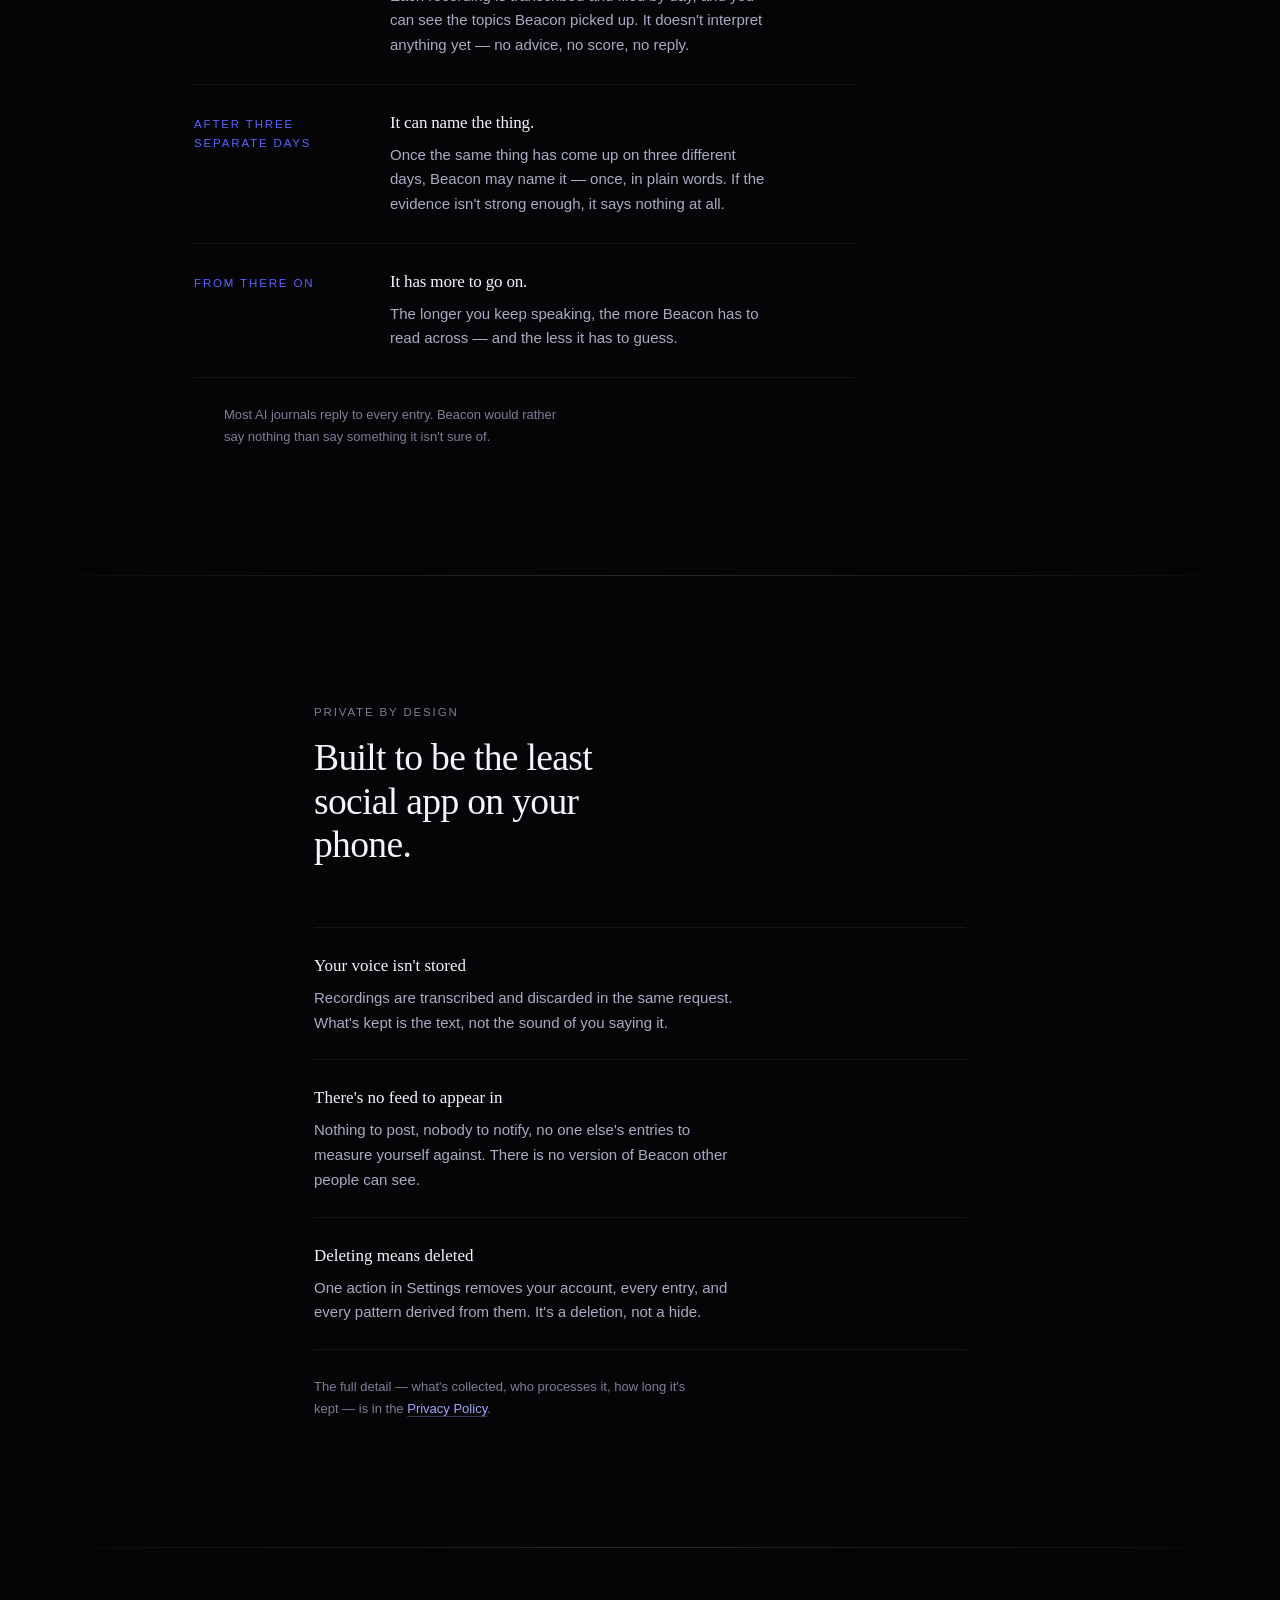
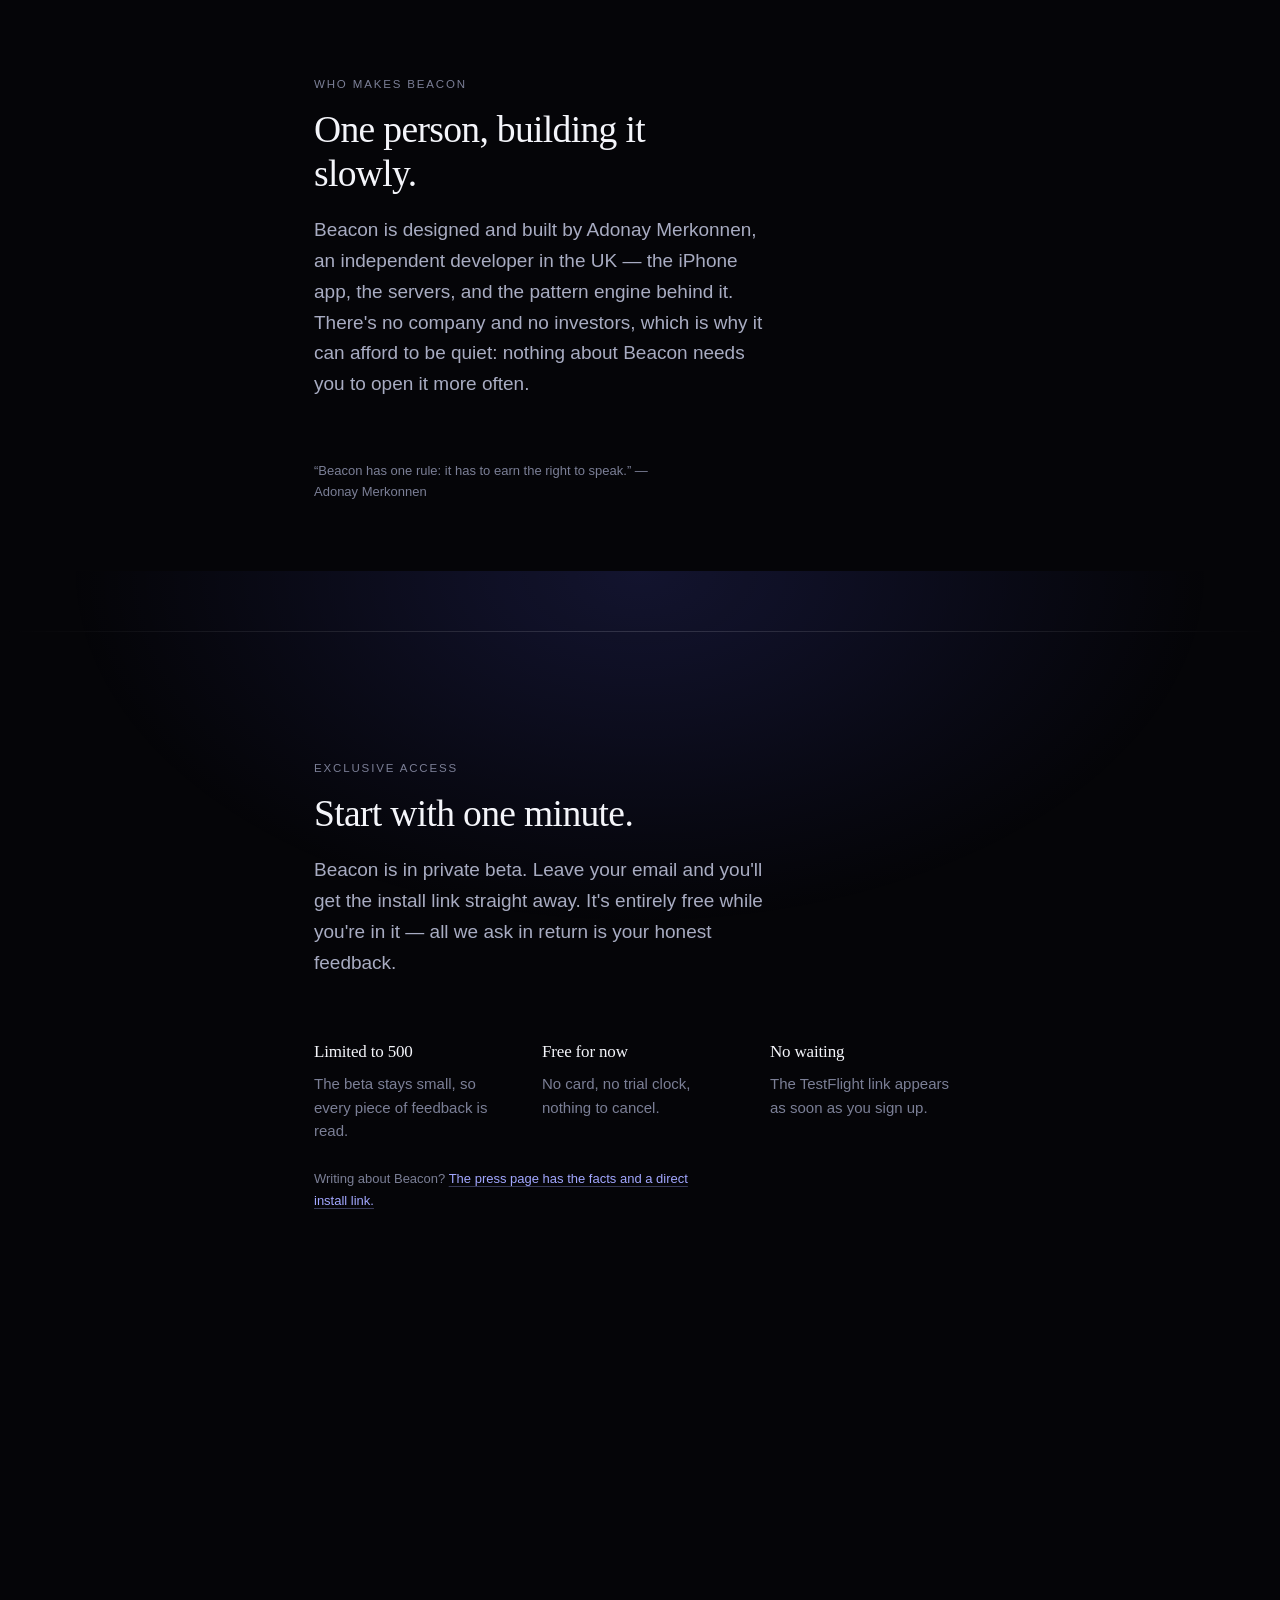
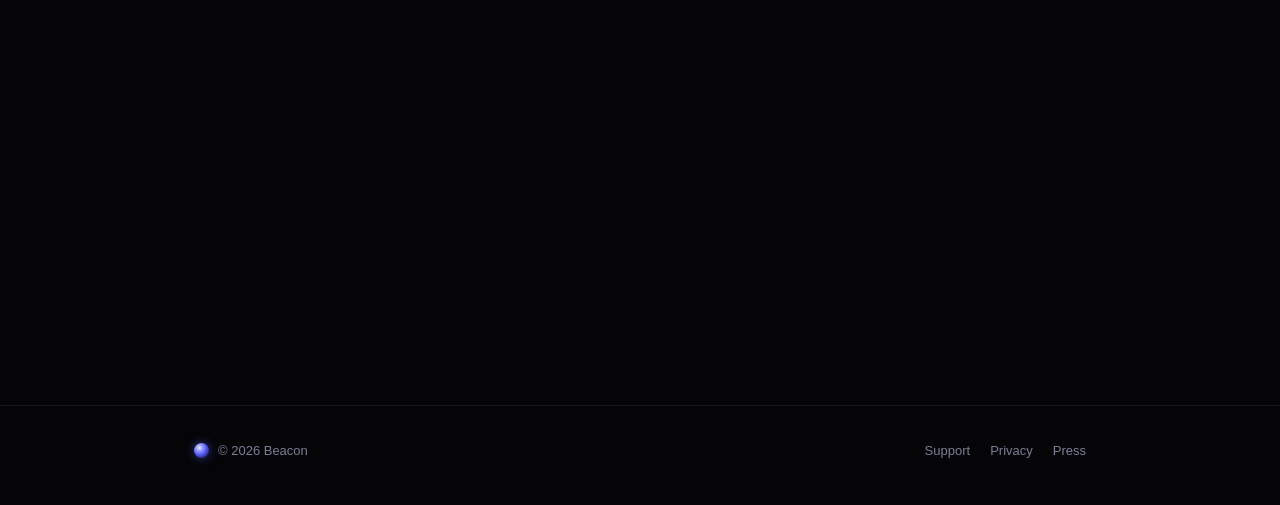
==== commit 2554472e: "Replace the waitlist with instant TestFlight access The public TestFlight link is live, so nobody wa" ====
--- a/index.html
+++ b/index.html
@@ -45,7 +45,7 @@
       <a href="support.html">Support</a>
       <a href="privacy.html">Privacy</a>
       <a href="press.html">Press</a>
-      <a class="nav-cta" href="#access">Request access</a>
+      <a class="nav-cta" href="#access">Get access</a>
     </nav>
   </div>
 </header>
@@ -85,7 +85,7 @@
         until it's sure — once something has come up on three separate days.
       </p>
       <div class="hero-actions">
-        <a class="btn btn-primary" href="#access">Request access</a>
+        <a class="btn btn-primary" href="#access">Get access</a>
       </div>
       <p class="hero-note">Free during the beta · No card · iPhone</p>
       <p class="hero-secondary"><a href="#how">How it works</a></p>
@@ -280,7 +280,7 @@
         <p class="label">Exclusive access</p>
         <h2 id="access-title">Start with one minute.</h2>
         <p class="lede">
-          Beacon is in private beta, admitted in small waves. It's entirely free while
+          Beacon is in private beta. Leave your email and you'll get the install link straight away. It's entirely free while
           you're in it — all we ask in return is your honest feedback.
         </p>
       </div>
@@ -288,10 +288,10 @@
       <ul class="terms" data-reveal>
         <li><strong>Limited to 500</strong><span>The beta stays small, so every piece of feedback is read.</span></li>
         <li><strong>Free for now</strong><span>No card, no trial clock, nothing to cancel.</span></li>
-        <li><strong>Small waves</strong><span>Invites go out roughly every two weeks.</span></li>
+        <li><strong>No waiting</strong><span>The TestFlight link appears as soon as you sign up.</span></li>
       </ul>
       <p class="thread-caption" style="padding-left:0">
-        Writing about Beacon? <a class="link" href="press.html">Skip the queue — press access isn't waitlisted.</a>
+        Writing about Beacon? <a class="link" href="press.html">The press page has the facts and a direct install link.</a>
       </p>
 
       <div class="form-frame" data-reveal>
@@ -313,7 +313,7 @@
           frameborder="0"
           marginheight="0"
           marginwidth="0"
-          title="Request access to Beacon"></iframe>
+          title="Get access to Beacon"></iframe>
 
         <!-- Shown only if the embed genuinely fails to arrive: a content
              blocker, a locked-down network, an outage at Tally. Beacon's
@@ -326,7 +326,7 @@
 
         <noscript>
           <p class="form-fallback">
-            <a class="btn btn-primary" href="https://tally.so/r/68ljVB?utm_source=site&amp;utm_medium=noscript">Request access</a>
+            <a class="btn btn-primary" href="https://tally.so/r/68ljVB?utm_source=site&amp;utm_medium=noscript">Get access</a>
           </p>
         </noscript>
       </div>
